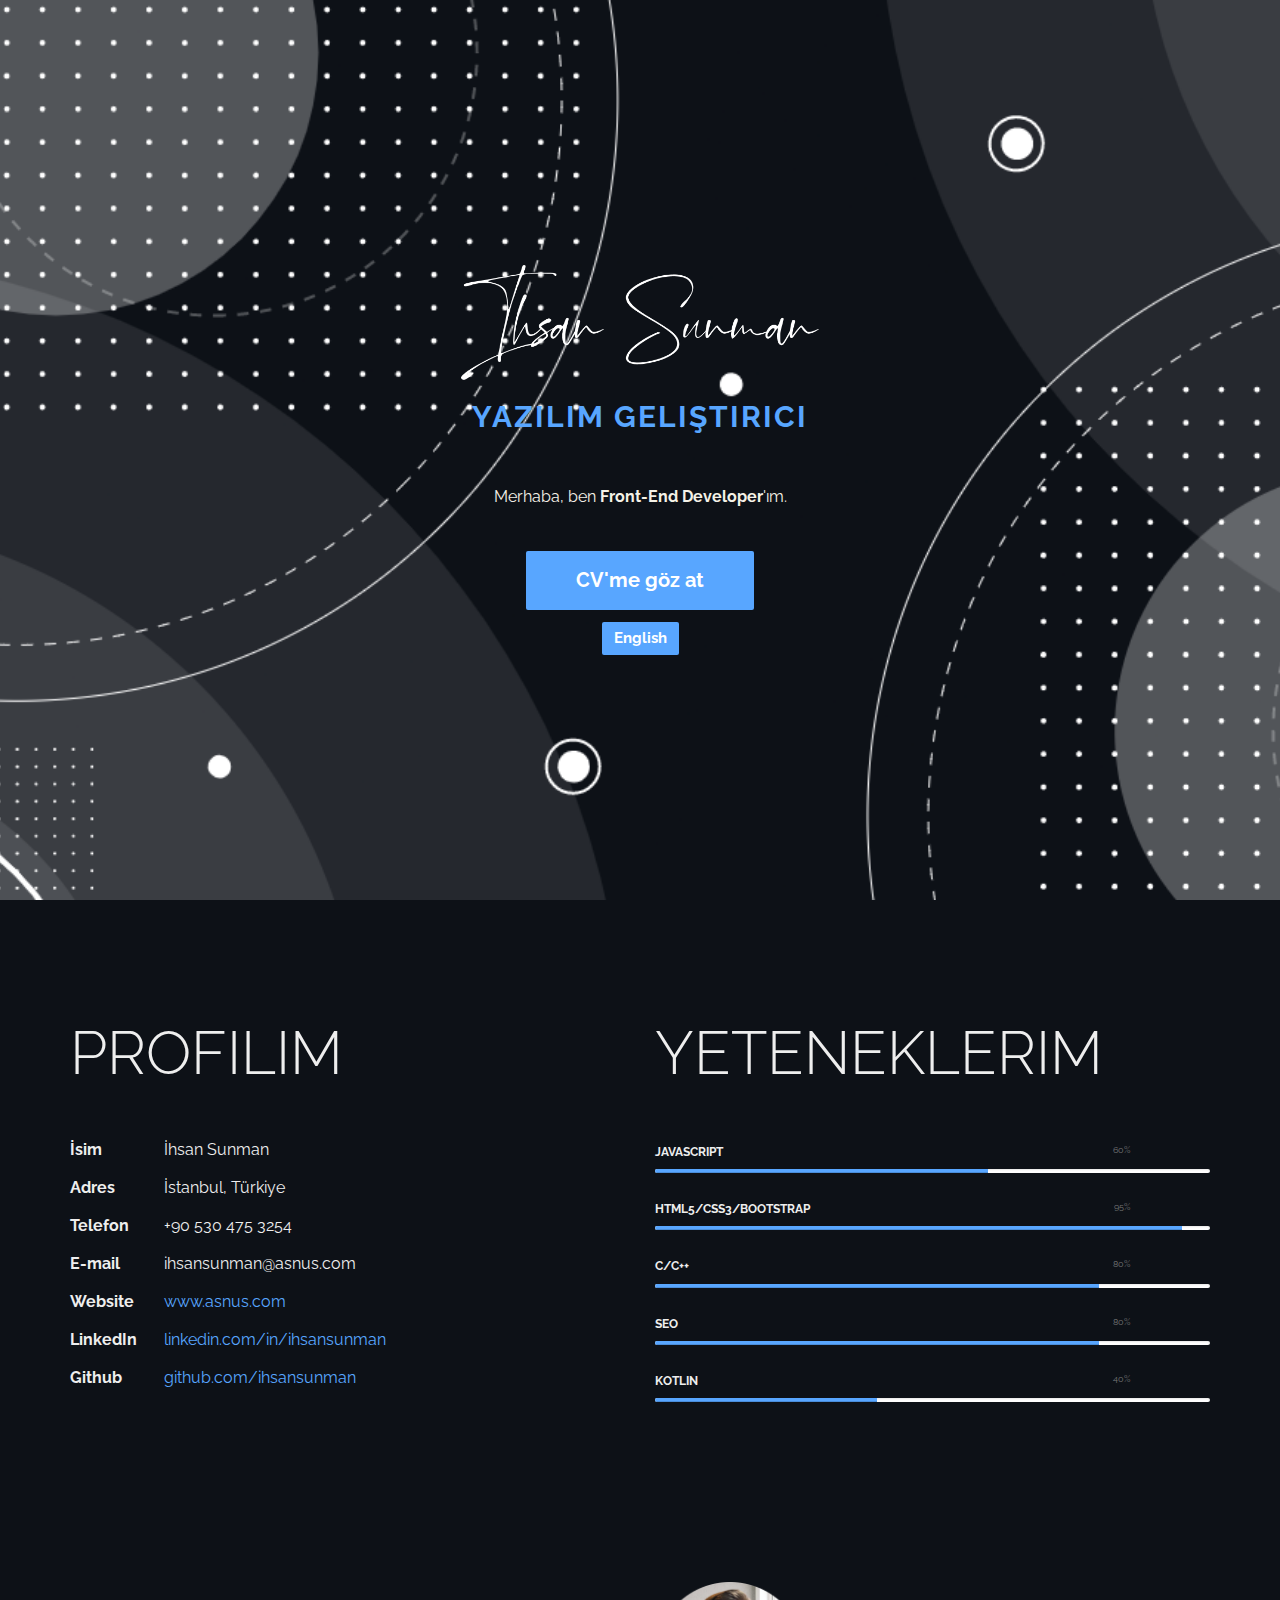
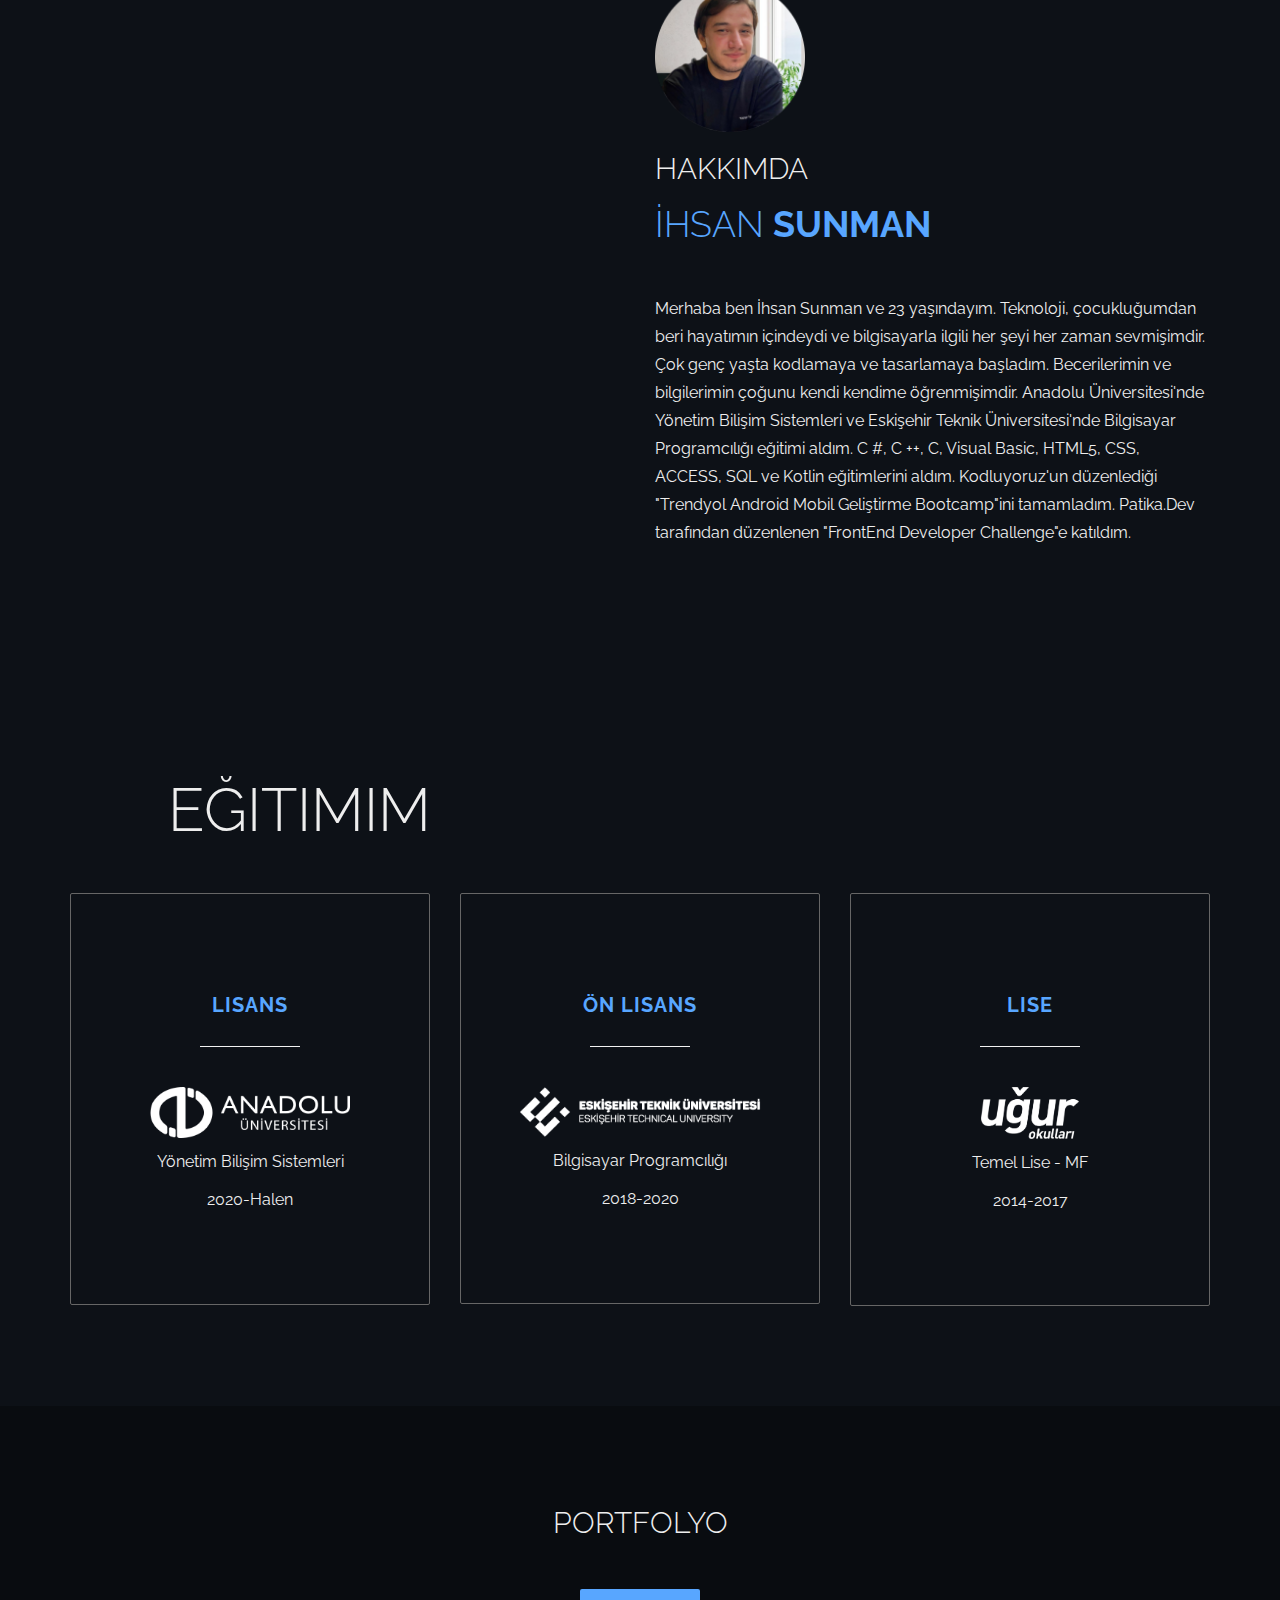
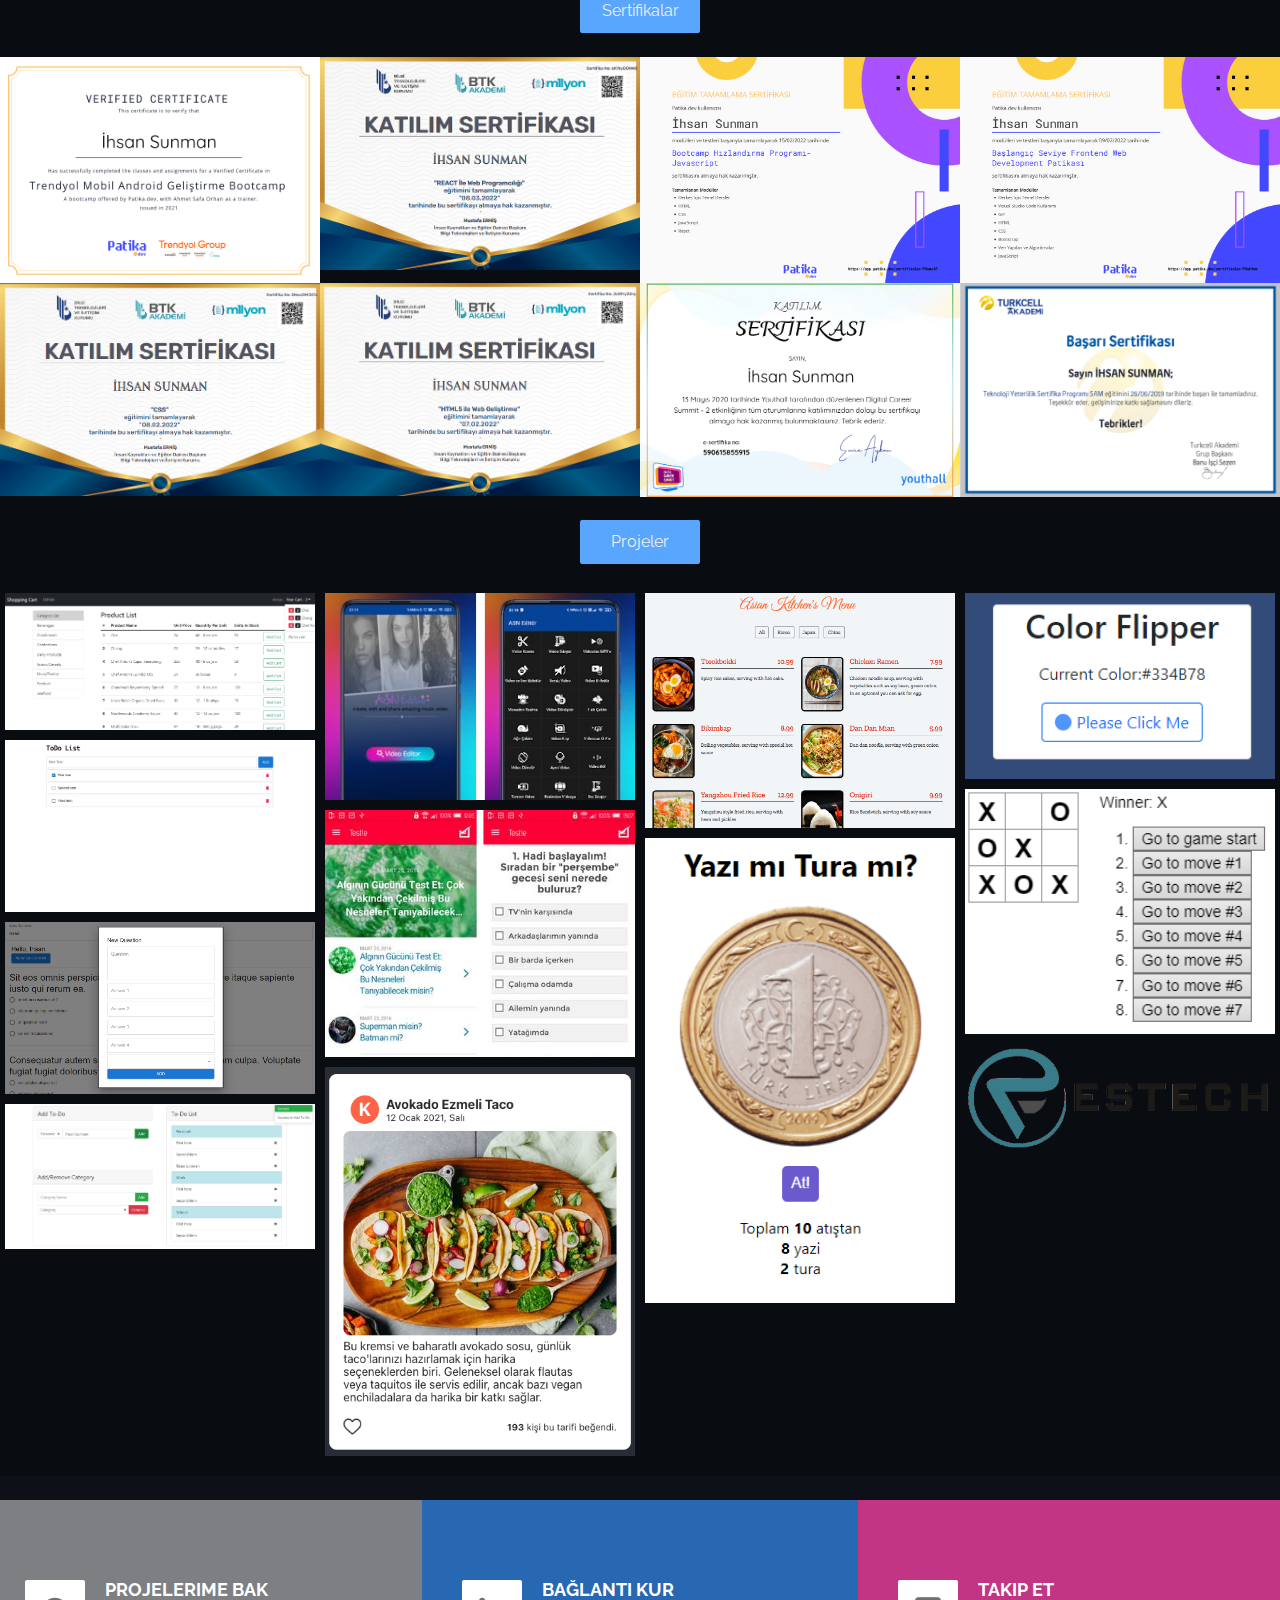
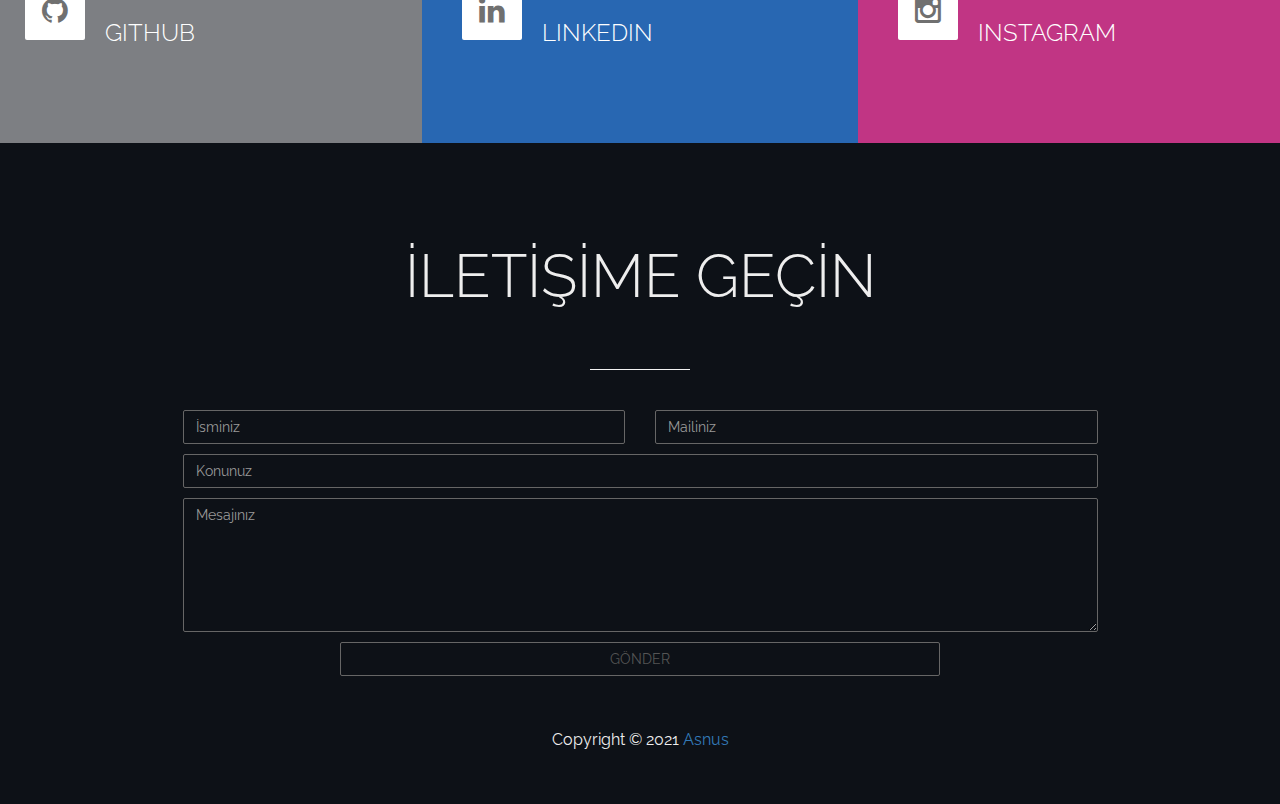
==== index.html @ 39f4a13f "New Certificate" ====
﻿<!DOCTYPE html>
<html lang="en">

<head>
	<meta charset="utf-8">
	<meta http-equiv="X-UA-Compatible" content="IE=Edge">
	<meta name="viewport" content="width=device-width, initial-scale=1">
	<meta name="keywords" content="">
	<meta name="description" content="">
	<!-- SITE TITLE -->
	<title>İhsan Sunman</title>
	<link rel="icon" href="images/favicon.ico">
	<!-- STYLESHEETS -->
	<link rel="stylesheet" href="css/bootstrap.min.css">
	<link rel="stylesheet" href="css/font-awesome.min.css">
	<link rel="stylesheet" href="css/asnustheme-style.css">
	<link href='//fonts.googleapis.com/css?family=Raleway:400,300,600,700' rel='stylesheet' type='text/css'>
</head>

<body data-spy="scroll" data-target="#rock-navigation">
	<!-- START NAVIGATION -->
	<div class="navbar navbar-default bs-dos-nav navbar-fixed-top sticky-navigation" role="navigation">
		<div class="container">

			<div class="navbar-header">
				<button class="navbar-toggle" data-toggle="collapse" data-target="#rock-navigation">
					<span class="icon icon-bar"></span>
					<span class="icon icon-bar"></span>
					<span class="icon icon-bar"></span>
				</button>
				<a href="#" class="navbar-brand"><img src="/images/logow.png" height="90px"></a>
			</div>
			<nav class="collapse navbar-collapse" id="rock-navigation">
				<ul class="nav navbar-nav navbar-right main-navigation text-uppercase">
					<li><a href="#home" class="smoothScroll">Anasayfa</a></li>
					<li><a href="#resume" class="smoothScroll">Profilim</a></li>
					<li><a href="#about" class="smoothScroll">Hakkımda</a></li>
					<li><a href="#school" class="smoothScroll">Eğitimim</a></li>
					<li><a href="#portfolio" class="smoothScroll">Portfolyo</a></li>
					<li><a href="#contact" class="smoothScroll">İletişim</a></li>
					<li><a href="/EN.html" class="smoothScroll">EN/TR</a></li>
				</ul>
			</nav>

		</div>
	</div>
	<!-- END NAVIGATION -->

	<!-- START HOME -->
	<section id="home" class="asnustheme-home">
		<div class="container">
			<div class="row">
				<div class="col-md-2 col-sm-1"></div>
				<div class="col-md-8 col-sm-10">
					<h1 class="tm-home-title"><img src="/images/logow.png" height="115px"></h1>
					<h2 class="tm-home-subtitle">Yazılım Geliştirici</h2>
					<p>Merhaba, ben <strong>Front-End Developer</strong>'ım.</p>
					<a href="/CV.pdf" class="btn btn-default tm-view-more-btn">CV'me göz at</a>
					</br><a href="/EN.html" class="btn btn-default tm-view-en-btn">English</a>
				</div>
				<div class="col-md-2 col-sm-1"></div>
			</div>
		</div>
	</section>
	<!-- END HOME -->

	<!-- START RESUME -->
	<section id="resume" class="tm-padding-top-bottom-100">
		<div class="container">
			<div class="row">
				<div class="col-md-6 col-sm-6">
					<h2 class="title">Profilim</h2>
					<p><span class="tm-info-label">İsim</span> İhsan Sunman</p>
					<p><span class="tm-info-label">Adres</span> İstanbul, Türkiye</p>
					<p><span class="tm-info-label">Telefon</span> +90 530 475 3254</p>
					<p><span class="tm-info-label">E-mail</span> ihsansunman@asnus.com</p>
					<p><span class="tm-info-label">Website</span> <a href="http://asnus.com"
							class="tm-red-text">www.asnus.com</a></p>
					<p><span class="tm-info-label">LinkedIn</span> <a href="http://linkedin.com/in/ihsansunman"
							class="tm-red-text">linkedin.com/in/ihsansunman</a></p>
					<p><span class="tm-info-label">Github</span> <a href="http://github.com/ihsansunman"
							class="tm-red-text">github.com/ihsansunman</a></p>
				</div>
				<div class="col-md-6 col-sm-6">
					<h2 class="title">Yeteneklerim</h2>
					<h4 class="tm-progress-label">JavaScript <small class="progress-percent-small">60%</small></h4>
					<div class="progress tm-progress">
						<div class="progress-bar progress-bar-danger" role="progressbar" aria-valuenow="60"
							aria-valuemin="0" aria-valuemax="100" style="width: 60%;"></div>
					</div>
					<h4 class="tm-progress-label">HTML5/CSS3/Bootstrap <small class="progress-percent-small">95%</small>
					</h4>
					<div class="progress tm-progress">
						<div class="progress-bar progress-bar-danger" role="progressbar" aria-valuenow="95"
							aria-valuemin="0" aria-valuemax="100" style="width: 95%;"></div>
					</div>
					<h4 class="tm-progress-label">C/C++ <small class="progress-percent-small">80%</small></h4>
					<div class="progress tm-progress">
						<div class="progress-bar progress-bar-danger" role="progressbar" aria-valuenow="80"
							aria-valuemin="0" aria-valuemax="100" style="width: 80%;"></div>
					</div>
					<h4 class="tm-progress-label">SEO <small class="progress-percent-small">80%</small></h4>
					<div class="progress tm-progress">
						<div class="progress-bar progress-bar-danger" role="progressbar" aria-valuenow="80"
							aria-valuemin="0" aria-valuemax="100" style="width: 80%;"></div>
					</div>
					<h4 class="tm-progress-label">Kotlin <small class="progress-percent-small">40%</small></h4>
					<div class="progress tm-progress">
						<div class="progress-bar progress-bar-danger" role="progressbar" aria-valuenow="40"
							aria-valuemin="0" aria-valuemax="100" style="width: 40%;"></div>
					</div>
				</div>
			</div>
		</div>
	</section>
	<!-- END RESUME -->

	<!-- START ABOUT -->
	<section id="about" class="tm-about">
		<div class="container">
			<div class="row">
				<div class="col-md-offset-6 col-md-6 col-sm-offset-6 col-sm-7">
					<div class="img-title">
						<img src="images/profile-pic.png" height="150px">
						<div class="title">
							<h2>Hakkımda</h2>
							<h1 class="tm-red-text">İhsan <strong>Sunman</strong></h1>
						</div>
					</div>
					<p>Merhaba ben İhsan Sunman ve 23 yaşındayım. Teknoloji, çocukluğumdan beri hayatımın içindeydi ve
						bilgisayarla ilgili her şeyi her zaman sevmişimdir. Çok genç yaşta kodlamaya ve tasarlamaya
						başladım. Becerilerimin ve bilgilerimin çoğunu kendi kendime öğrenmişimdir. Anadolu
						Üniversitesi'nde Yönetim Bilişim Sistemleri ve Eskişehir Teknik Üniversitesi'nde Bilgisayar
						Programcılığı eğitimi aldım. C #, C ++, C, Visual Basic, HTML5, CSS, ACCESS, SQL ve Kotlin
						eğitimlerini aldım. Kodluyoruz'un düzenlediği "Trendyol Android Mobil Geliştirme Bootcamp"ini
						tamamladım. Patika.Dev tarafından düzenlenen "FrontEnd Developer Challenge"e katıldım.</p>
				</div>
			</div>
		</div>
	</section>
	<!-- END ABOUT -->

	<!-- START School -->
	<section id="school" class="tm-padding-top-bottom-100">
		<div class="container">
			<div class="row">
				<div class="col-md-offset-1 col-md-11">
					<h2 class="title">Eğitimim</strong></h2>
				</div>
				<div class="col-md-4 col-sm-4">
					<div class="work-wrapper">
						<h3 class="text-uppercase tm-work-h3">Lisans</h3>
						<hr>
						<img src="/images/logos/AU.png" alt="Anadolu Üniversitesi" width="200px">
						<p></p>
						<p>Yönetim Bilişim Sistemleri</p>
						<p>2020-Halen</p>
					</div>
				</div>
				<div class="col-md-4 col-sm-4">
					<div class="work-wrapper">
						<h3 class="text-uppercase tm-work-h3">Ön Lisans</h3>
						<hr>
						<img src="/images/logos/ESTU.png" alt="Eskişehir Teknik Üniversitesi" width="250px">
						<p></p>
						<p>Bilgisayar Programcılığı</p>
						<p>2018-2020</p>
					</div>
				</div>
				<div class="col-md-4 col-sm-4">
					<div class="work-wrapper">
						<h3 class="text-uppercase tm-work-h3">Lise</h3>
						<hr>
						<img src="/images/logos/Ugur.png" alt="Uğur Temel Lisesi" width="98px">
						<p></p>
						<p>Temel Lise - MF</p>
						<p>2014-2017</p>
					</div>
				</div>
			</div>
		</div>
	</section>
	<!-- END School -->

	<!-- START PORTFOLIO -->
	<section id="portfolio" class="tm-portfolio">
		<div class="container">
			<div class="row">
				<div class="col-md-12 wow bounce">
					<div class="title">
						<h2 class="tm-portfolio-title">Portfolyo</h2>
					</div>

					<div class="iso-section">
						<p class="sub-port">Sertifikalar</p>
						<div class="iso-box-section">
							<div class="iso-box-wrapper col4-iso-box">
								<div class="sertifika iso-box html col-md-3 col-sm-3 col-xs-12">
									<div class="portfolio-thumb">
										<img src="images/certificate/kodluyoruz1.png" class="fluid-img" alt="portfolio img">
										<div class="portfolio-overlay">
											<a href="https://verified.cv/en/verify/85787244422001">
												<img src="/images/logos/kodluyoruz.png" width="200px"></a>
											<p>Trendyol Mobil Android Geliştirme Bootcamp</p>
										</div>
									</div>
								</div>
								<div class="sertifika iso-box html col-md-3 col-sm-3 col-xs-12">
									<div class="portfolio-thumb">
										<img src="images/certificate/btk3.png" class="fluid-img" alt="portfolio img">
										<div class="portfolio-overlay">
											<a href="images/certificate/REACT.pdf">
												<img src="/images/logos/btk.png" width="150px"></a>
											<p>React ile Web Geliştirme</p>
										</div>
									</div>
								</div>
								<div class="sertifika iso-box html col-md-3 col-sm-3 col-xs-12">
									<div class="portfolio-thumb">
										<img src="images/certificate/patika2.jfif" class="fluid-img" alt="portfolio img">
										<div class="portfolio-overlay">
											<a href="https://app.patika.dev/sertifikalar/P8smc8P">
												<img src="/images/logos/patika.png" width="120px"></a>
											<p>Bootcamp Hızlandırma Programı-Javascript</p>
										</div>
									</div>
								</div>
								<div class="sertifika iso-box html col-md-3 col-sm-3 col-xs-12">
									<div class="portfolio-thumb">
										<img src="images/certificate/patika1.jfif" class="fluid-img" alt="portfolio img">
										<div class="portfolio-overlay">
											<a href="https://app.patika.dev/sertifikalar/P8sH9mb">
												<img src="/images/logos/patika.png" width="120px"></a>
											<p>Başlangıç Seviye Frontend Web Development Patikası</p>
										</div>
									</div>
								</div>
								<div class="sertifika iso-box html col-md-3 col-sm-3 col-xs-12">
									<div class="portfolio-thumb">
										<img src="images/certificate/btk2.png" class="fluid-img" alt="portfolio img">
										<div class="portfolio-overlay">
											<a href="images/certificate/CSS.pdf">
												<img src="/images/logos/btk.png" width="150px"></a>
											<p>BTK Akademi - CSS3</p>
										</div>
									</div>
								</div>
								<div class="sertifika iso-box html col-md-3 col-sm-3 col-xs-12">
									<div class="portfolio-thumb">
										<img src="images/certificate/btk1.png" class="fluid-img" alt="portfolio img">
										<div class="portfolio-overlay">
											<a href="images/certificate/HTML5.pdf">
												<img src="/images/logos/btk.png" width="150px"></a>
											<p>BTK Akademi - HTML5</p>
										</div>
									</div>
								</div>
								<div class="sertifika iso-box html col-md-3 col-sm-3 col-xs-12">
									<div class="portfolio-thumb">
										<img src="images/certificate/youthall.png" class="fluid-img" alt="portfolio img">
										<div class="portfolio-overlay">
											<a href="https://verified.cv/tr/verify/590615855915">
												<img src="/images/logos/youthall.png" width="150px"></a>
											<p>Digital Career Summit - 2</p>
										</div>
									</div>
								</div>
								<div class="sertifika iso-box html col-md-3 col-sm-3 col-xs-12">
									<div class="portfolio-thumb">
										<img src="images/certificate/turkcell2.png" class="fluid-img" alt="portfolio img">
										<div class="portfolio-overlay">
											<a href="/images/certificate/turkcell2.png">
												<img src="/images/logos/TURKCELL.png" width="170px"></a>
											<p>Teknoloji Yeterlilik Sertifikası</p>
										</div>
									</div>
								</div>
							</div>
						</div>
					</div>

					<!-- START ISO SECTION -->
					</br>
					<div class="iso-section">
						<p class="sub-port">Projeler</p>
						<section id="project">
							<div class="portfolio-thumb">
								<img src="images/project/shopping.png" class="fluid-img" alt="portfolio img">
								<div class="portfolio-overlay">
									<h3 class="portfolio-item-title"><a class="portfolio-link"
											href="https://github.com/ihsansunman/Shopping-Cart">Shopping Cart</a></h3>
									<p>React kullanılarak hazırlanmış bir alışveriş sitesidir.</p>
								</div>
							</div>
							<div class="portfolio-thumb">
								<img src="images/project/todoreact.png" class="fluid-img" alt="portfolio img">
								<div class="portfolio-overlay">
									<h3 class="portfolio-item-title"><a class="portfolio-link"
											href="https://github.com/ihsansunman/React-ToDo-List">React-ToDo-List
										</a></h3>
									<p>React ile oluşturulan Yapılacaklar Listesi</p>
								</div>
							</div>
							<div class="portfolio-thumb">
								<img src="images/project/question.png" class="fluid-img" alt="portfolio img">
								<div class="portfolio-overlay">
									<h3 class="portfolio-item-title"><a class="portfolio-link"
											href="https://github.com/ihsansunman/question-example">Question Example</a>
									</h3>
									<p>React ile hazırlanmış Test Sistemi</p>
								</div>
							</div>
							<div class="portfolio-thumb">
								<img src="images/project/todo.png" class="fluid-img" alt="portfolio img">
								<div class="portfolio-overlay">
									<h3 class="portfolio-item-title"><a class="portfolio-link"
											href="https://ihsansunman.github.io/To-Do-App/">To-Do App</a></h3>
									<p>JS kullanılarak hazırlanan basit bir To Do App</p>
								</div>
							</div>
							<div class="portfolio-thumb">
								<img src="images/project/asneditor.png" class="fluid-img" alt="portfolio img">
								<div class="portfolio-overlay">
									<h3 class="portfolio-item-title"><a class="portfolio-link"
											href="https://play.google.com/store/apps/details?id=com.asnus.videoeditor">ASN
											Editor</a></h3>
									<p>Mobil Uygulama (Java, Android)</p>
								</div>
							</div>
							<div class="portfolio-thumb">
								<img src="images/project/testle.png" class="fluid-img" alt="portfolio img">
								<div class="portfolio-overlay">
									<h3 class="portfolio-item-title"><a class="portfolio-link"
											href="https://apkpure.com/tr/testle/com.asnus.testle">TESTLE</a>
									</h3>
									<p>Mobil Uygulama (Java, Android, WordPress)</p>
								</div>
							</div>
							<div class="portfolio-thumb">
								<img src="images/project/recide.png" class="fluid-img" alt="portfolio img">
								<div class="portfolio-overlay">
									<h3 class="portfolio-item-title"><a class="portfolio-link"
											href="https://github.com/ihsansunman/recipe-card">Recipe Card</a>
									</h3>
									<p>React ile Hazırlanan Basit Kart Teması</p>
								</div>
							</div>
							<div class="portfolio-thumb">
								<img src="images/project/asian.png" class="fluid-img" alt="portfolio img">
								<div class="portfolio-overlay">
									<h3 class="portfolio-item-title"><a class="portfolio-link"
											href="https://github.com/ihsansunman/JS_Projects/tree/main/asiankitchen">Asian Kitchen's Menu</a>
									</h3>
									<p>JS Kullanılarak Hazırlanan Asya Mutfağı Menüsü</p>
								</div>
							</div>
							<div class="portfolio-thumb">
								<img src="images/project/yazitura.png" class="fluid-img" alt="portfolio img">
								<div class="portfolio-overlay">
									<h3 class="portfolio-item-title"><a class="portfolio-link"
											href="https://github.com/ihsansunman/yazi-tura">Yazı Tura</a>
									</h3>
									<p>React ile Hazırlanan Yazı Tura Uygulaması</p>
								</div>
							</div>
							<div class="portfolio-thumb">
								<img src="images/project/colorflipper.png" class="fluid-img" alt="portfolio img">
								<div class="portfolio-overlay">
									<h3 class="portfolio-item-title"><a class="portfolio-link"
											href="https://github.com/ihsansunman/JS_Projects/tree/main/color-flipper">Color Flipper</a>
									</h3>
									<p>Bootstrap ve JS ile Basit Renk Değiştirme Uygulaması</p>
								</div>
							</div>
							<div class="portfolio-thumb">
								<img src="images/project/tictactoe.png" class="fluid-img" alt="portfolio img">
								<div class="portfolio-overlay">
									<h3 class="portfolio-item-title"><a class="portfolio-link"
											href="https://github.com/ihsansunman/tic-tac-toe">Tic Tac Toe</a>
									</h3>
									<p>React ile Hazırlanan Tic Tac Toe Oyunu</p>
								</div>
							</div>
							<div class="portfolio-thumb">
								<img src="images/project/estech.png" class="fluid-img" alt="portfolio img">
								<div class="portfolio-overlay">
									<h3 class="portfolio-item-title"><a class="portfolio-link"
											href="https://github.com/porsukmyo-students/Es-tech">ESTECH</a></h3>
									<p>E-Ticaret Web Sitesi</p>
								</div>
							</div>
						  </section>
					</div>
				</div>
			</div>
		</div>
	</section>
	<!-- END PORTFOLIO -->

	<!-- START SOCIAL -->
	<section id="social" class="tm-social">
		<div class="container">
			<div class="row">
				<div class="col-md-4 col-sm-4 wow rotateInUpLeft" data-wow-delay="0.3s">
					<div class="media github">
						<a href="https://github.com/ihsansunman">
							<div class="media-object pull-left">
								<i class="fa fa-github"></i>
							</div>
							<div class="media-body">
								<h4 class="media-heading tm-social-title">Projelerime bak</h4>
								<h3>Github</h3>
							</div>
						</a>
					</div>
				</div>
				<div class="col-md-4 col-sm-4 wow rotateInUpLeft" data-wow-delay="0.6s">
					<div class="media linkedin">
						<a href="https://www.linkedin.com/in/ihsansunman/">
							<div class="media-object pull-left">
								<i class="fa fa-linkedin"></i>
							</div>
							<div class="media-body">
								<h4 class="media-heading tm-social-title">Bağlantı Kur</h4>
								<h3>LinkedIn</h3>
							</div>
						</a>
					</div>
				</div>
				<div class="col-md-4 col-sm-4 wow rotateInUpLeft" data-wow-delay="0.9s">
					<div class="media instagram">
						<a href="https://www.instagram.com/ihsansunman/">
							<div class="media-object pull-left">
								<i class="fa fa-instagram"></i>
							</div>
							<div class="media-body">
								<h4 class="media-heading tm-social-title">Takip Et</h4>
								<h3>instagram</h3>
							</div>
						</a>
					</div>
				</div>
			</div>
		</div>
	</section>
	<!-- END SOCIAL -->

	<!-- START CONTACT -->
	<section id="contact" class="tm-contact">
		<div class="container">
			<div class="row">
				<div class="col-md-12">
					<h2 class="title">İLETİŞİME GEÇİN</h2>
					<hr>
				</div>
				<div class="col-md-1 col-sm-1"></div>
				<div class="col-md-10 col-sm-10">
					<form action="https://formspree.io/f/moqrwpae" method="post">
						<div class="col-md-6 col-sm-6">
							<input class="form-control" name="name" type="text" placeholder="İsminiz">
						</div>
						<div class="col-md-6 col-sm-6">
							<input class="form-control" name="email" type="email" placeholder="Mailiniz">
						</div>
						<div class="col-md-12 col-sm-12">
							<input class="form-control" name="subject" type="text" placeholder="Konunuz">
							<textarea class="form-control" name="message" placeholder="Mesajınız" rows="6"></textarea>
						</div>
						<div class="col-md-offset-2 col-md-8 col-sm-offset-2 col-sm-8">
							<input class="form-control" type="submit" value="GÖNDER">
						</div>
					</form>
				</div>
				<div class="col-md-1 col-sm-1"></div>
				<div class="col-md-12 col-sm-12">
					<p>Copyright &copy; 2021
						<a rel="nofollow noopener" href="https://asnus.com"> Asnus</a>
					</p>
				</div>
			</div>
		</div>
	</section>
	<!-- END CONTACT -->
	<script src="js/jquery.js"></script>
	<script src="js/bootstrap.min.js"></script>
	<script src="js/smoothscroll.js"></script>
	<script src="js/jquery.nav.js"></script>
	<script src="js/isotope.js"></script>
	<script src="js/imagesloaded.min.js"></script>
	<script src="js/custom.js"></script>
</body>

</html>
---- css/asnustheme-style.css ----
body {
  background: #0d1117;
  font-family: 'Raleway', sans-serif;
  font-size: 16px;
  color: #EEEEEE;
  position: relative;
}
html, body {
  width: 100%;
  overflow-x: hidden;
}
h1,h2,h3 { font-weight: 300; }
p { line-height: 28px; }
hr {
  border-color: #f2f2f2;
  width: 100px;
  margin-bottom: 40px;
}
.title {
  color: #EEEEEE;
  font-size: 60px;
  padding-bottom: 40px;
  text-transform: uppercase;
}



/* START NAVIGATION */
.sticky-navigation { opacity: 0; }
.navbar-default {
  background: #161b22;
  border: none;
  -webkit-box-shadow: 0 2px 8px 0 rgba(124, 124, 124, 0.08);
          box-shadow: 0 2px 8px 0 rgba(124, 124, 124, 0.08);
  margin: 0;
  padding: 0;
}
.navbar-default .navbar-brand {
  color: #F5F2E7;
  font-weight: bold;
  font-size: 30px;
  padding: 10px 0 0 12px;
}
.navbar-default .navbar-nav li a {
  color: #F5F2E7;
  font-size: 13px;
  font-weight: bold;
  line-height: 45px;
  letter-spacing: 1px;
}
.navbar-default .navbar-nav li a:hover { color: #58a6ff; }
.navbar-default .navbar-nav > li > a:hover,
.navbar-default .navbar-nav > li > a:focus {
  color: #58a6ff;
  background-color: transparent;
}
.navbar-default .navbar-nav > .active > a,
.navbar-default .navbar-nav > .active > a:hover,
.navbar-default .navbar-nav > .active > a:focus {
  color: #58a6ff;
  background-color: transparent;
}
.navbar-default .navbar-toggle {
  border: none;
  padding-top: 10px;
}
.navbar-default .navbar-toggle .icon-bar {
  background: #58a6ff;
  border-color: transparent;
}
.navbar-default .navbar-toggle:hover,
.navbar-default .navbar-toggle:focus { background-color: transparent }
/* END NAVIGATION */

/* START HOME */
.asnustheme-home {
  background: url('../images/home-bg.jpg');
  background-size: cover;
  background-attachment: fixed;
  background-position: center center;
  color: #F5F2E7;
  display: -webkit-box;
  display: -webkit-flex;
  display: -ms-flexbox;
  display: flex;
  -webkit-box-align: center;
  -webkit-align-items: center;
      -ms-flex-align: center;
          align-items: center;
  text-align: center;  
  height: 100vh;
}
.tm-home-title,
 .tm-home-subtitle {
  text-transform: uppercase;
 }
.tm-home-title { font-size: 60px; }
.tm-home-subtitle {
  color: #58a6ff;
  font-weight: bold;
  padding-bottom: 40px;
  letter-spacing: 2px;
}
.tm-view-more-btn {
  background: #58a6ff;
  color: #ffffff;
  border: none;
  border-radius: 2px;
  font-size: 20px;
  font-weight: 700;
  margin-top: 30px;
  padding: 15px 50px;
  -webkit-transition: all 0.6s ease-in;
          transition: all 0.6s ease-in;
}
.tm-view-more-btn:hover {
  background: #ffffff;
  color: #58a6ff;
}

.tm-view-en-btn {
  background: #58a6ff;
  color: #ffffff;
  border: none;
  border-radius: 2px;
  font-size: 15px;
  font-weight: 700;
  margin-top: 12px;
  -webkit-transition: all 0.6s ease-in;
          transition: all 0.6s ease-in;
}
.tm-view-en-btn:hover {
  background: #ffffff;
  color: #58a6ff;
}

/* END HOME */

/* START WORK */
.tm-padding-top-bottom-100 {
  padding-top: 100px;
  padding-bottom: 100px;
}
.tm-work-h3 {
  color: #58a6ff;
  font-size: 20px;
  font-weight: bold;
  letter-spacing: 1px;
  padding-bottom: 10px;
}
.work-wrapper {
  border: 1px solid #666;
  border-radius: 2px;
  text-align: center;
  padding: 80px 40px 80px 40px;
  -webkit-transition: all 0.6s ease-in;
          transition: all 0.6s ease-in;
}
.work-wrapper:hover { border-color: #58a6ff; }
.work-wrapper .fa {
  color: #888888;
  font-size: 60px;
  padding-bottom: 40px;
}
/* END WORK */

/* START PORTFOLIO */
.tm-portfolio {
  background: #090c10;
  padding-top: 80px;
  margin-bottom: 24px;
}
.tm-portfolio .container {
  width: 100%;
  padding: 0;
  margin: 0;
}
.tm-portfolio .col-md-3,
 .tm-portfolio .col-sm-3 {
  padding: 0;
  margin: 0;
}

.sub-port{
  background-color: #58a6ff;
  padding: 8px 17px;
  text-align: center;
  width: 120px;
  border-radius: 2px;
  margin: auto;
  margin-bottom: 24px;
}

.tm-portfolio-title {
  text-align: center;
  text-transform: uppercase;
}

.portfolio-item-title,
.portfolio-link{
  font-weight: bold;
  margin-top: 10px;
  color: #fff;
  text-transform: uppercase;
}
.portfolio-thumb {
  overflow: hidden;
  margin: 0;
  position: relative;
}
.portfolio-overlay{
  display: -webkit-box;
  display: -webkit-flex;
  display: -ms-flexbox;
  display: flex;
  -webkit-box-orient: vertical;
  -webkit-box-direction: normal;
  -webkit-flex-direction: column;
      -ms-flex-direction: column;
          flex-direction: column;
  -webkit-box-pack: center;
  -webkit-justify-content: center;
      -ms-flex-pack: center;
          justify-content: center;
  background: #161b22;
  color: #fff;
  top: 0;
  right: 0;
  left: 0;
  bottom: 0;
  width: 100%;
  height: 100%;  
  padding: 0 40px;
  text-align: center;
  position: absolute;
  opacity: 0;
  transition: all 0.4s ease-in-out;
  -webkit-transition: all 0.4s ease-in-out;
  -moz-transition: all 0.4s ease-in-out;
  -ms-transition: all 0.4s ease-in-out;
}
.portfolio-thumb:hover .portfolio-overlay {
  opacity: 0.8;  
  -webkit-transform: scale(1.0);
  -ms-transform: scale(1.0);
  transform: scale(1.0);
}
.portfolio-overlay .fa {
  border: 1px solid #666;
  border-radius: 0;
  color: #666;
  width: 40px;
  height: 40px;
  line-height: 40px;
  text-align: center;
  text-decoration: none;
  margin-right: 6px;
  margin-bottom: 10px;
}

#project {
  /* Prevent vertical gaps */
  line-height: 0;
  text-align: center;
  position: relative;
  -webkit-column-count: 4;
  -webkit-column-gap:   0px;
  -moz-column-count:    4;
  -moz-column-gap:      0px;
  column-count:         4;
  column-gap:           0px;  
  padding-bottom: 15px;
}

#project img {
  /* Just in case there are inline attributes */
  width: 100% !important;
  height: auto !important;
  padding: 5px 5px 5px 5px;
}

@media (max-width: 1000px) {
  #project {
  -moz-column-count:    3;
  -webkit-column-count: 3;
  column-count:         3;
  }
}
@media (max-width: 800px) {
  #project {
  -moz-column-count:    2;
  -webkit-column-count: 2;
  column-count:         2;
  }
}
@media (max-width: 600px) {
  #project {
  -moz-column-count:    1;
  -webkit-column-count: 1;
  column-count:         1;
  }
}

/* FILTER CSS */
.filter-wrapper {
  width: 100%;
  margin: 0 0 24px 0;
  overflow: hidden;
  text-align: center;
}
.filter-wrapper li {
  display: inline-block;
  margin: 4px;
}
.filter-wrapper li a {
  color: #999999;
  padding: 8px 17px;
  display: block;
  text-decoration: none;
  transition: all 0.4s ease-in-out;
  -webkit-transition: all 0.4s ease-in-out;
  -moz-transition: all 0.4s ease-in-out;
  -ms-transition: all 0.4s ease-in-out;
}
.filter-wrapper li a:focus,
 .filter-wrapper li a:hover,
 .filter-wrapper li a.selected {
  background: #58a6ff;
  border-color: transparent;
  color: #ffffff;
}

/* ISOTOPE BOX CSS */
.iso-box-section { width: 100%; }
.iso-box-wrapper {
  width: 100%;
  padding: 0;
  clear: both;
  position: relative;
}
.iso-box {
  position: relative;
  min-height: 50px;
  float: left;
  overflow: hidden;
  margin-bottom: 20px;
}
.iso-box > a {
  display: block;
  width: 100%;
  height: 100%;
  overflow: hidden;
}
.iso-box > a {
  display: block;
  width: 100%;
  height: 100%;
  overflow: hidden;
}
.fluid-img {
  width: 100%;
  display: block;
  height: auto;
}
/* END PORTFOLIO */

/* START RESUME */
.tm-red-text { color: #58a6ff; }
.tm-info-label {
  font-weight: bold;
  display: inline-block;
  width: 90px;
}
.tm-progress {
  background: #fff;
  border-radius: 2px;
  height: 4px;
}
.progress-bar-danger { background: #58a6ff; }
.tm-progress-label {
  font-size: 12px;
  font-weight: bold;
  padding-top: 10px;
  text-transform: uppercase;
}
.progress-percent-small {
  display: block;
  float: right;
  padding-right: 80px;
}
/* END RESUME */

/* START ABOUT */
.tm-about {
  background: url('../images/about-bg.jpg');
  background-size: cover;
  background-attachment: fixed;
  background-position: center center;
  padding-top: 60px;
  padding-bottom: 100px;
}
/* END ABOUT */

/* START SOCIAL */
.tm-social {
  text-transform: uppercase;
}
.tm-social .container {
  width: 100%;
  padding: 0;
  margin: 0;
}
.tm-social .col-md-4 {
  padding: 0;
  margin: 0;
}
.github:hover,
.linkedin:hover,
.instagram:hover {
  background: #202020;
}
.github { background: #7d7f83; }
.linkedin { background: #2867B2; }
.instagram { background: #C13584; }
.media {
  padding: 80px 40px 80px 40px;
  -webkit-transition: all 0.6s ease-in;
          transition: all 0.6s ease-in;
}
.tm-social a {
  color: #ffffff;
  display: inline-block;
  text-decoration: none;
}
.tm-social .media .fa {
  background: #ffffff;
  border-radius: 2px;
  color: #707070;
  font-size: 30px;
  width: 60px;
  height: 60px;
  line-height: 60px;
  text-align: center;
  margin-right: 20px;
}
.tm-social-title {
  font-family: 'Raleway', sans-serif;
  font-weight: bold;
}
/* END SOCIAL */

/* START CONTACT */
.tm-contact {
  text-align: center;
  padding-top: 80px;
  padding-bottom: 40px;
}
.form-control {
  background: transparent;
  border: 1px solid #666;
  border-radius: 2px;
  -webkit-box-shadow: none;
          box-shadow: none;
  margin-bottom: 10px;
  -webkit-transition: all 0.6s ease-in;
          transition: all 0.6s ease-in;
}
.form-control:focus,
 .form-control:hover {
  background: #202020;
  color: #ffffff;
}
input { height: 50px; }
.tm-contact p { padding-top: 40px; }
/* END CONTACT */

@media screen and (max-device-width: 1024px){
  .asnustheme-home {
    background-attachment: scroll;
  }
}

/* START MEDIA 980 */
@media screen and (max-width:980px){
  .portfolio-overlay  { padding-top: 10px; }
}
/* END MEDIA 980 */

@media screen and (max-width: 767px) {
  .tm-home-title { font-size: 40px; }
}

/* START MEDIA 360 */
@media screen and (max-width:360px){
  .navbar-default .navbar-brand {  padding-top: 2px; }
}
/* END MEDIA 360 */

@media screen and (max-width:1000px){
.navbar-brand img {
    height: 50px;
   }
}
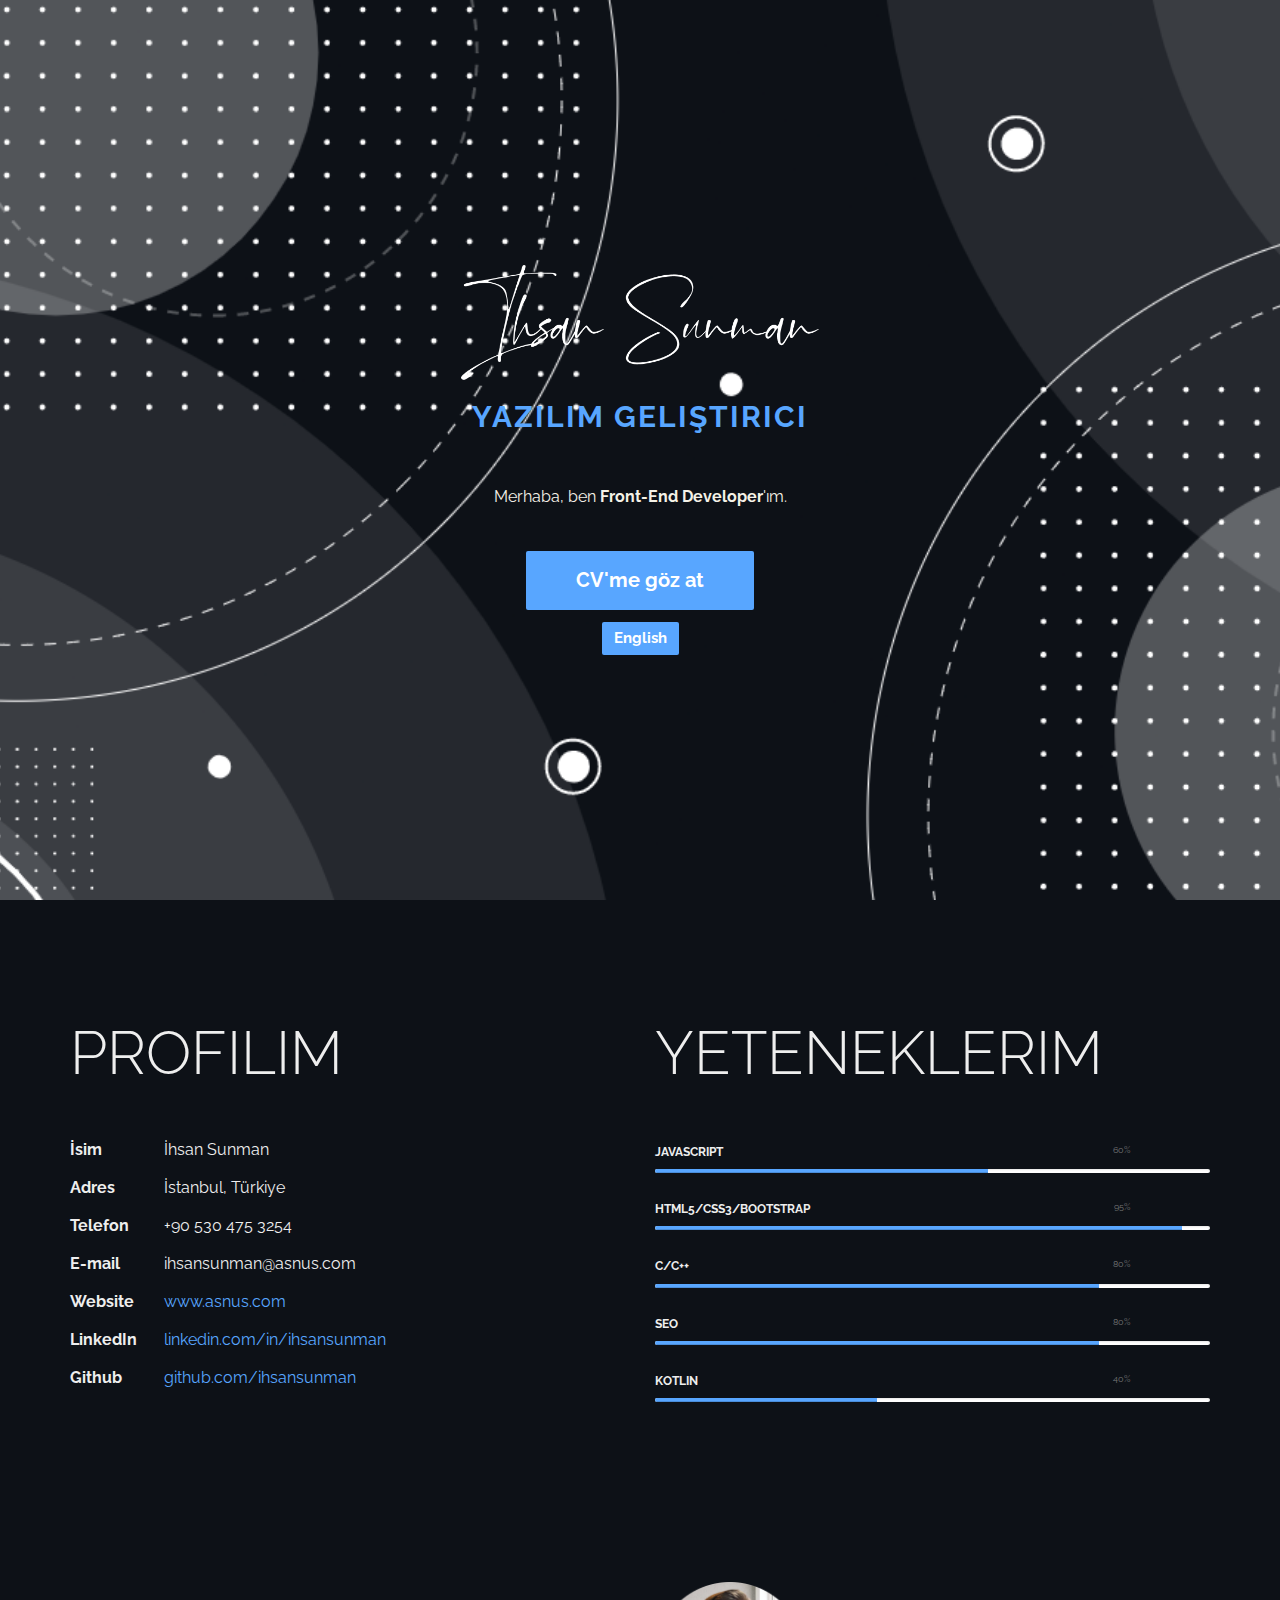
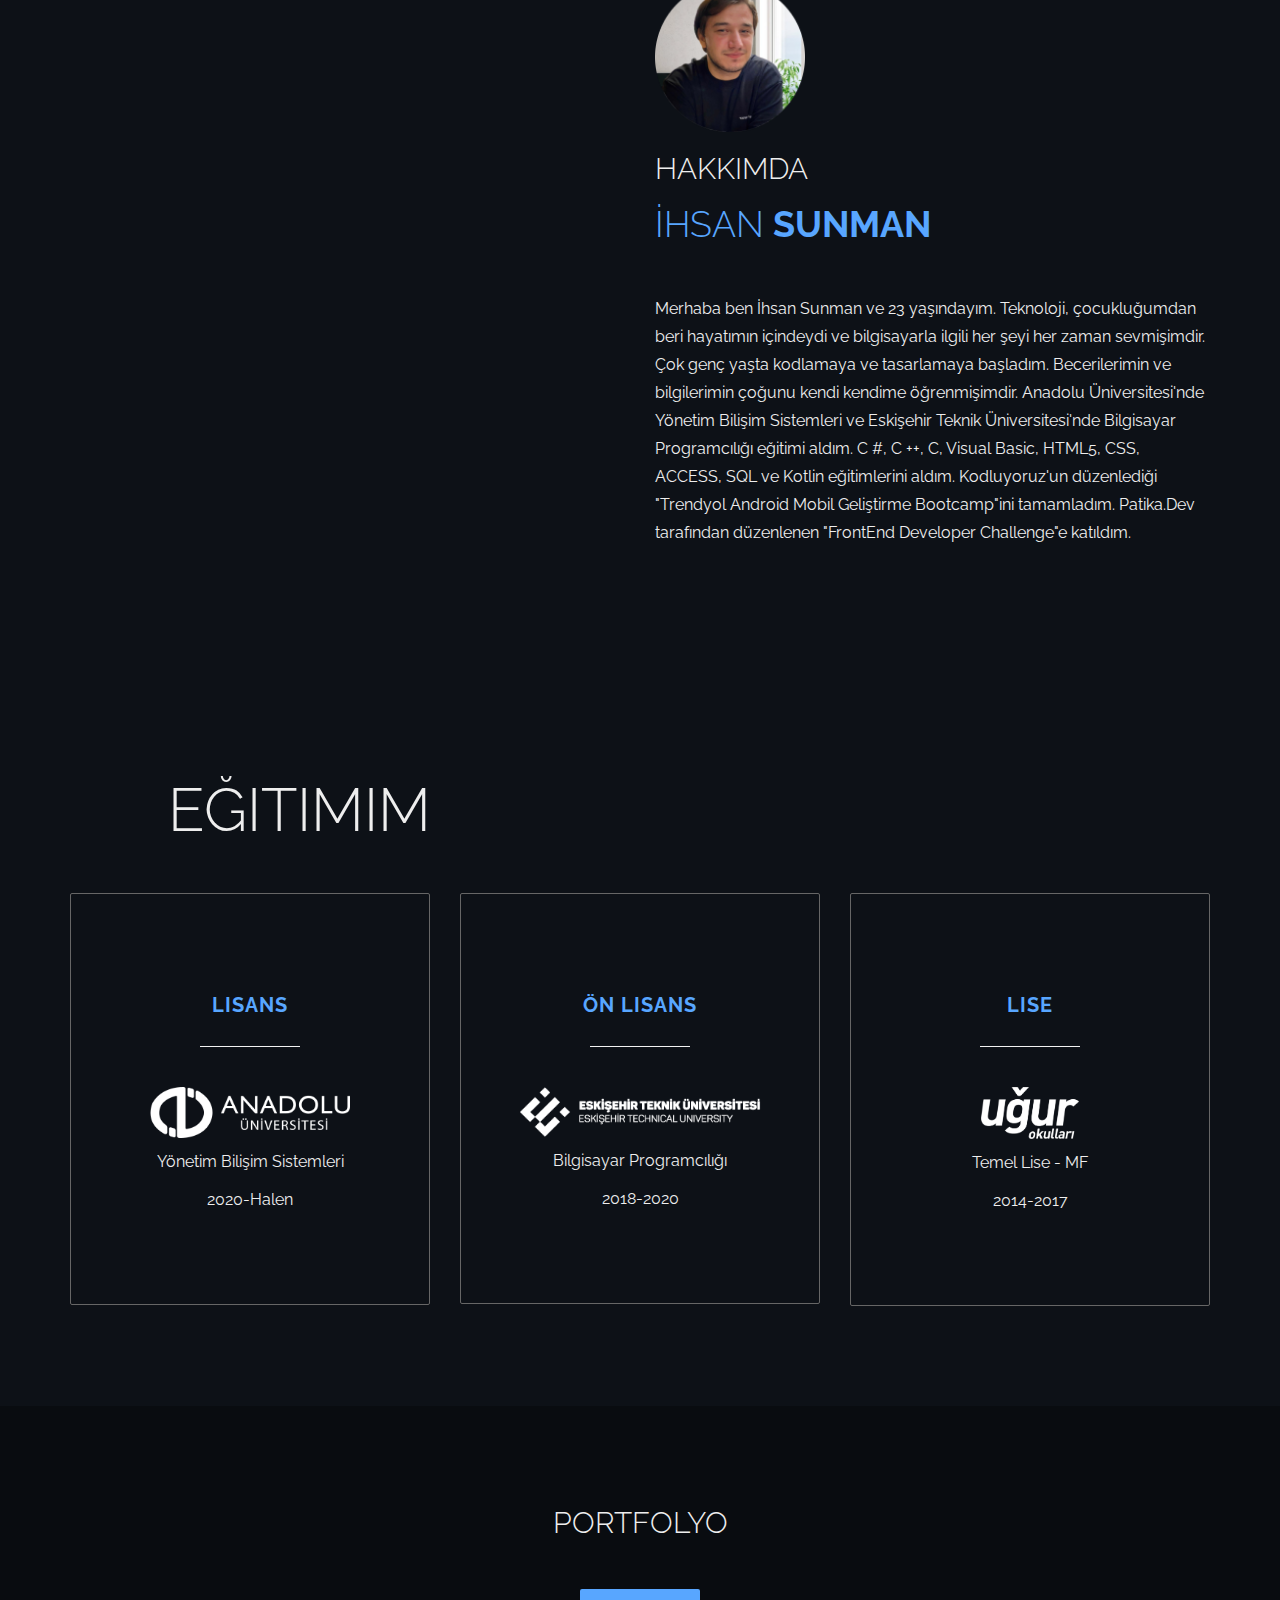
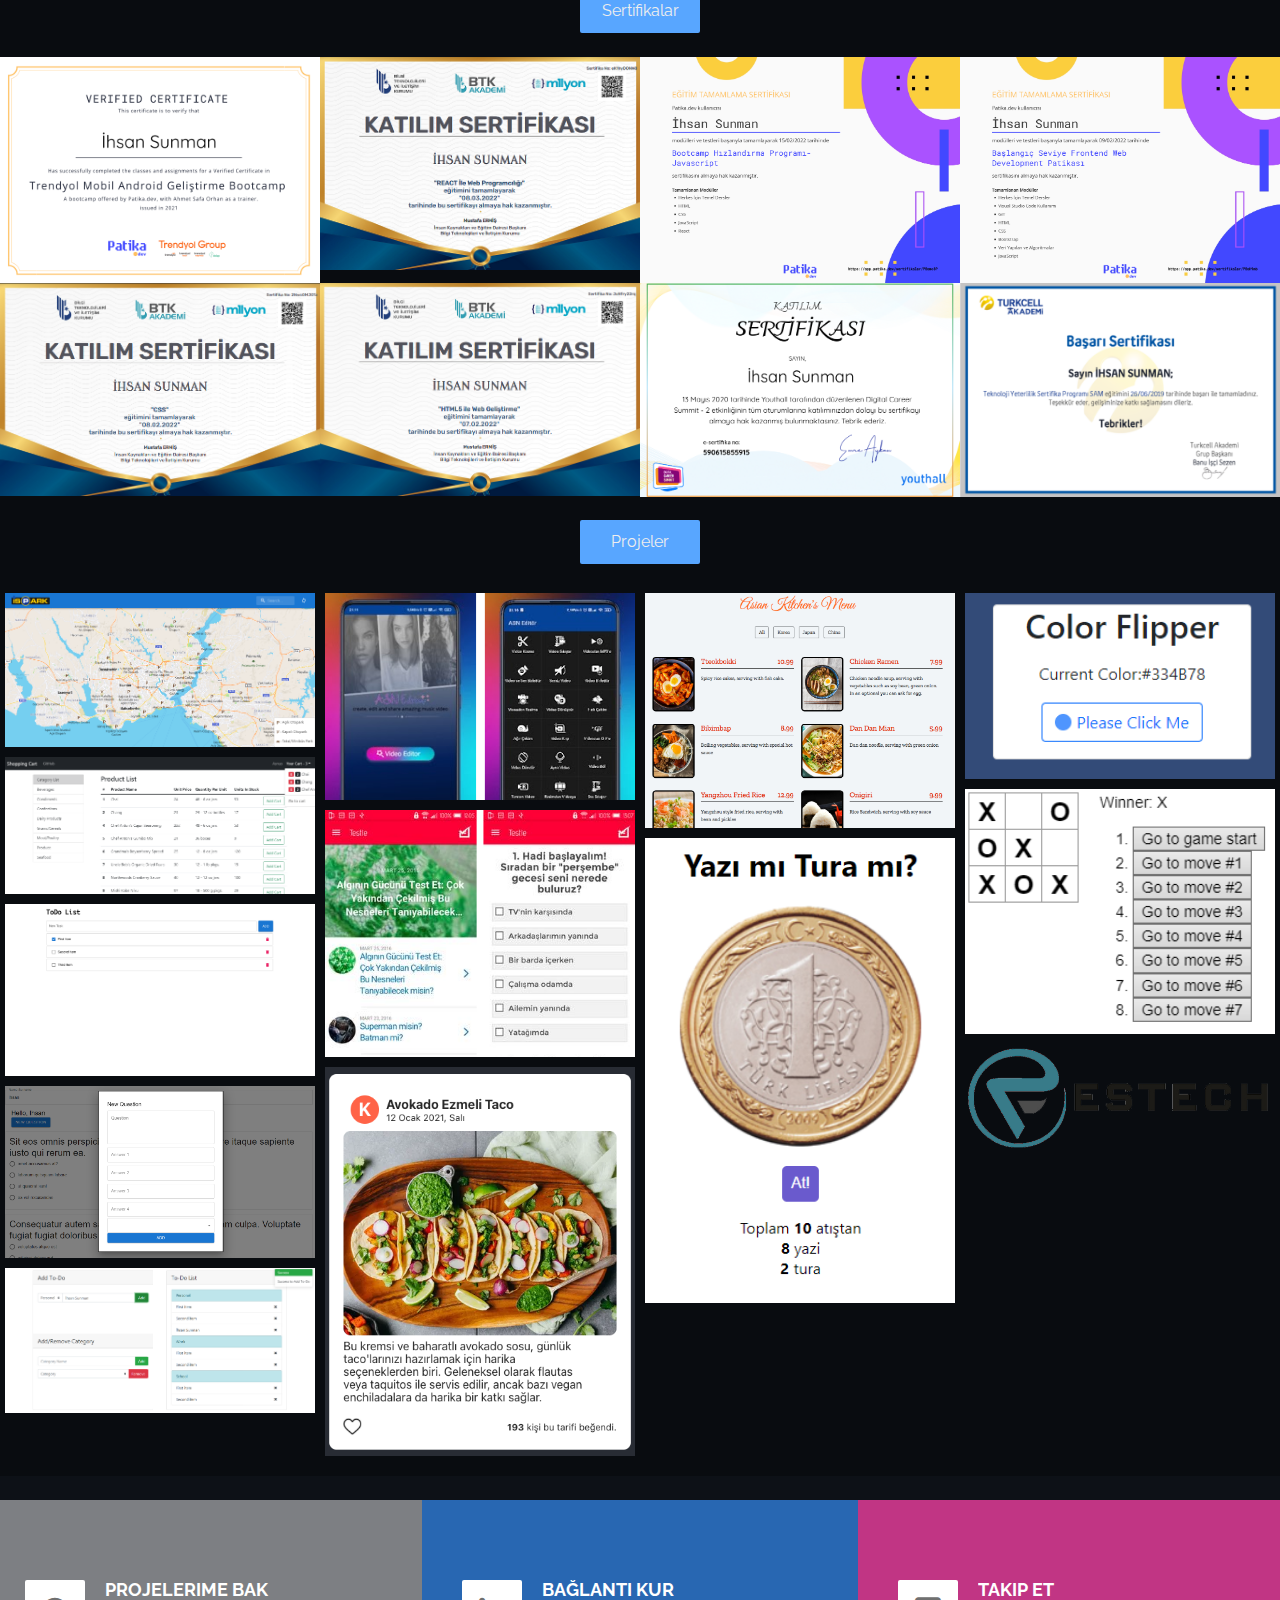
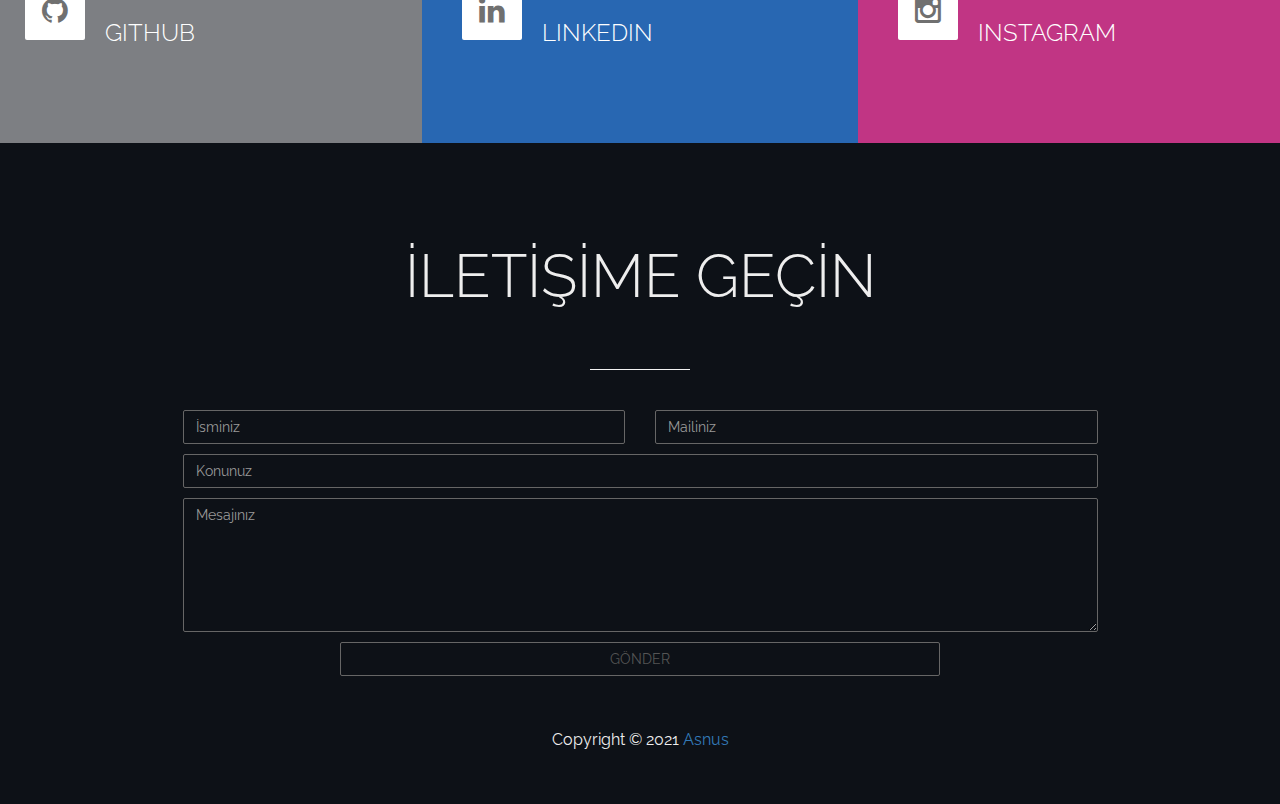
==== commit 0dba5219: "New Project" ====
--- a/index.html
+++ b/index.html
@@ -284,6 +284,14 @@
 					<div class="iso-section">
 						<p class="sub-port">Projeler</p>
 						<section id="project">
+							<div class="portfolio-thumb">
+								<img src="images/project/ispark.png" class="fluid-img" alt="portfolio img">
+								<div class="portfolio-overlay">
+									<h3 class="portfolio-item-title"><a class="portfolio-link"
+											href="https://github.com/ihsansunman/ispark-map">ISPARK MAP</a></h3>
+									<p>React ve Mapbox ile hazırlanan, Ispark lokasyonlarını gösteren uygulama.</p>
+								</div>
+							</div>
 							<div class="portfolio-thumb">
 								<img src="images/project/shopping.png" class="fluid-img" alt="portfolio img">
 								<div class="portfolio-overlay">
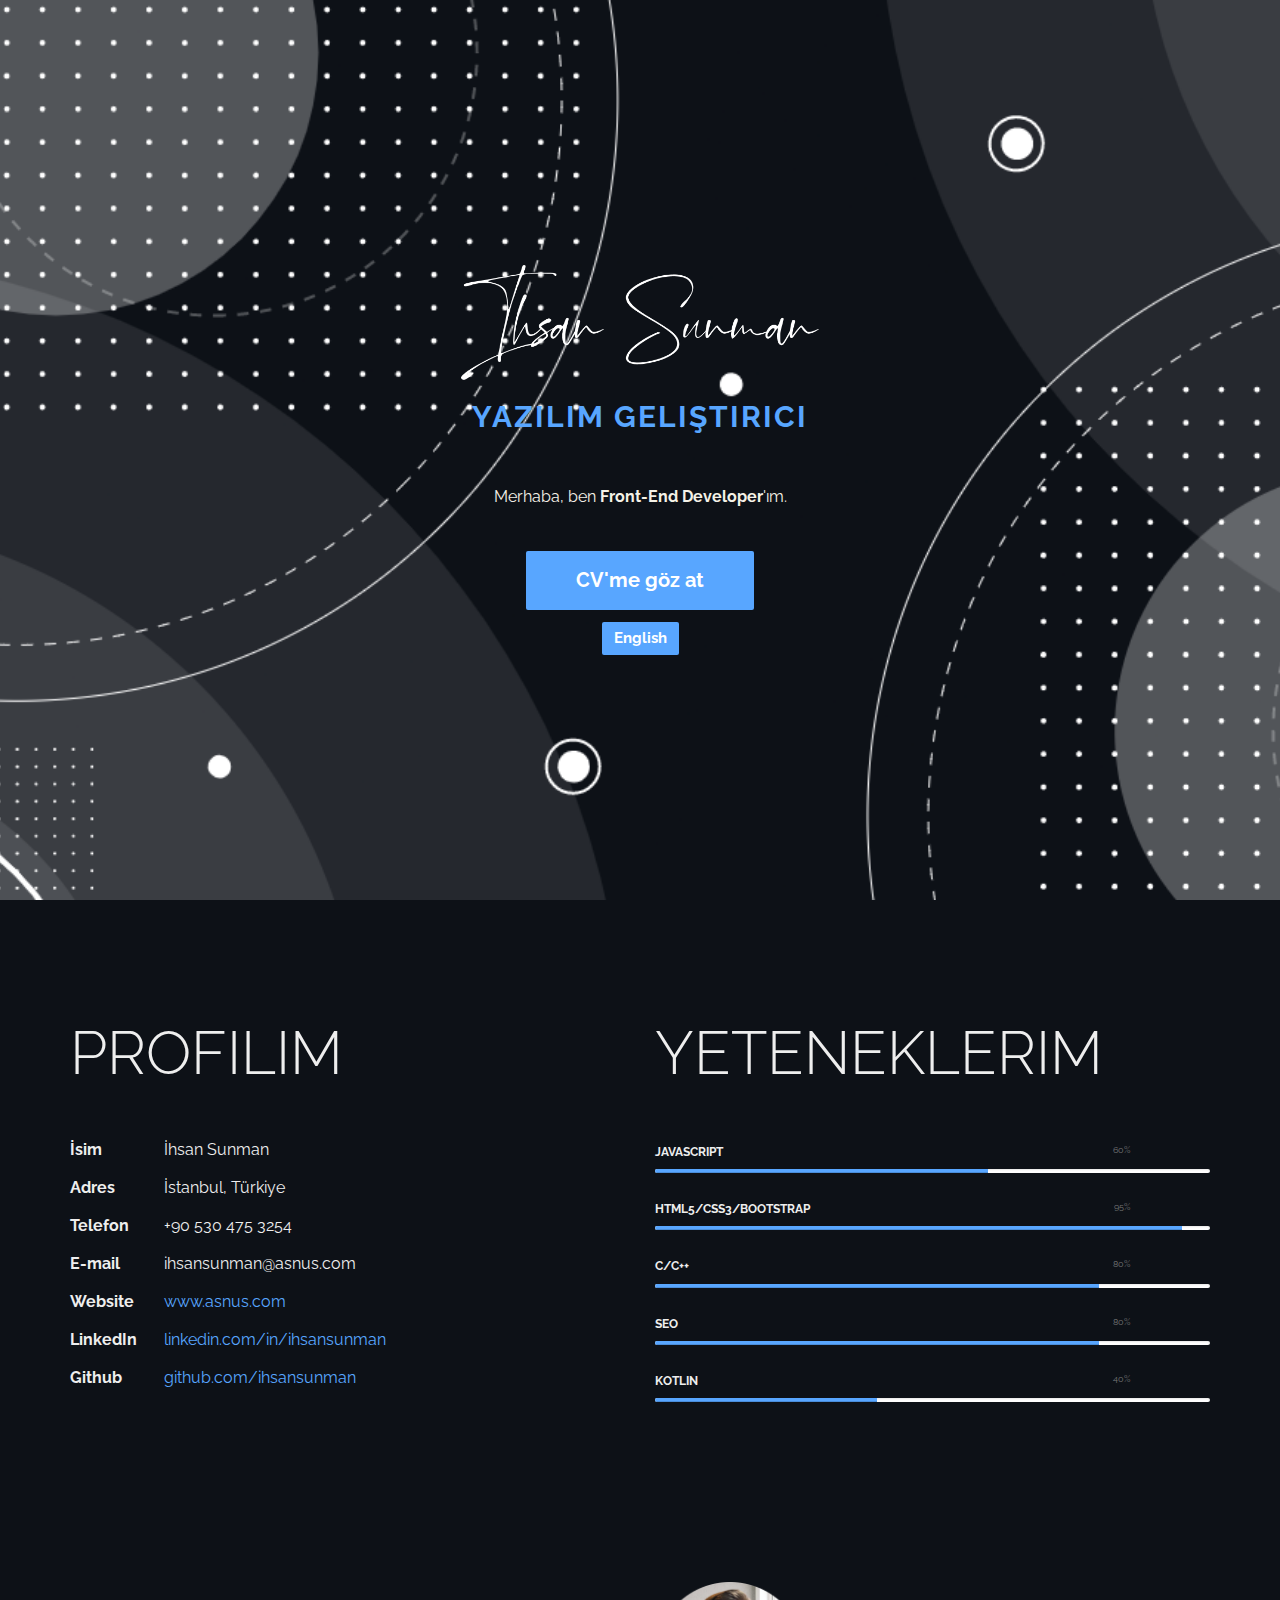
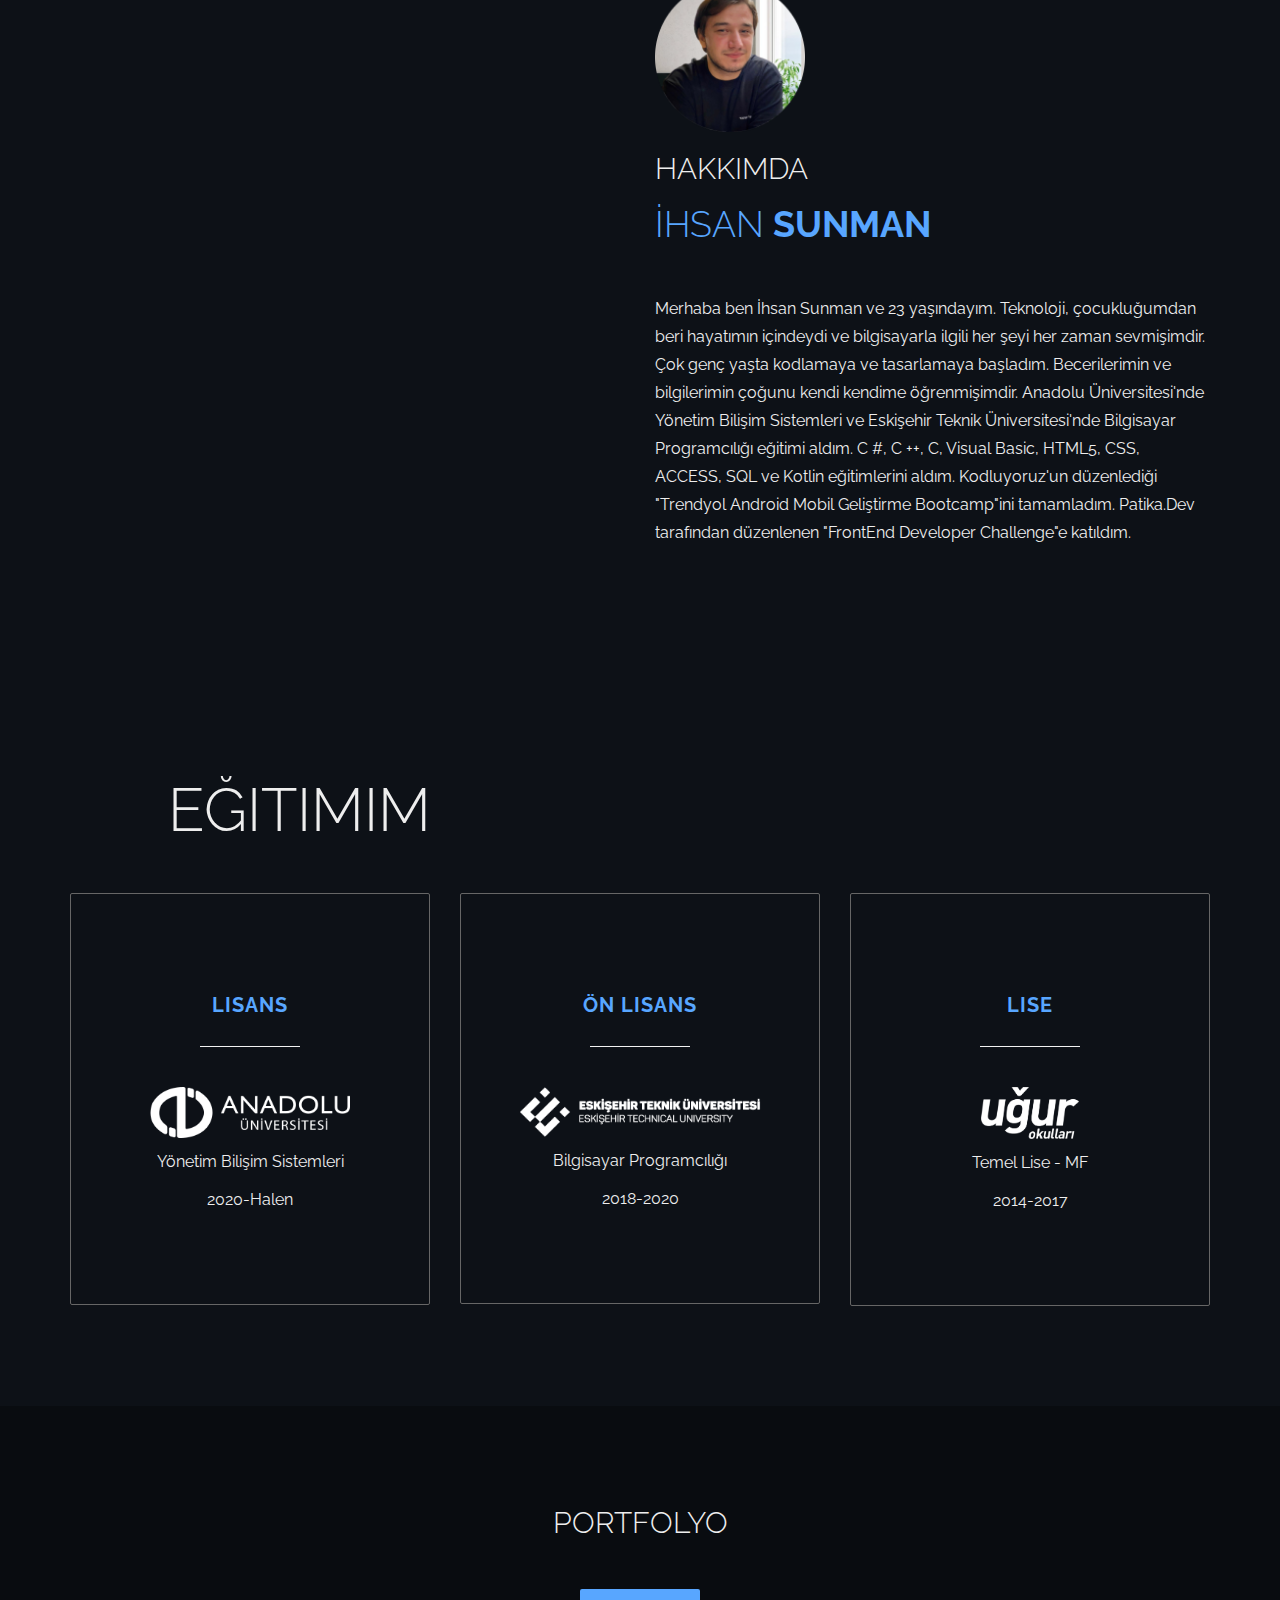
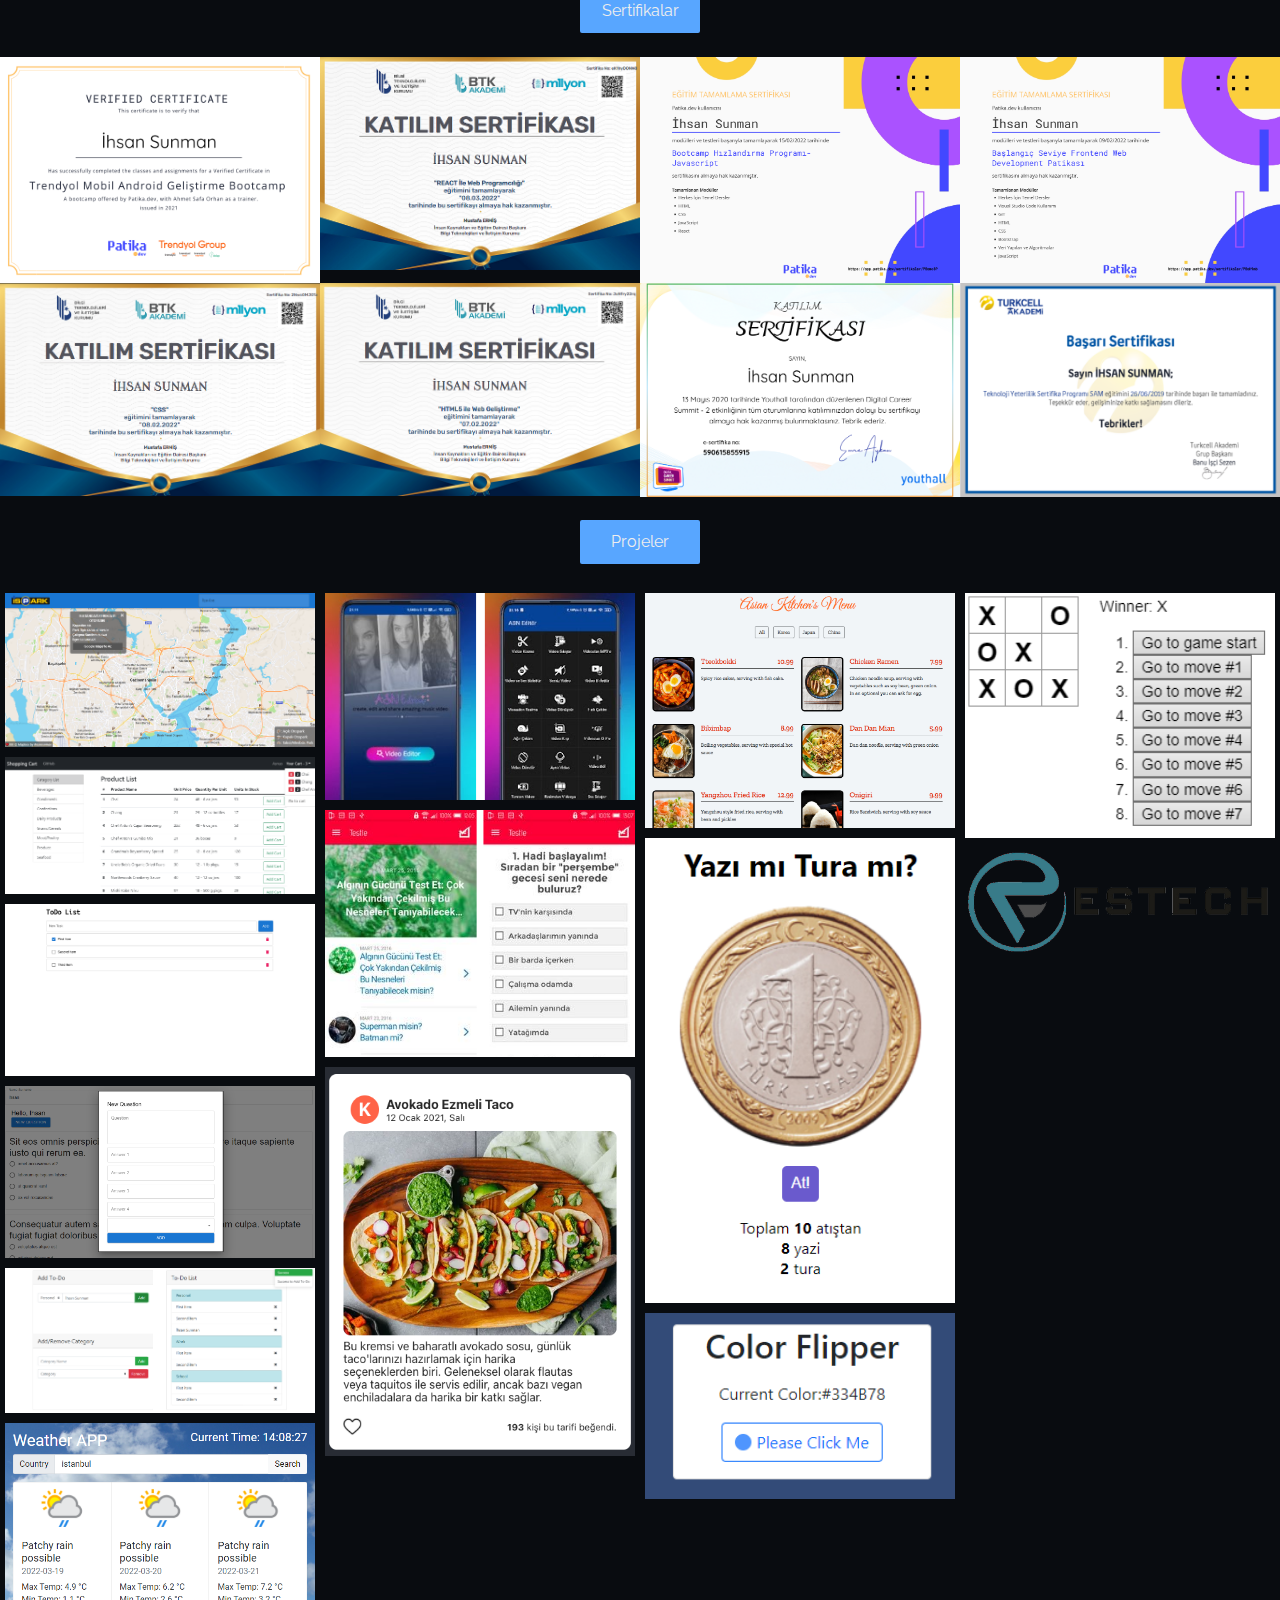
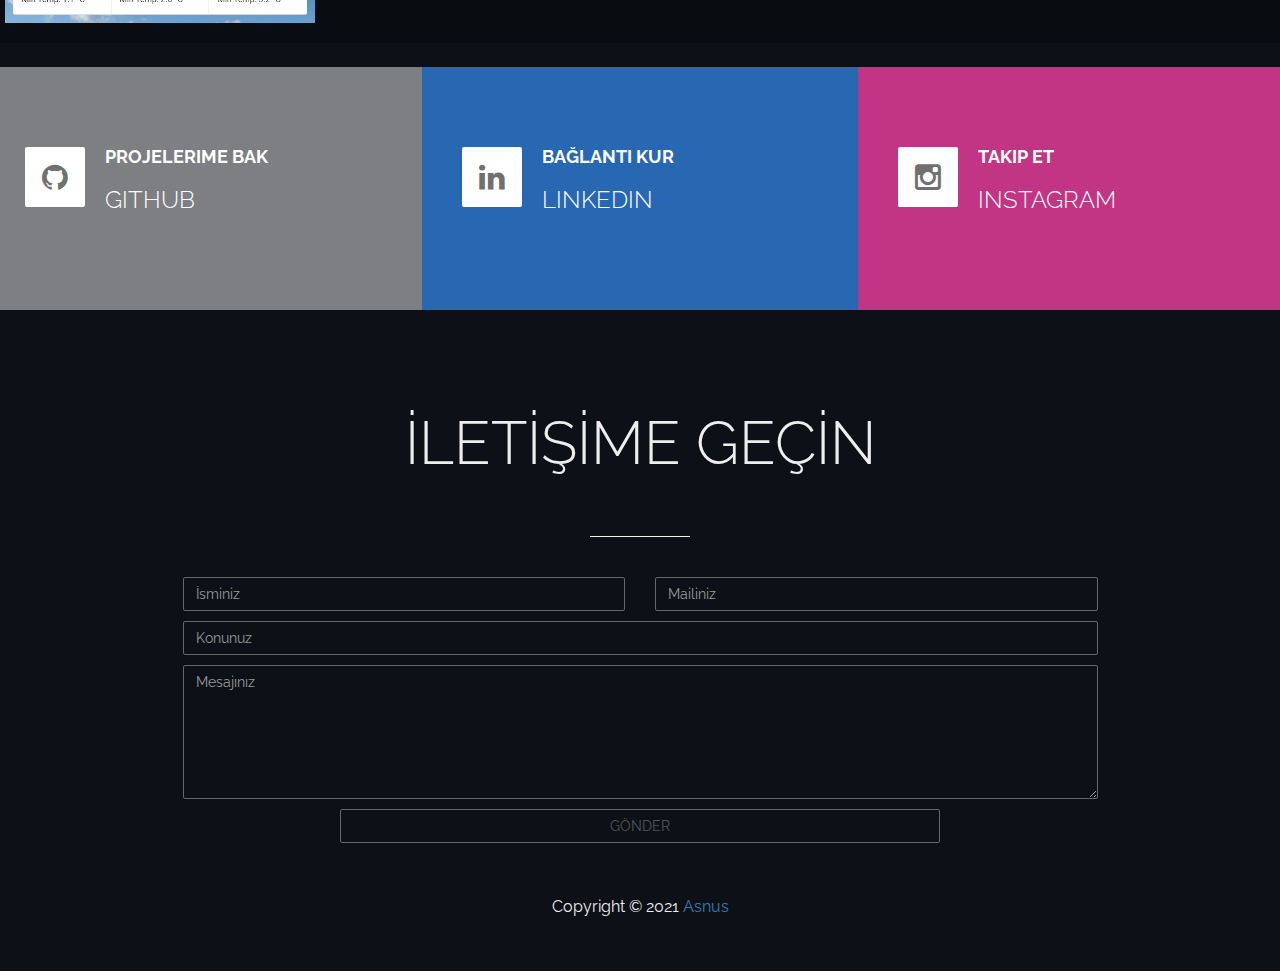
==== commit 20c8c58f: "New Project & Edit Projects" ====
--- a/index.html
+++ b/index.html
@@ -289,7 +289,7 @@
 								<div class="portfolio-overlay">
 									<h3 class="portfolio-item-title"><a class="portfolio-link"
 											href="https://github.com/ihsansunman/ispark-map">ISPARK MAP</a></h3>
-									<p>React ve Mapbox ile hazırlanan, Ispark lokasyonlarını gösteren uygulama.</p>
+									<p>React ve Mapbox ile hazırlanan, Ispark lokasyonlarını gösteren uygulama</p>
 								</div>
 							</div>
 							<div class="portfolio-thumb">
@@ -297,7 +297,7 @@
 								<div class="portfolio-overlay">
 									<h3 class="portfolio-item-title"><a class="portfolio-link"
 											href="https://github.com/ihsansunman/Shopping-Cart">Shopping Cart</a></h3>
-									<p>React kullanılarak hazırlanmış bir alışveriş sitesidir.</p>
+									<p>React kullanılarak hazırlanmış bir alışveriş sitesi</p>
 								</div>
 							</div>
 							<div class="portfolio-thumb">
@@ -327,6 +327,14 @@
 								</div>
 							</div>
 							<div class="portfolio-thumb">
+								<img src="images/project/weather.png" class="fluid-img" alt="portfolio img">
+								<div class="portfolio-overlay">
+									<h3 class="portfolio-item-title"><a class="portfolio-link"
+											href="https://asnus-weather-app.netlify.app/">Weather APP</a></h3>
+									<p>Weather API Kullanılmış React Projesi</p>
+								</div>
+							</div>
+							<div class="portfolio-thumb">
 								<img src="images/project/asneditor.png" class="fluid-img" alt="portfolio img">
 								<div class="portfolio-overlay">
 									<h3 class="portfolio-item-title"><a class="portfolio-link"
@@ -357,7 +365,7 @@
 								<img src="images/project/asian.png" class="fluid-img" alt="portfolio img">
 								<div class="portfolio-overlay">
 									<h3 class="portfolio-item-title"><a class="portfolio-link"
-											href="https://github.com/ihsansunman/JS_Projects/tree/main/asiankitchen">Asian Kitchen's Menu</a>
+											href="https://ihsansunman.github.io/JS_Projects/asiankitchen/">Asian Kitchen's Menu</a>
 									</h3>
 									<p>JS Kullanılarak Hazırlanan Asya Mutfağı Menüsü</p>
 								</div>
@@ -366,7 +374,7 @@
 								<img src="images/project/yazitura.png" class="fluid-img" alt="portfolio img">
 								<div class="portfolio-overlay">
 									<h3 class="portfolio-item-title"><a class="portfolio-link"
-											href="https://github.com/ihsansunman/yazi-tura">Yazı Tura</a>
+											href="https://yazi-tura.netlify.app/">Yazı Tura</a>
 									</h3>
 									<p>React ile Hazırlanan Yazı Tura Uygulaması</p>
 								</div>
@@ -375,7 +383,7 @@
 								<img src="images/project/colorflipper.png" class="fluid-img" alt="portfolio img">
 								<div class="portfolio-overlay">
 									<h3 class="portfolio-item-title"><a class="portfolio-link"
-											href="https://github.com/ihsansunman/JS_Projects/tree/main/color-flipper">Color Flipper</a>
+											href="https://ihsansunman.github.io/JS_Projects/color-flipper/">Color Flipper</a>
 									</h3>
 									<p>Bootstrap ve JS ile Basit Renk Değiştirme Uygulaması</p>
 								</div>
--- a/css/asnustheme-style.css
+++ b/css/asnustheme-style.css
@@ -295,9 +295,9 @@
 }
 @media (max-width: 600px) {
   #project {
-  -moz-column-count:    1;
-  -webkit-column-count: 1;
-  column-count:         1;
+  -moz-column-count:    2;
+  -webkit-column-count: 2;
+  column-count:         2;
   }
 }
 
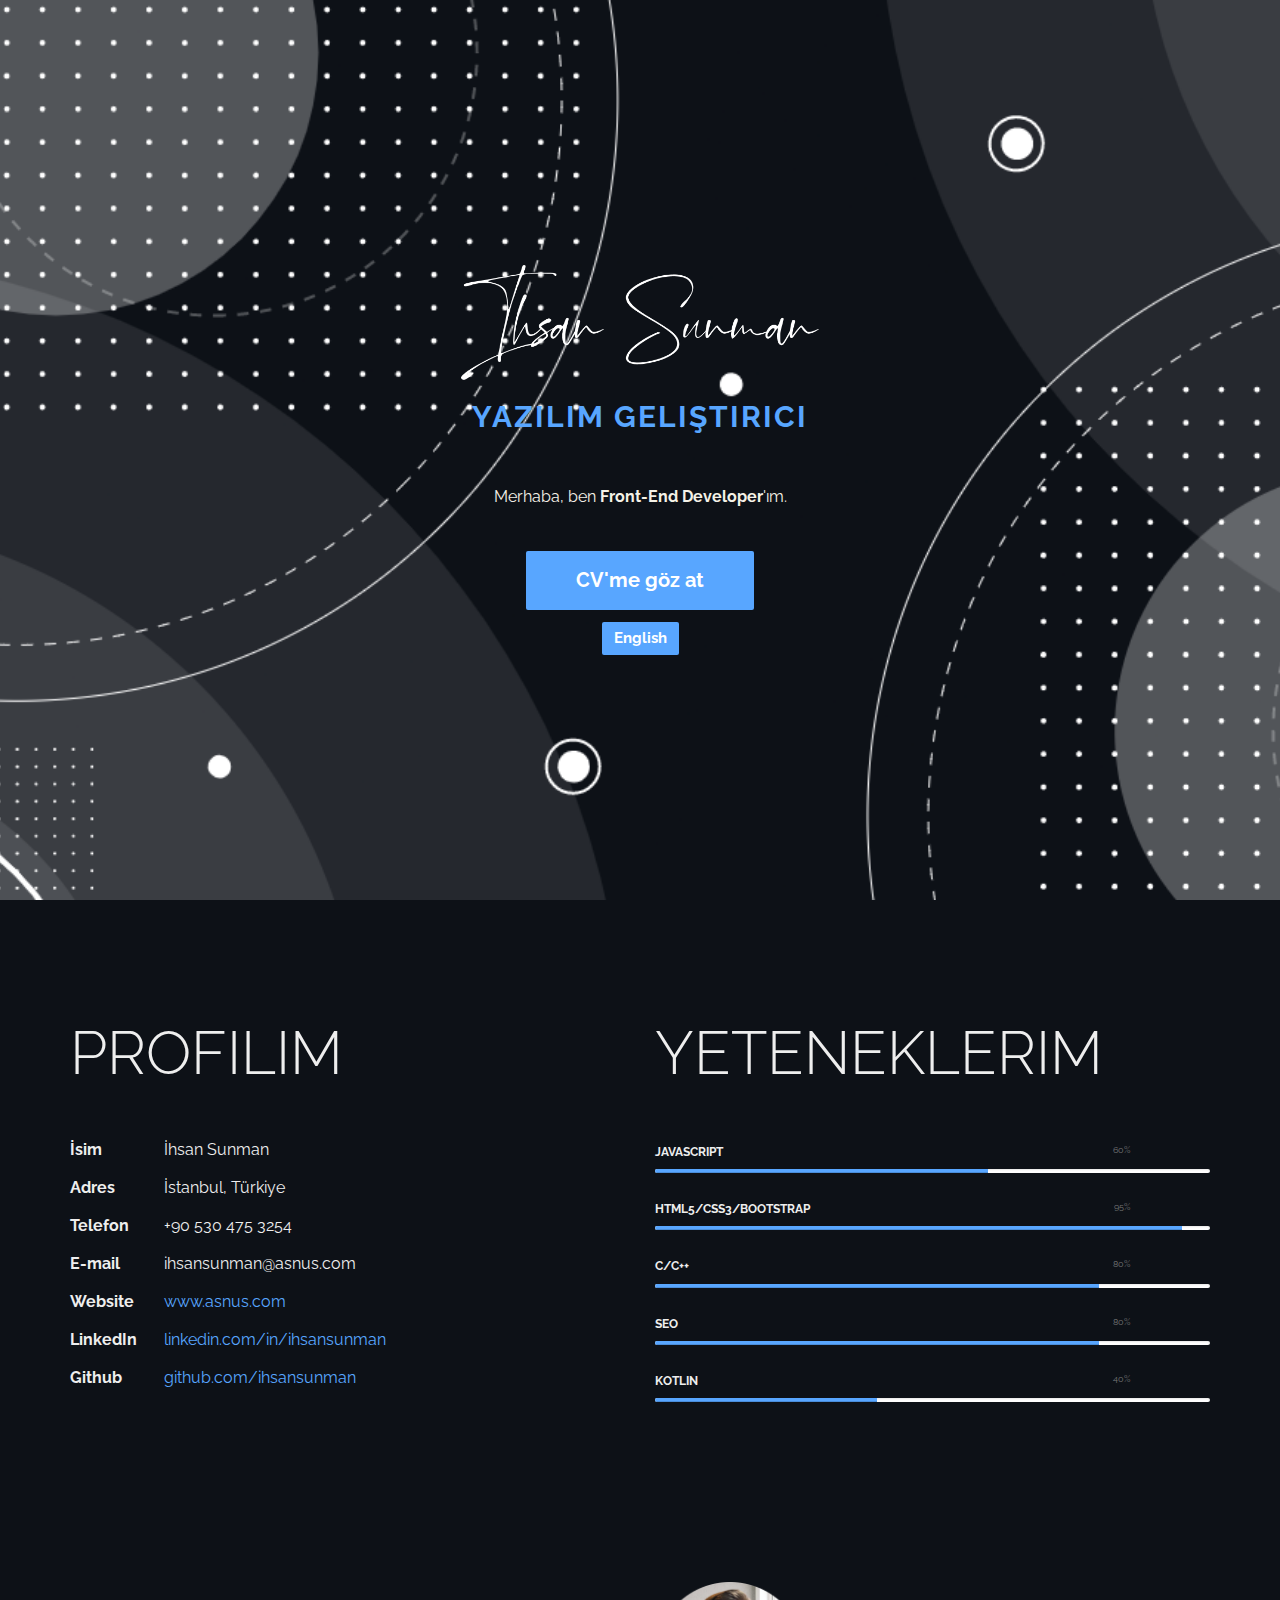
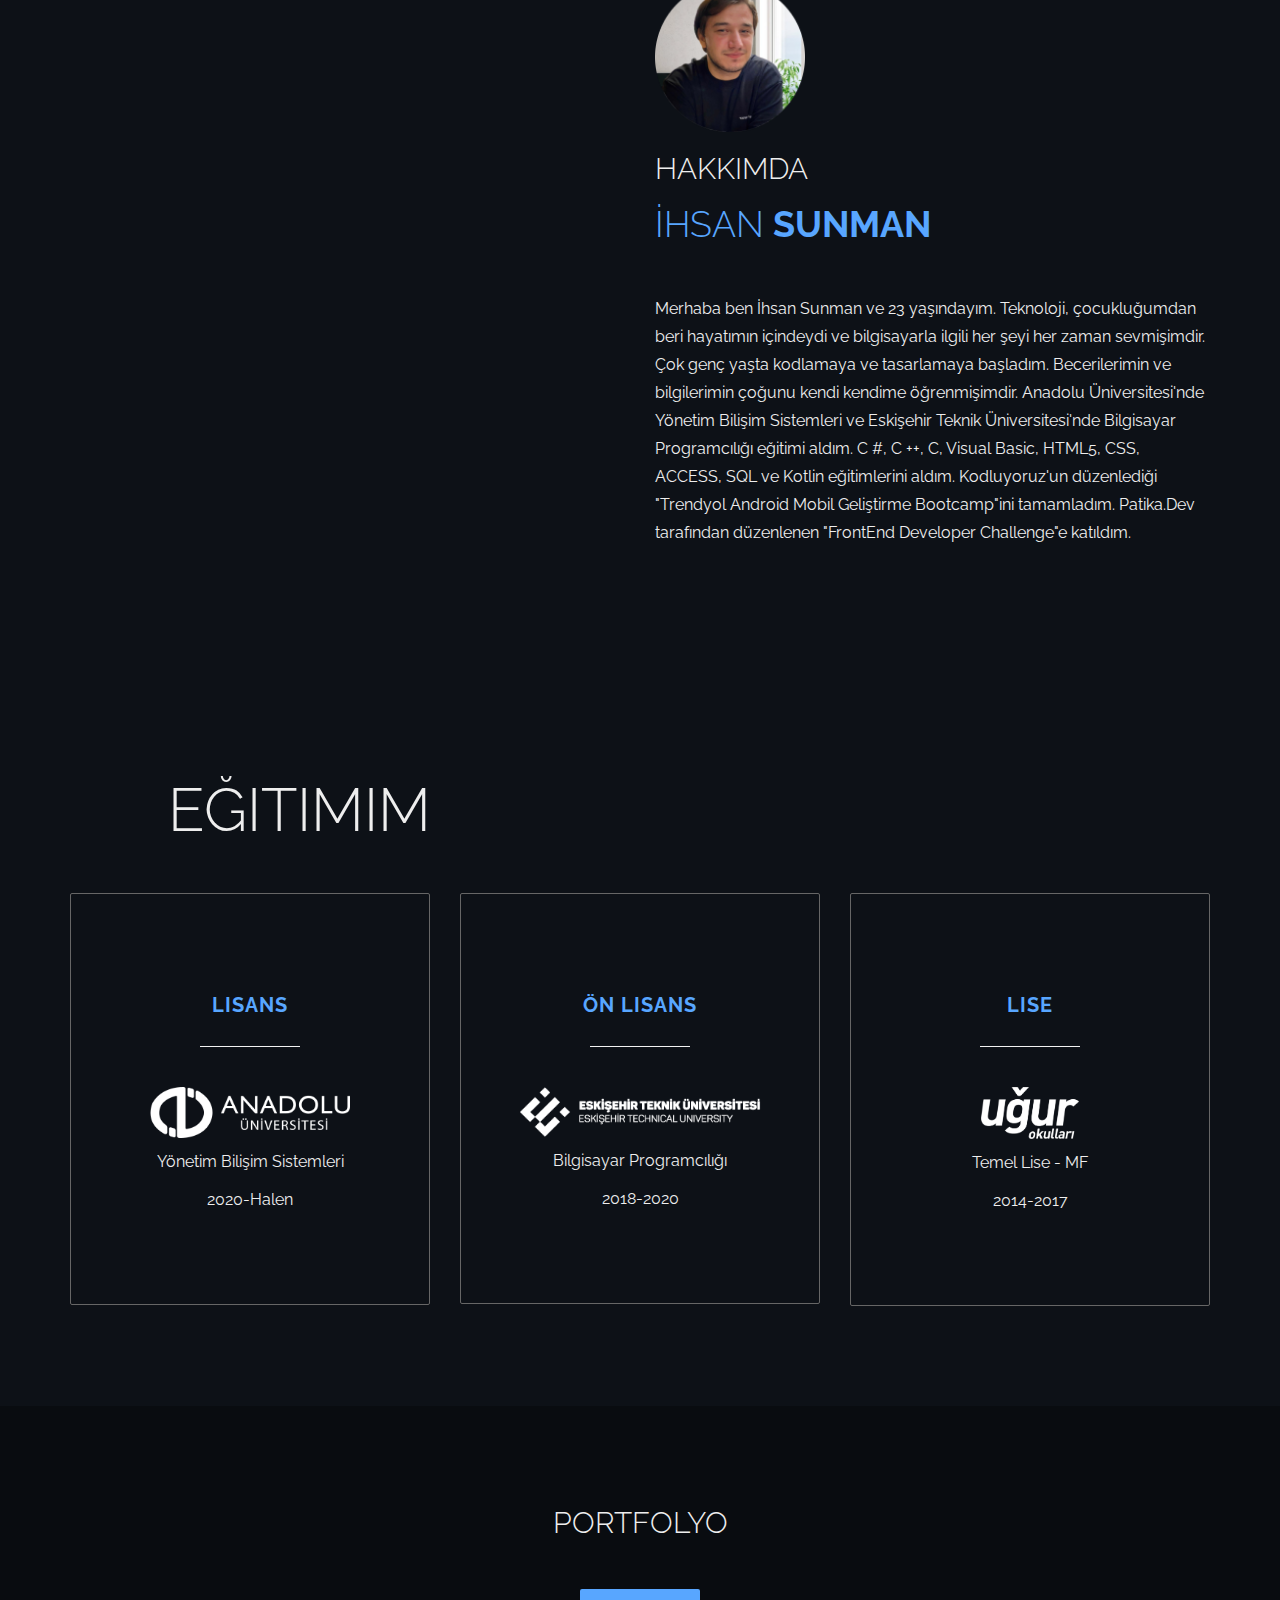
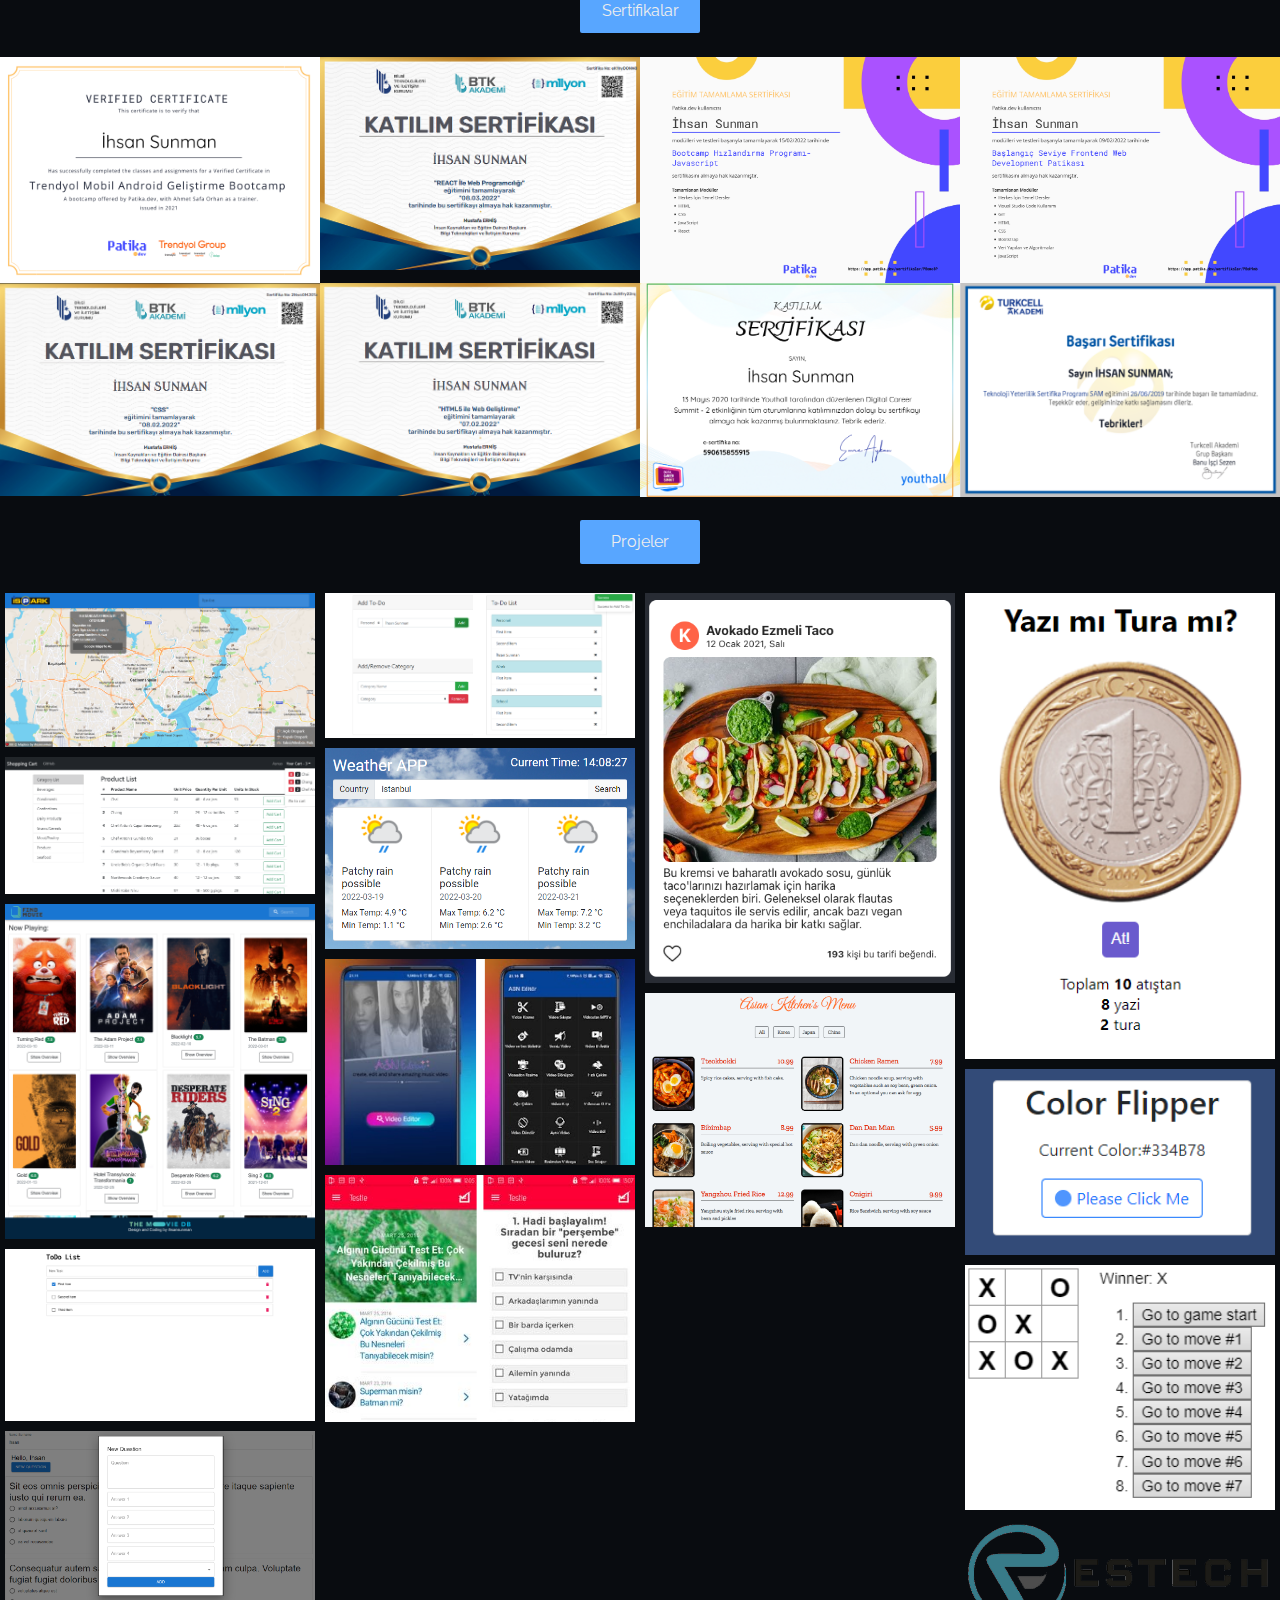
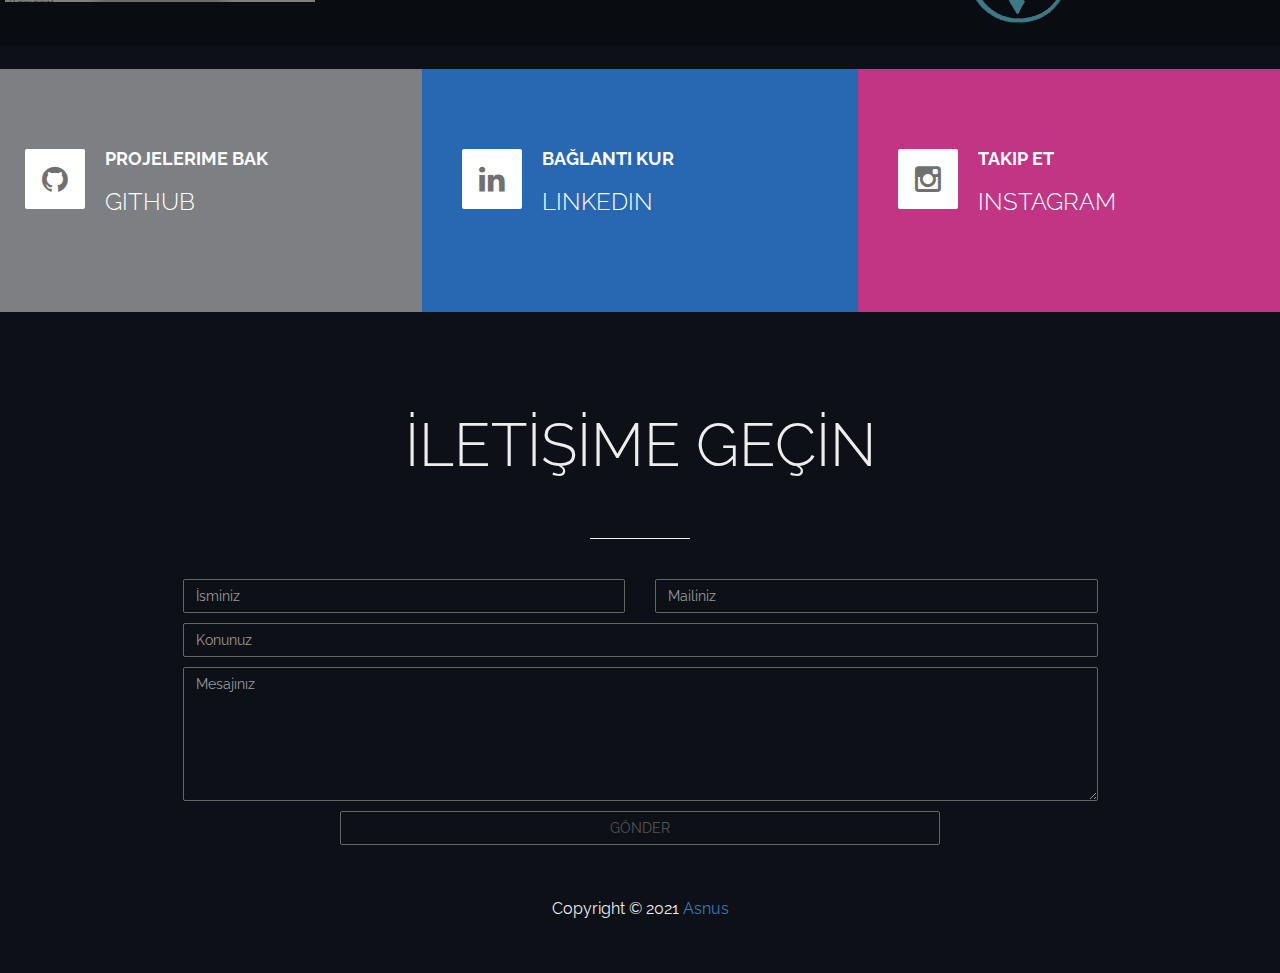
==== commit 0d5cfb0a: "Add New Project" ====
--- a/index.html
+++ b/index.html
@@ -298,6 +298,15 @@
 									<h3 class="portfolio-item-title"><a class="portfolio-link"
 											href="https://github.com/ihsansunman/Shopping-Cart">Shopping Cart</a></h3>
 									<p>React kullanılarak hazırlanmış bir alışveriş sitesi</p>
+								</div>
+							</div>
+							<div class="portfolio-thumb">
+								<img src="images/project/findmovie.png" class="fluid-img" alt="portfolio img">
+								<div class="portfolio-overlay">
+									<h3 class="portfolio-item-title"><a class="portfolio-link"
+											href="https://asnus-find-movie.netlify.app/">Find Movie
+										</a></h3>
+									<p>React ile oluşturulan TMDB kullanan film web sitesi</p>
 								</div>
 							</div>
 							<div class="portfolio-thumb">
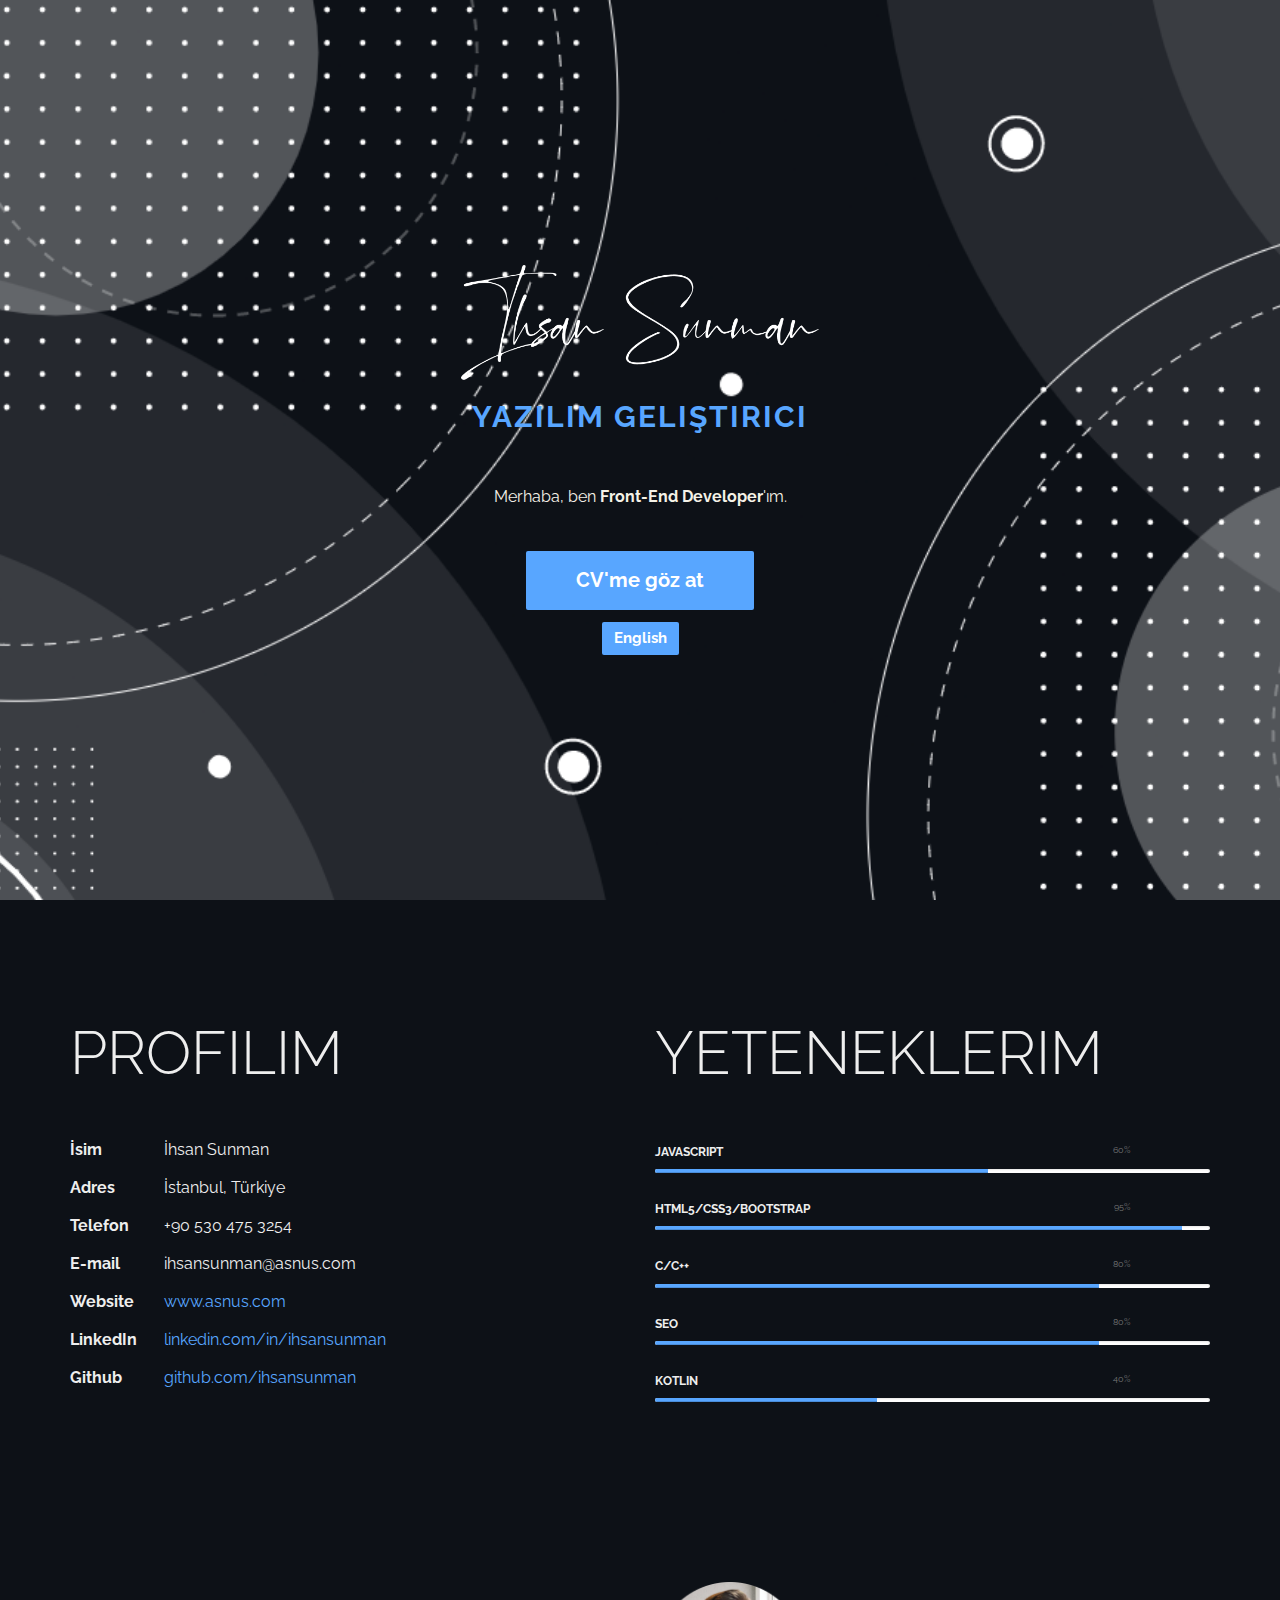
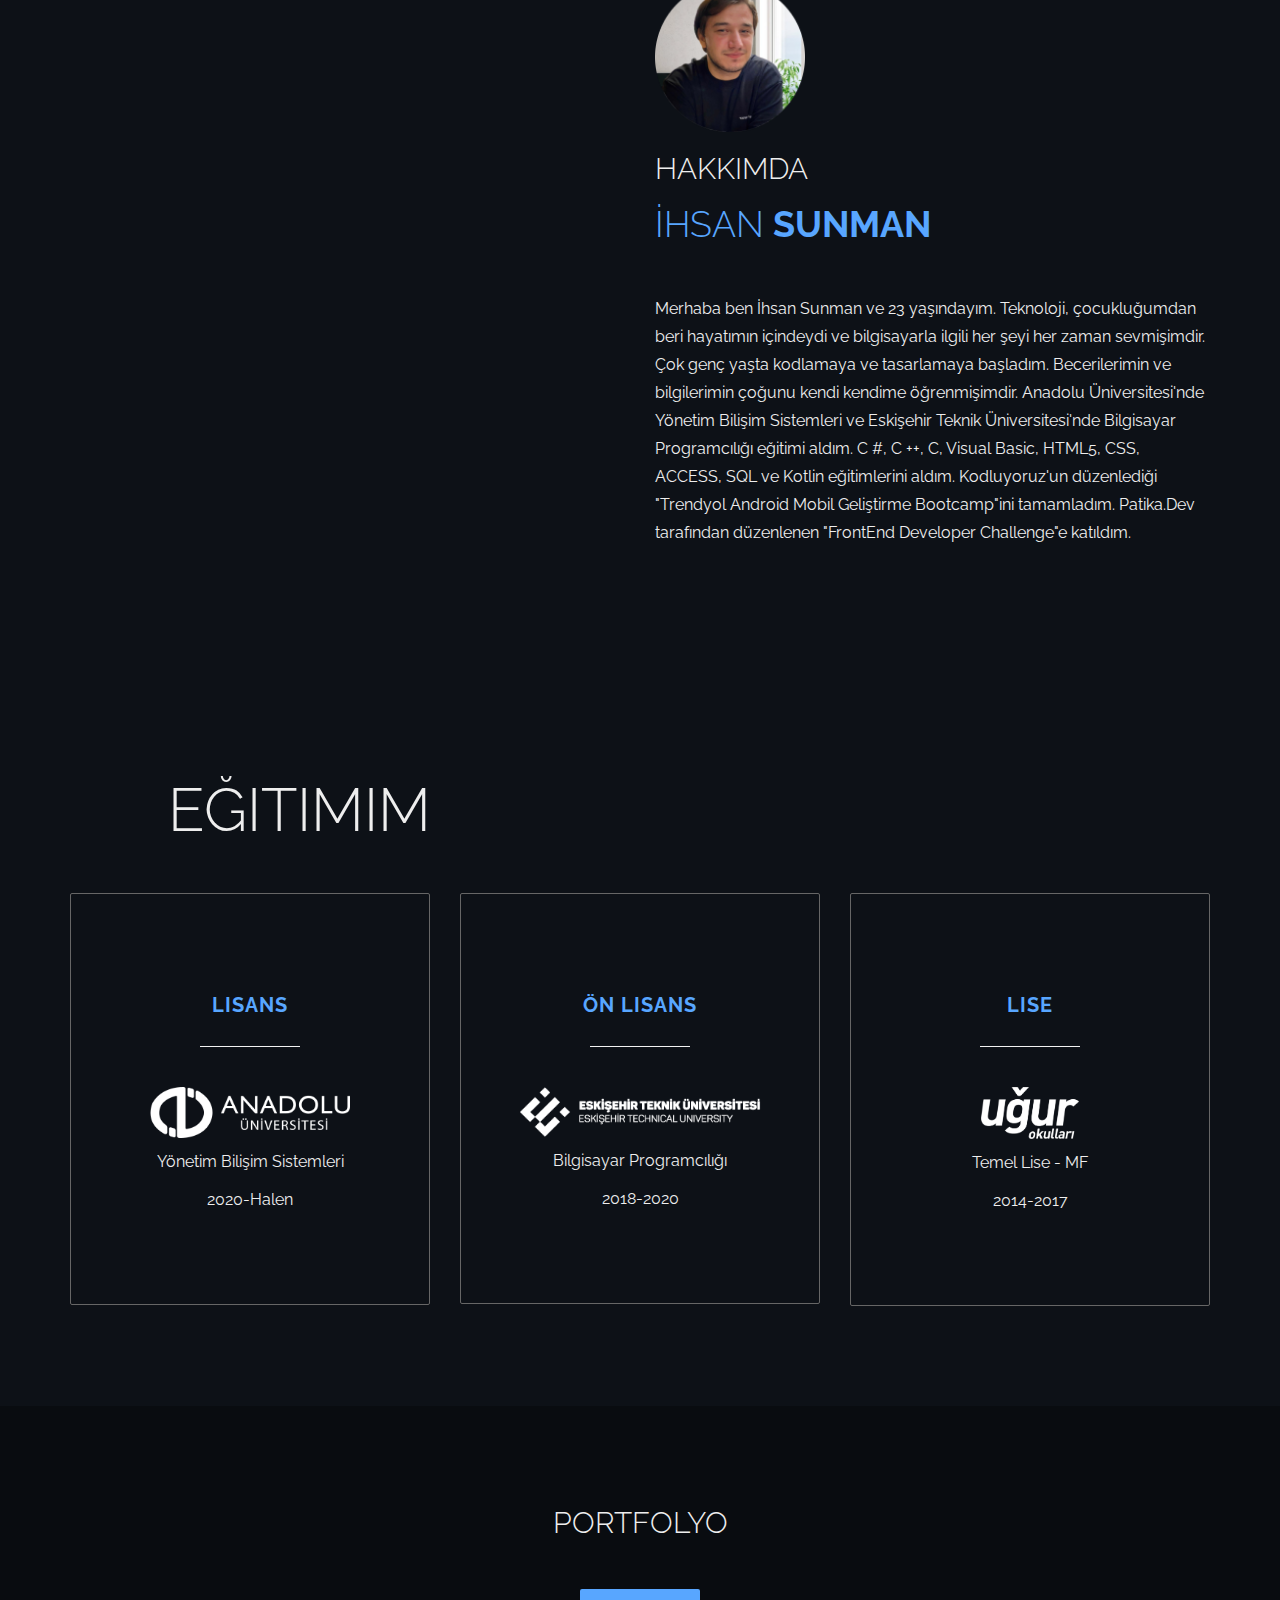
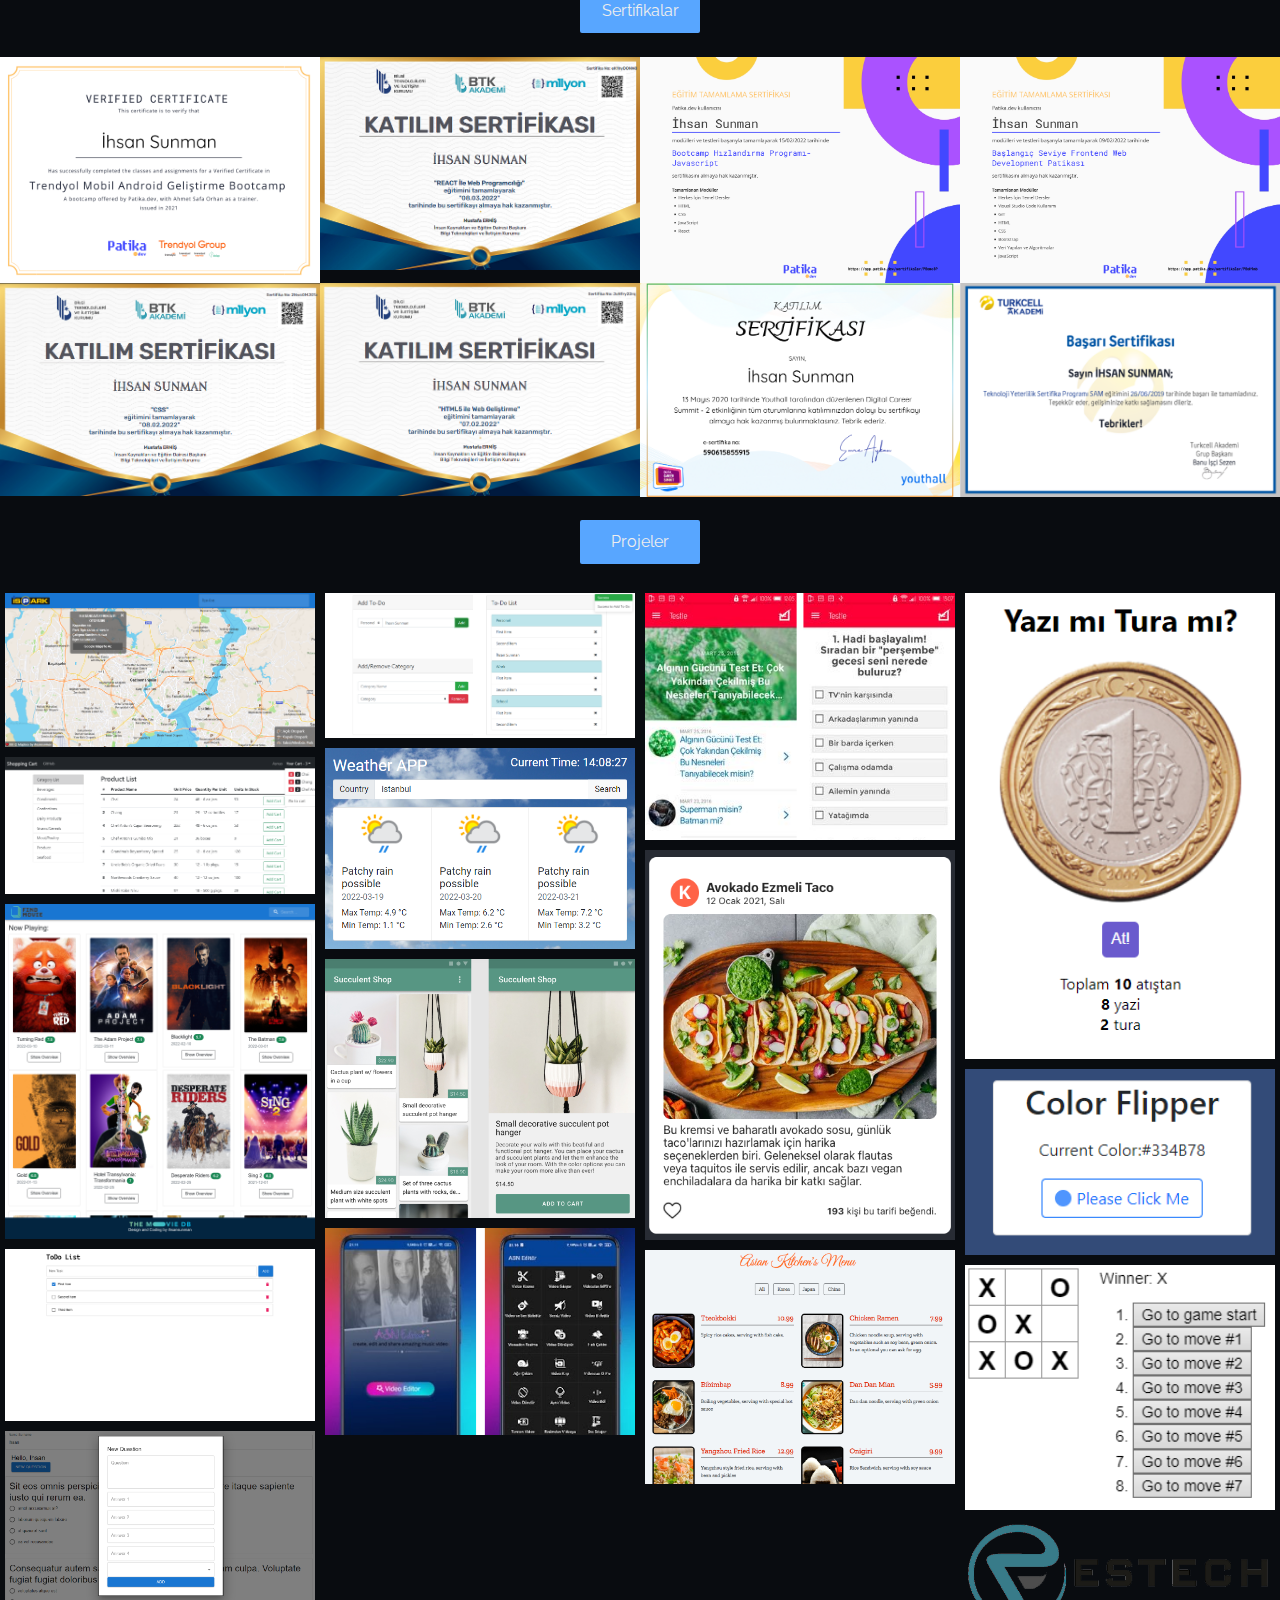
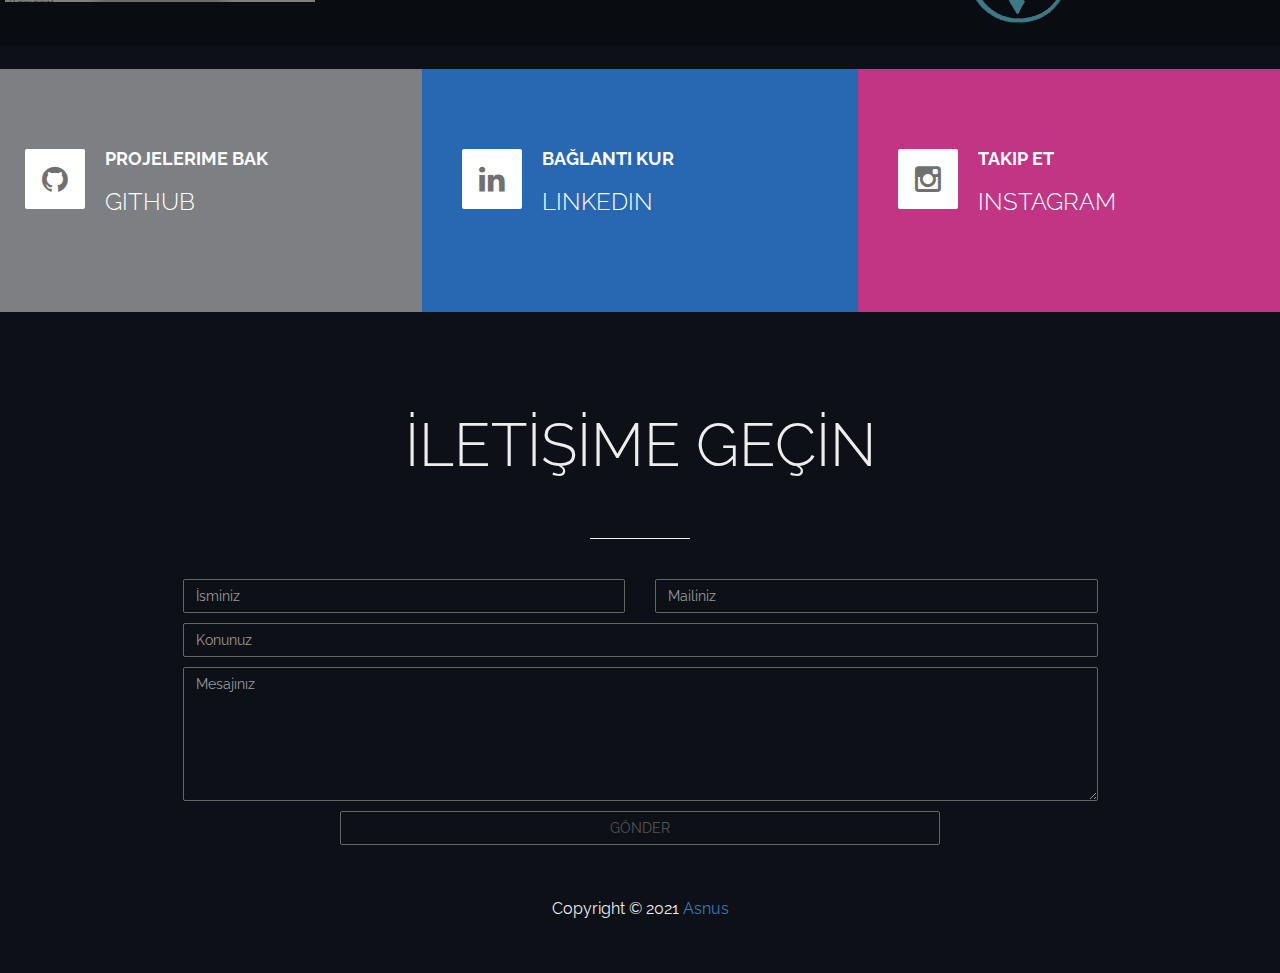
==== commit b05dbc63: "Add new project" ====
--- a/index.html
+++ b/index.html
@@ -341,6 +341,14 @@
 									<h3 class="portfolio-item-title"><a class="portfolio-link"
 											href="https://asnus-weather-app.netlify.app/">Weather APP</a></h3>
 									<p>Weather API Kullanılmış React Projesi</p>
+								</div>
+							</div>
+							<div class="portfolio-thumb">
+								<img src="images/project/succulent-shop.png" class="fluid-img" alt="portfolio img">
+								<div class="portfolio-overlay">
+									<h3 class="portfolio-item-title"><a class="portfolio-link"
+											href="https://github.com/ihsansunman/succulent-shop">Succulent Shop</a></h3>
+									<p>Trendyol Android Bootcamp 2021 için eğitim projesi</p>
 								</div>
 							</div>
 							<div class="portfolio-thumb">
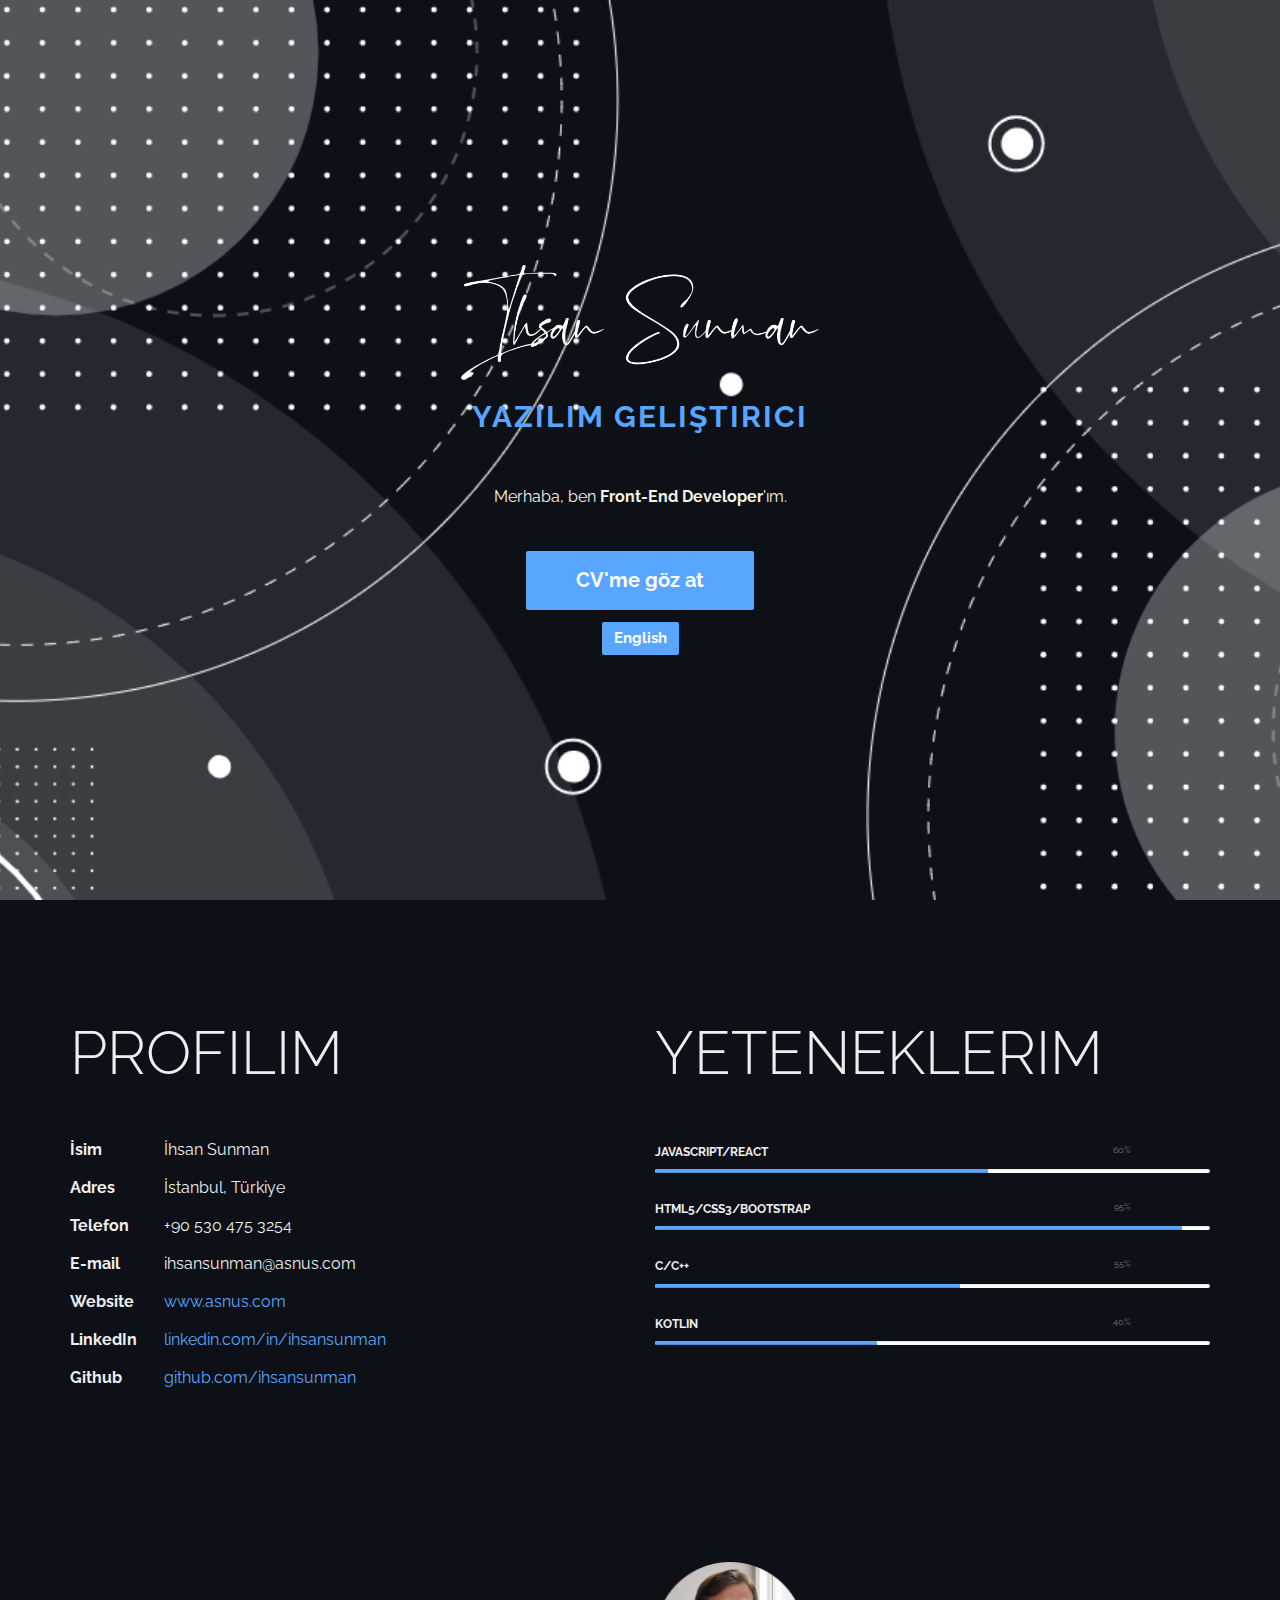
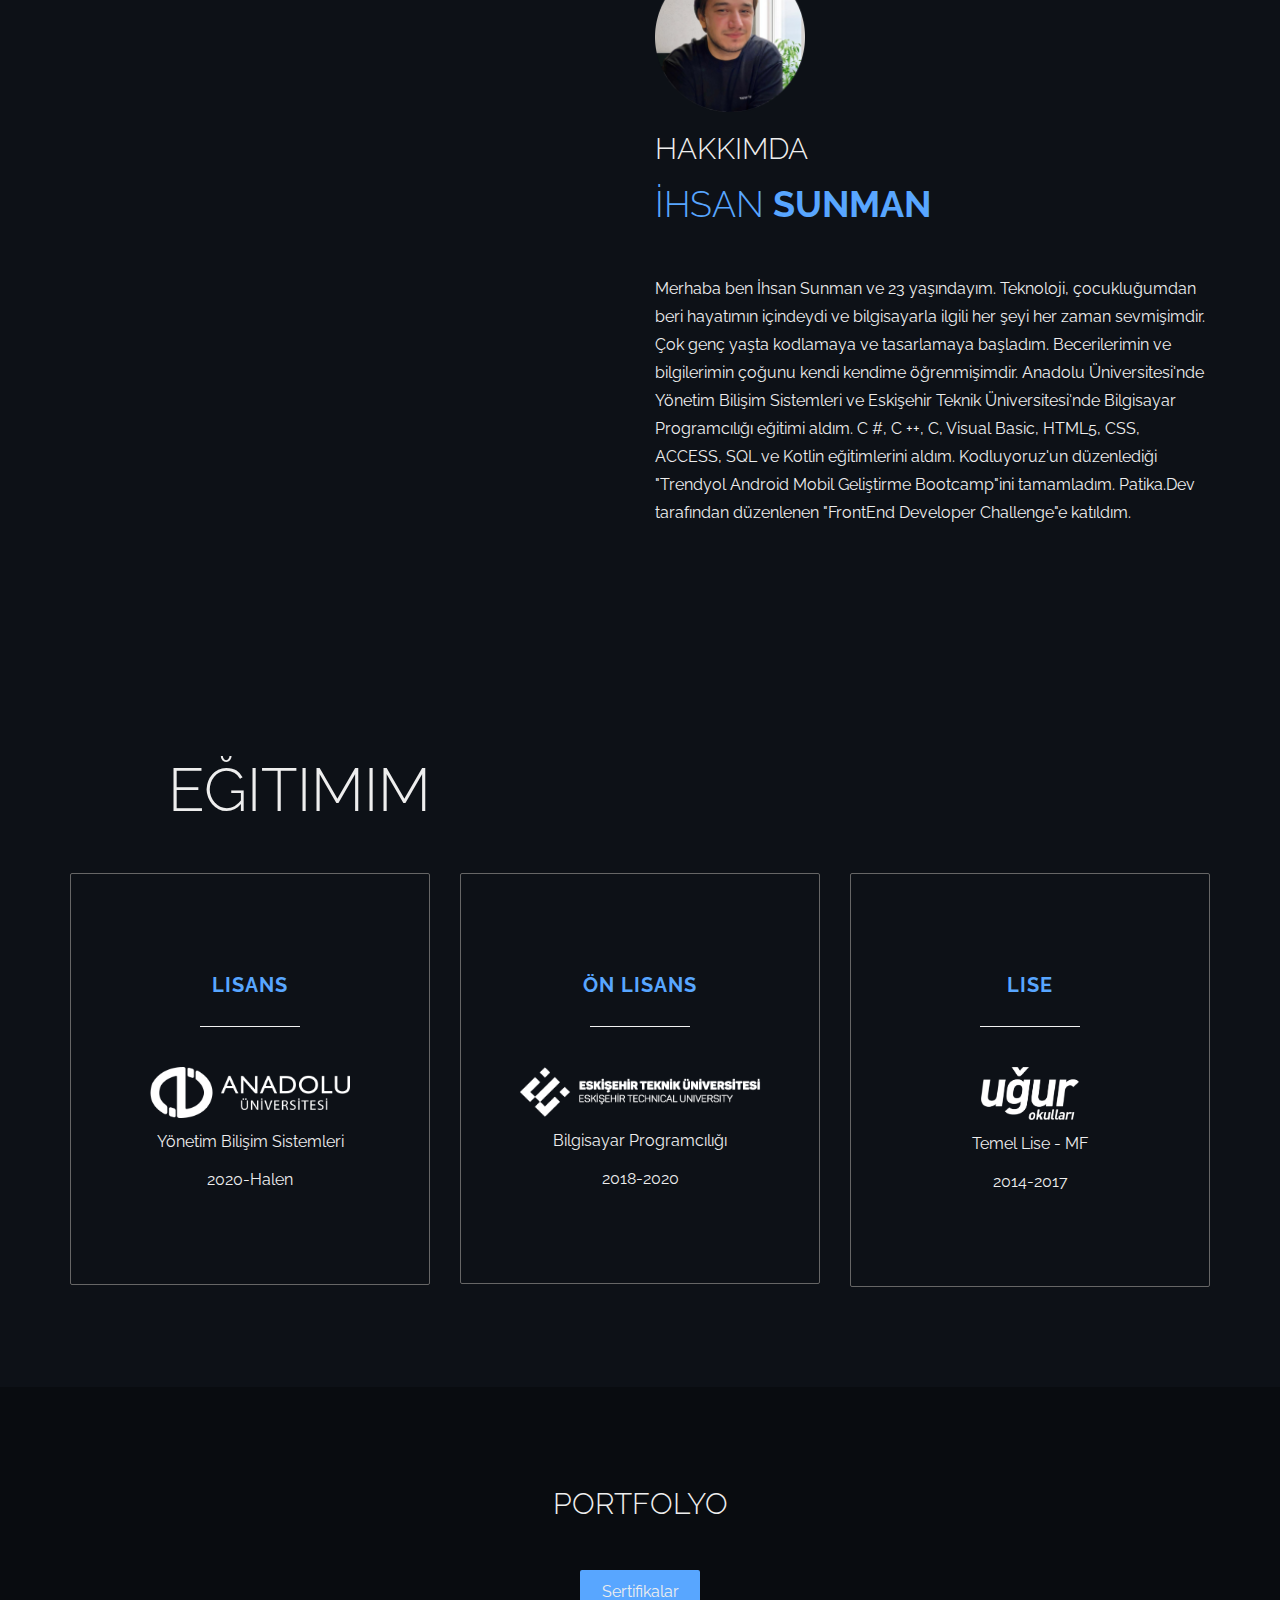
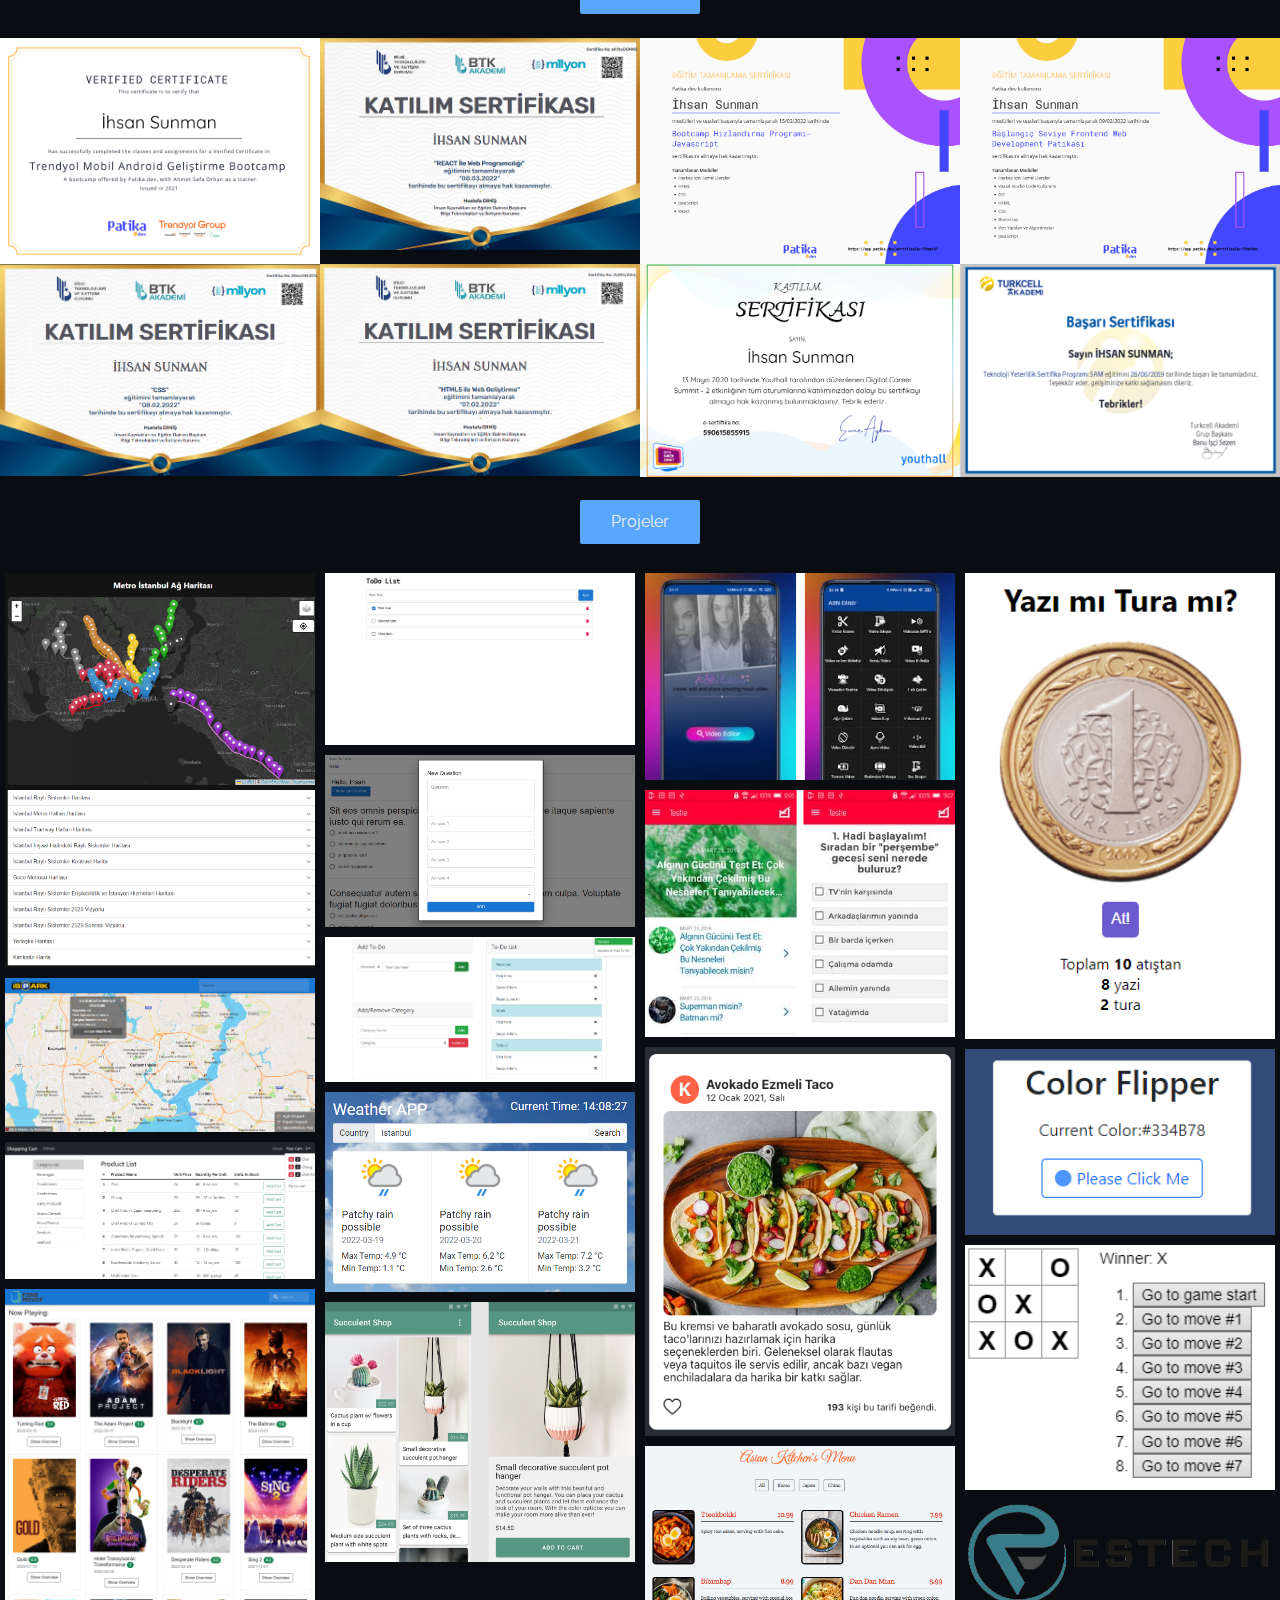
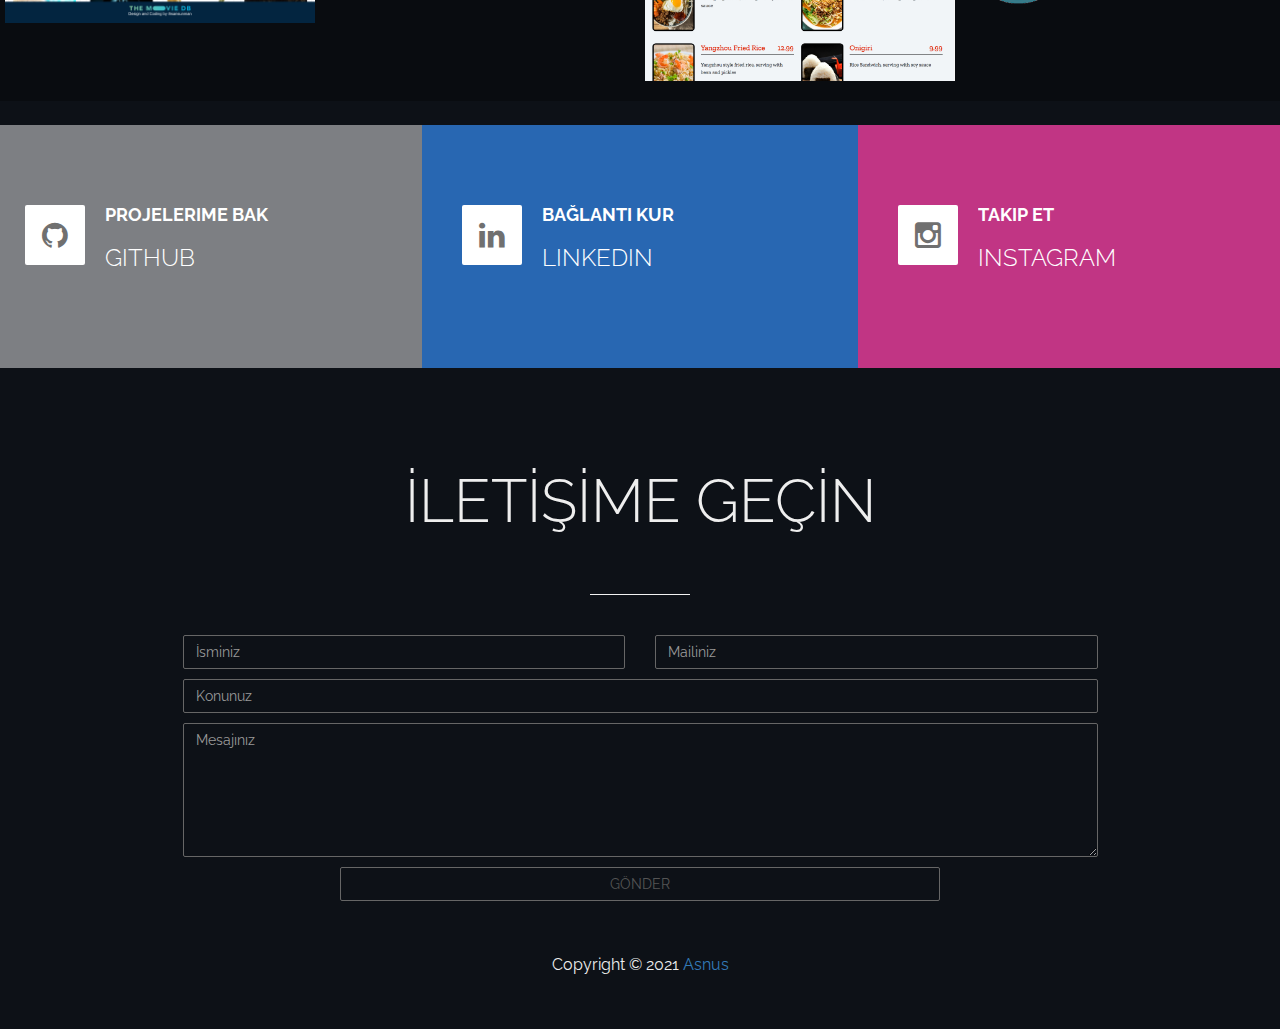
==== commit 53f83eab: "New Project & Update CV" ====
--- a/index.html
+++ b/index.html
@@ -83,7 +83,7 @@
 				</div>
 				<div class="col-md-6 col-sm-6">
 					<h2 class="title">Yeteneklerim</h2>
-					<h4 class="tm-progress-label">JavaScript <small class="progress-percent-small">60%</small></h4>
+					<h4 class="tm-progress-label">JavaScript/React <small class="progress-percent-small">60%</small></h4>
 					<div class="progress tm-progress">
 						<div class="progress-bar progress-bar-danger" role="progressbar" aria-valuenow="60"
 							aria-valuemin="0" aria-valuemax="100" style="width: 60%;"></div>
@@ -94,15 +94,10 @@
 						<div class="progress-bar progress-bar-danger" role="progressbar" aria-valuenow="95"
 							aria-valuemin="0" aria-valuemax="100" style="width: 95%;"></div>
 					</div>
-					<h4 class="tm-progress-label">C/C++ <small class="progress-percent-small">80%</small></h4>
+					<h4 class="tm-progress-label">C/C++ <small class="progress-percent-small">55%</small></h4>
 					<div class="progress tm-progress">
-						<div class="progress-bar progress-bar-danger" role="progressbar" aria-valuenow="80"
-							aria-valuemin="0" aria-valuemax="100" style="width: 80%;"></div>
-					</div>
-					<h4 class="tm-progress-label">SEO <small class="progress-percent-small">80%</small></h4>
-					<div class="progress tm-progress">
-						<div class="progress-bar progress-bar-danger" role="progressbar" aria-valuenow="80"
-							aria-valuemin="0" aria-valuemax="100" style="width: 80%;"></div>
+						<div class="progress-bar progress-bar-danger" role="progressbar" aria-valuenow="55"
+							aria-valuemin="0" aria-valuemax="100" style="width: 55%;"></div>
 					</div>
 					<h4 class="tm-progress-label">Kotlin <small class="progress-percent-small">40%</small></h4>
 					<div class="progress tm-progress">
@@ -284,6 +279,14 @@
 					<div class="iso-section">
 						<p class="sub-port">Projeler</p>
 						<section id="project">
+							<div class="portfolio-thumb">
+								<img src="images/project/ibb-metro.png" class="fluid-img" alt="portfolio img">
+								<div class="portfolio-overlay">
+									<h3 class="portfolio-item-title"><a class="portfolio-link"
+											href="https://ibb-metro-asnus.netlify.app/">IBB Metro Maps</a></h3>
+									<p>React ve Leaflet ile hazırlanan Metro İstanbul Ağ Haritası</p>
+								</div>
+							</div>
 							<div class="portfolio-thumb">
 								<img src="images/project/ispark.png" class="fluid-img" alt="portfolio img">
 								<div class="portfolio-overlay">
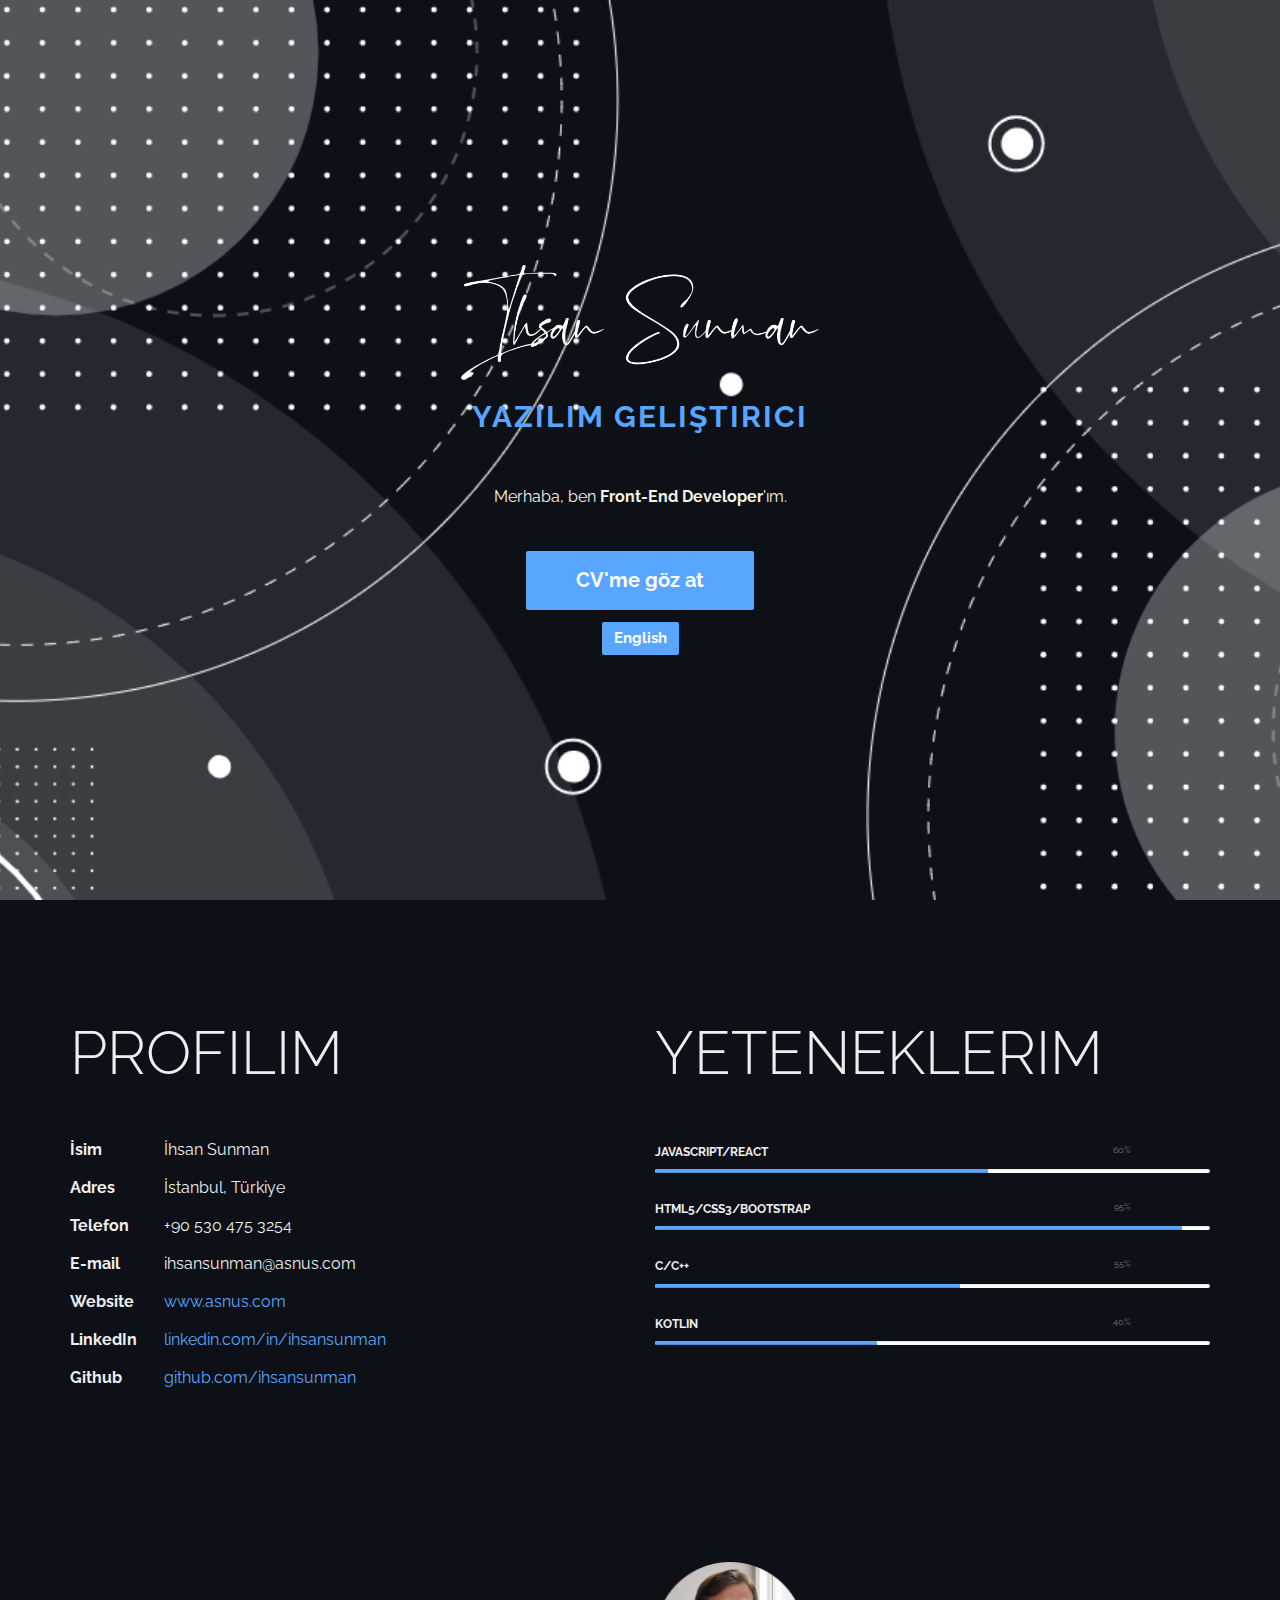
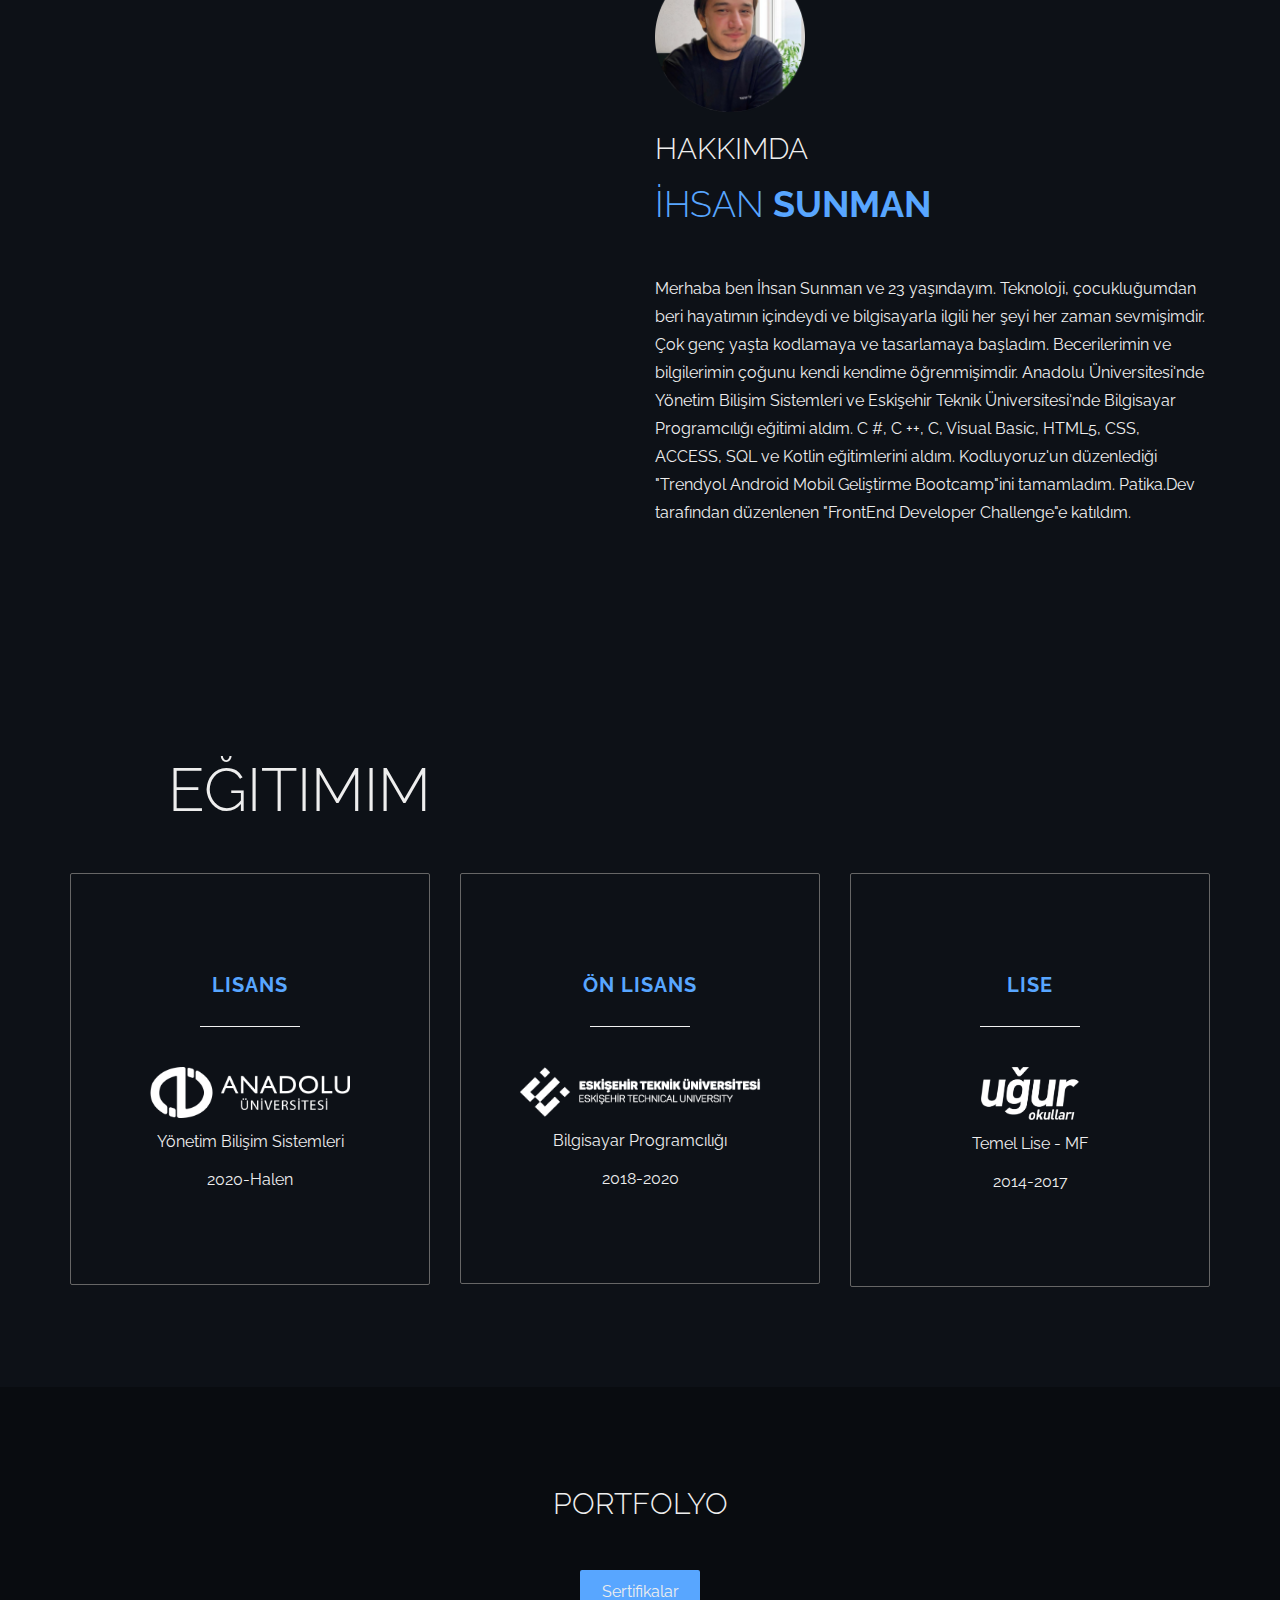
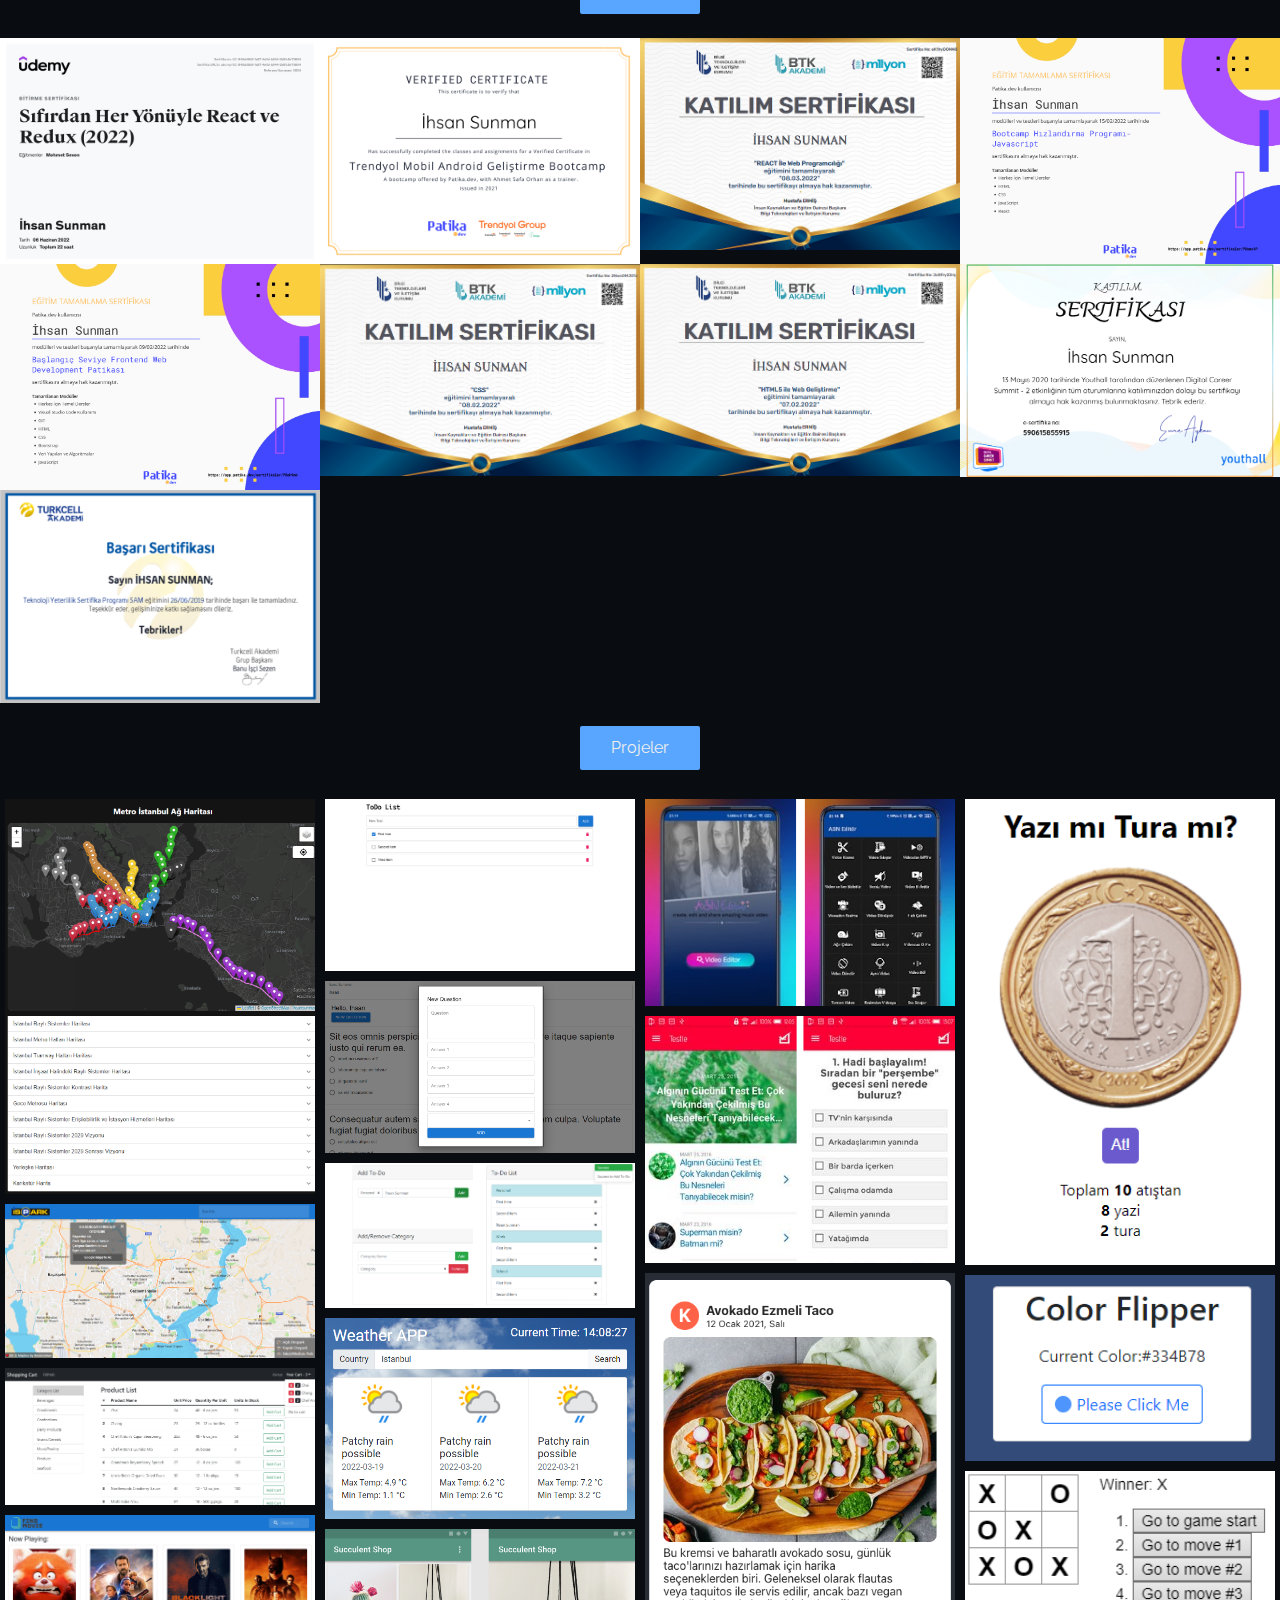
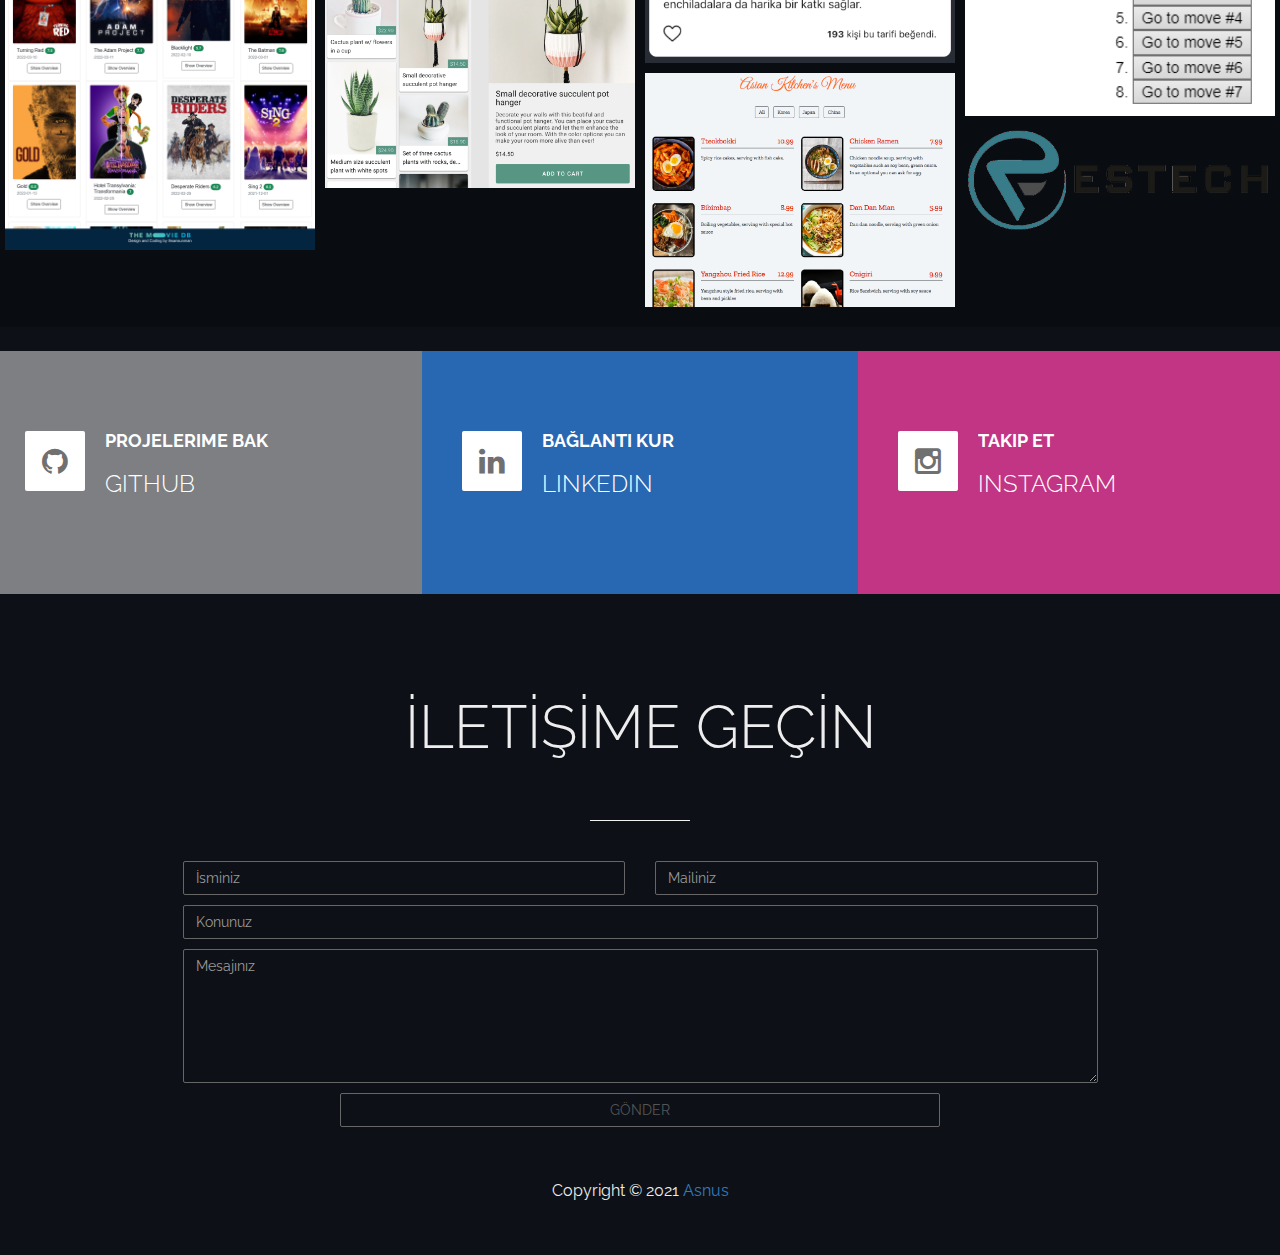
==== commit 84213491: "New Certificate" ====
--- a/index.html
+++ b/index.html
@@ -190,6 +190,16 @@
 						<p class="sub-port">Sertifikalar</p>
 						<div class="iso-box-section">
 							<div class="iso-box-wrapper col4-iso-box">
+								<div class="sertifika iso-box html col-md-3 col-sm-3 col-xs-12">
+									<div class="portfolio-thumb">
+										<img src="images/certificate/udemy1.jpg" class="fluid-img" alt="portfolio img">
+										<div class="portfolio-overlay">
+											<a href="https://www.udemy.com/certificate/UC-848dd9b9-1a57-4e0d-b944-2b8fc5e73694/">
+												<img src="/images/logos/udemy.svg" width="200px"></a>
+											<p>Sıfırdan Her Yönüyle React ve Redux (2022)</p>
+										</div>
+									</div>
+								</div>
 								<div class="sertifika iso-box html col-md-3 col-sm-3 col-xs-12">
 									<div class="portfolio-thumb">
 										<img src="images/certificate/kodluyoruz1.png" class="fluid-img" alt="portfolio img">
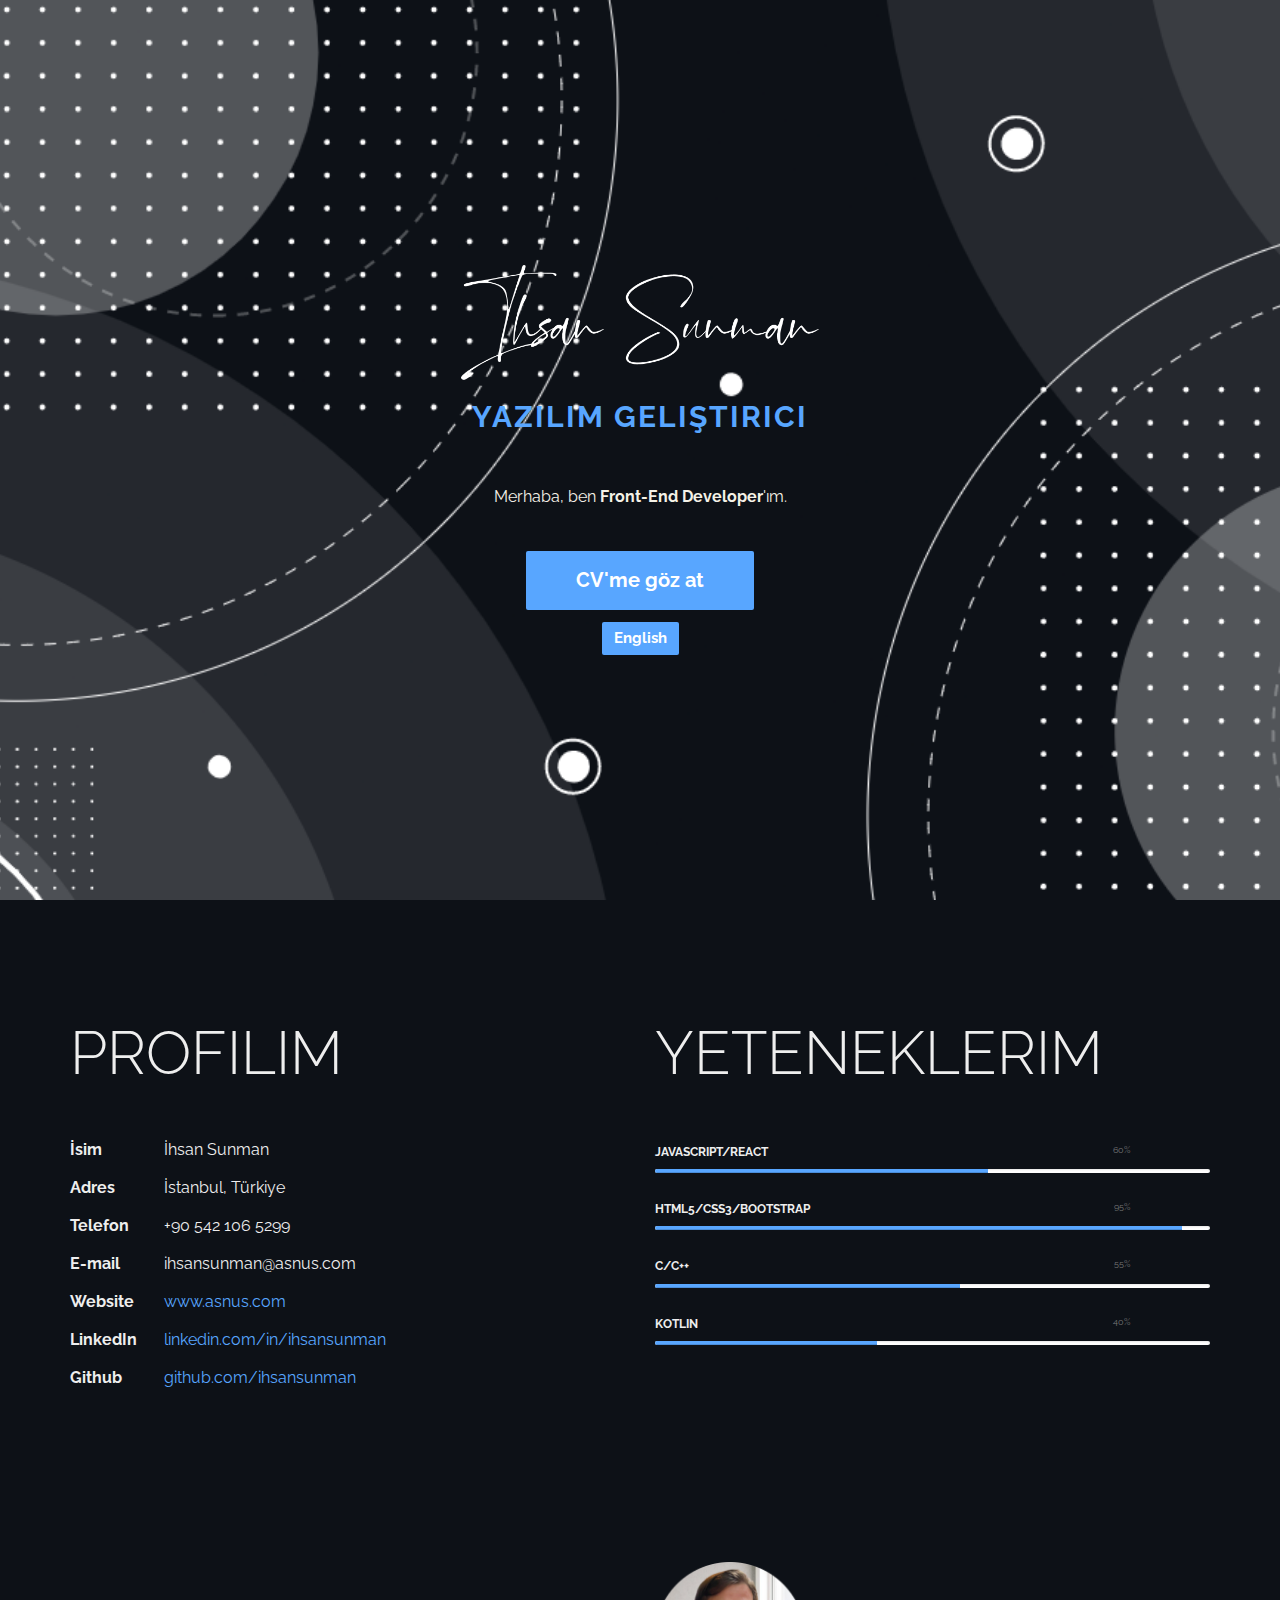
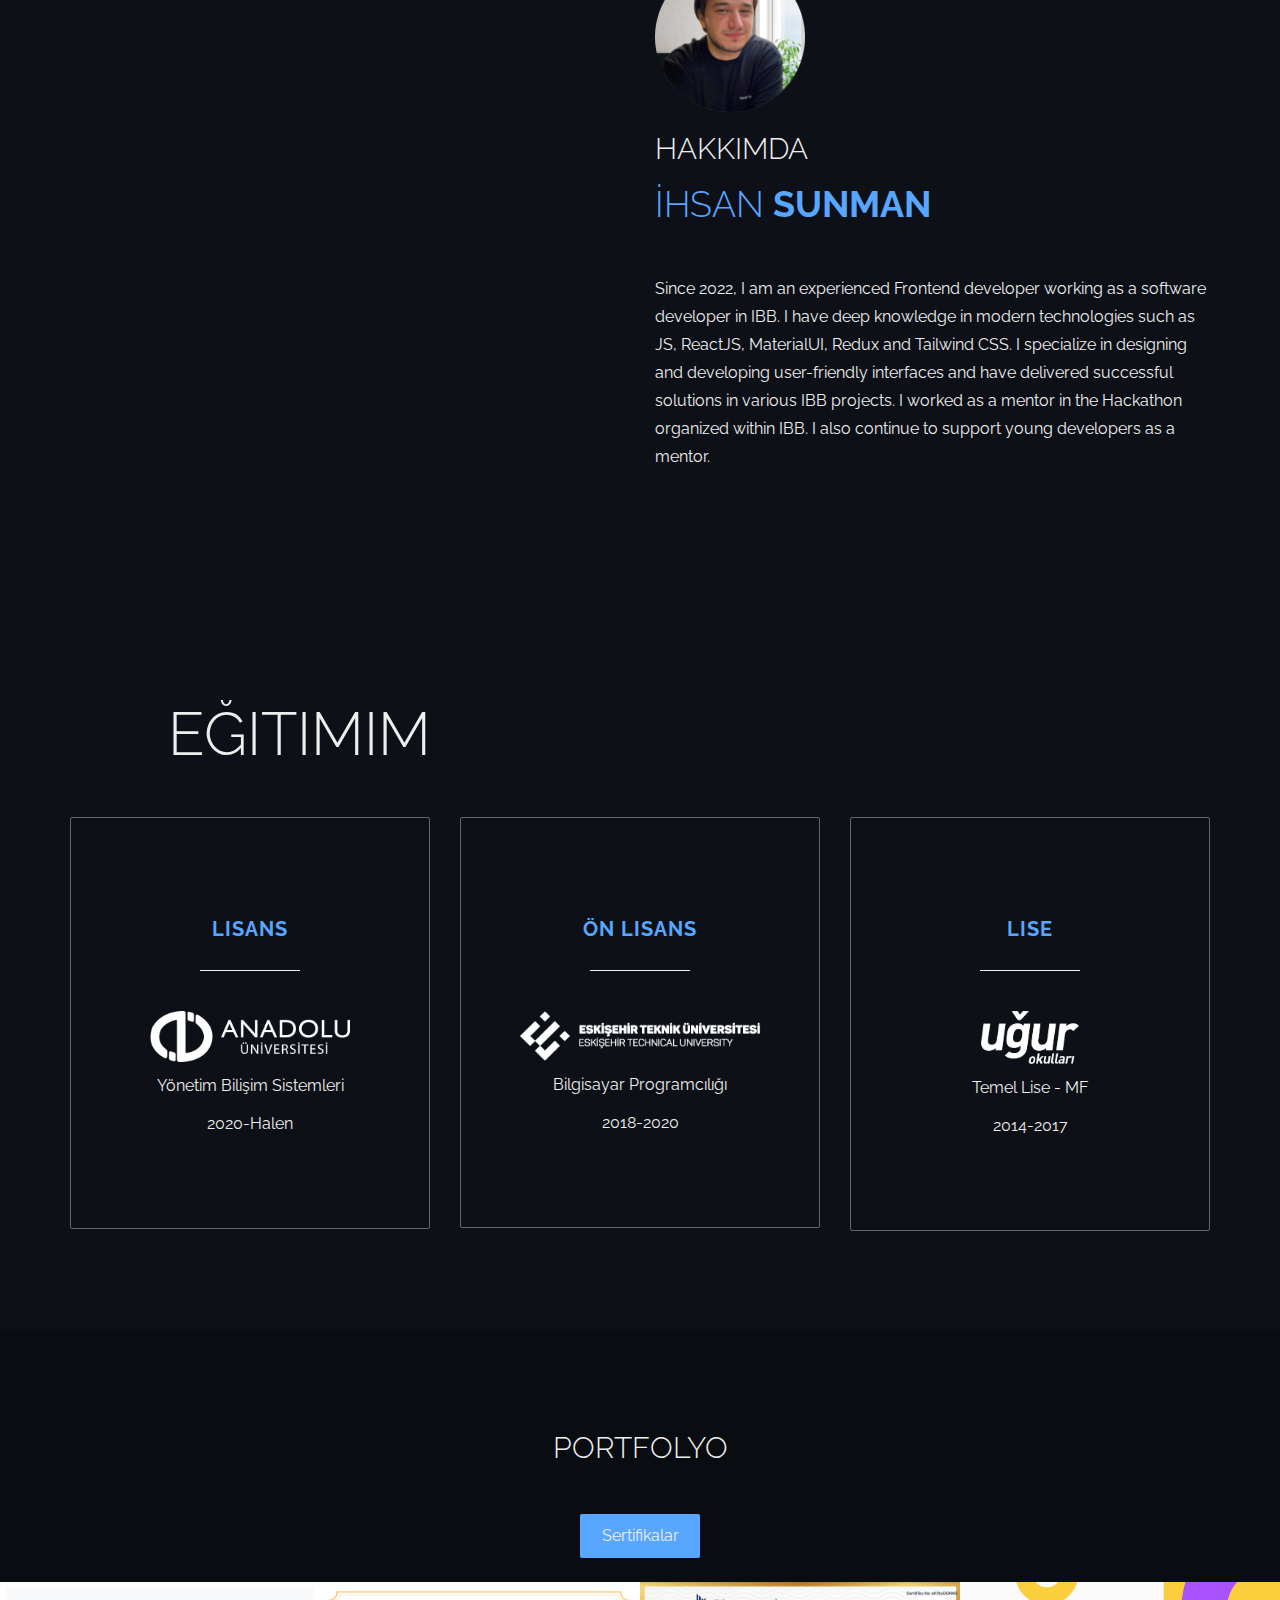
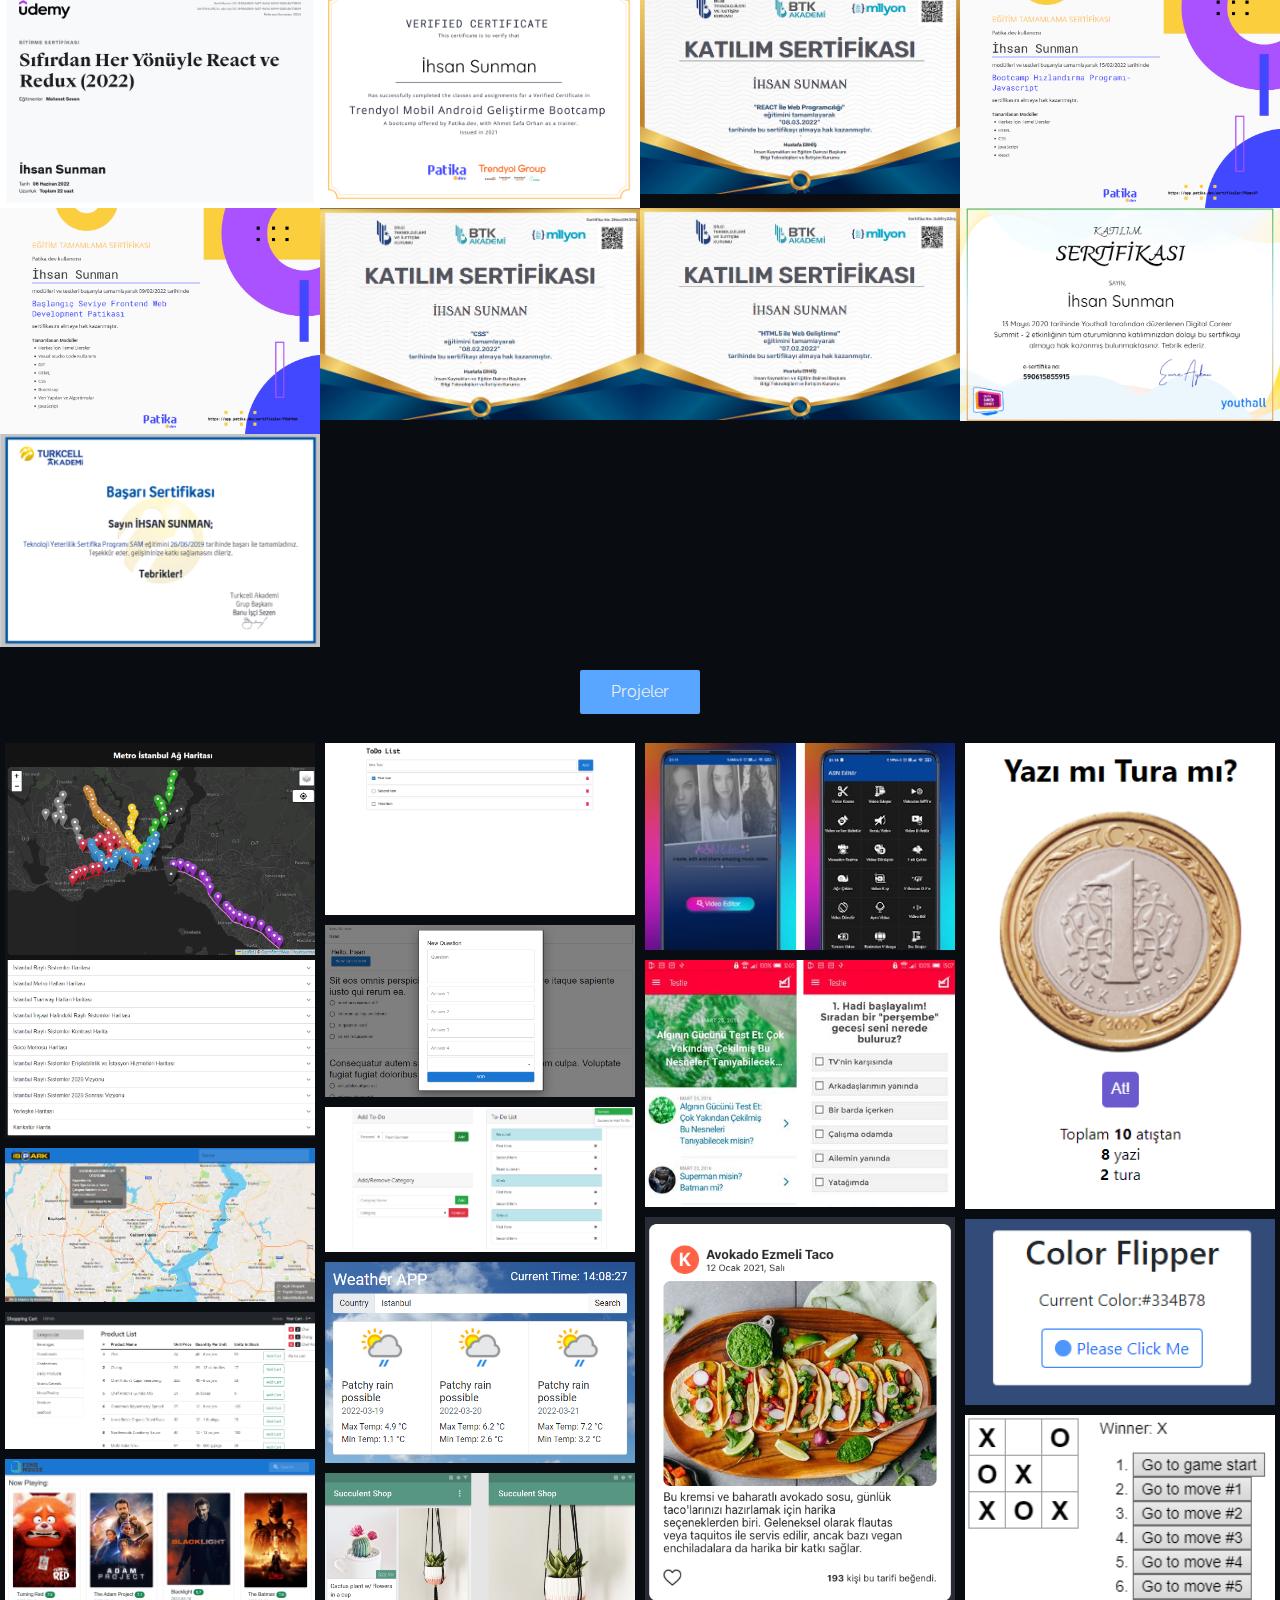
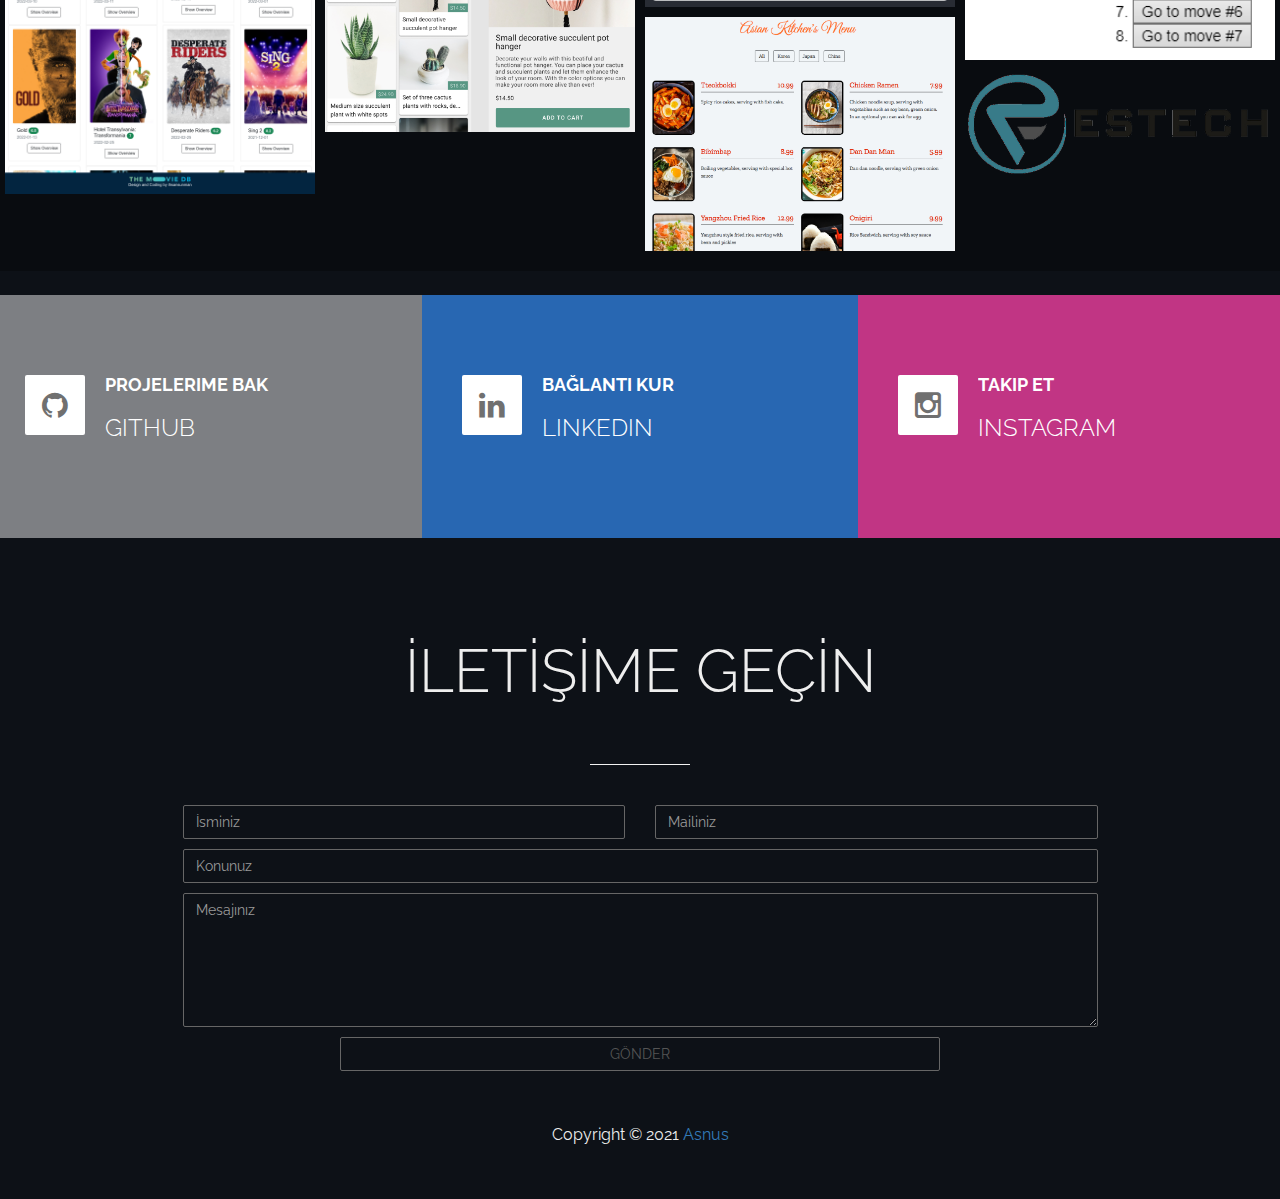
==== commit a2bbf456: "Update index.html" ====
--- a/index.html
+++ b/index.html
@@ -72,7 +72,7 @@
 					<h2 class="title">Profilim</h2>
 					<p><span class="tm-info-label">İsim</span> İhsan Sunman</p>
 					<p><span class="tm-info-label">Adres</span> İstanbul, Türkiye</p>
-					<p><span class="tm-info-label">Telefon</span> +90 530 475 3254</p>
+					<p><span class="tm-info-label">Telefon</span> +90 542 106 5299</p>
 					<p><span class="tm-info-label">E-mail</span> ihsansunman@asnus.com</p>
 					<p><span class="tm-info-label">Website</span> <a href="http://asnus.com"
 							class="tm-red-text">www.asnus.com</a></p>
@@ -122,13 +122,8 @@
 							<h1 class="tm-red-text">İhsan <strong>Sunman</strong></h1>
 						</div>
 					</div>
-					<p>Merhaba ben İhsan Sunman ve 23 yaşındayım. Teknoloji, çocukluğumdan beri hayatımın içindeydi ve
-						bilgisayarla ilgili her şeyi her zaman sevmişimdir. Çok genç yaşta kodlamaya ve tasarlamaya
-						başladım. Becerilerimin ve bilgilerimin çoğunu kendi kendime öğrenmişimdir. Anadolu
-						Üniversitesi'nde Yönetim Bilişim Sistemleri ve Eskişehir Teknik Üniversitesi'nde Bilgisayar
-						Programcılığı eğitimi aldım. C #, C ++, C, Visual Basic, HTML5, CSS, ACCESS, SQL ve Kotlin
-						eğitimlerini aldım. Kodluyoruz'un düzenlediği "Trendyol Android Mobil Geliştirme Bootcamp"ini
-						tamamladım. Patika.Dev tarafından düzenlenen "FrontEnd Developer Challenge"e katıldım.</p>
+					<p>Since 2022, I am an experienced Frontend developer working as a software developer in IBB. I have deep
+knowledge in modern technologies such as JS, ReactJS, MaterialUI, Redux and Tailwind CSS. I specialize in designing and developing user-friendly interfaces and have delivered successful solutions in various IBB projects. I worked as a mentor in the Hackathon organized within IBB. I also continue to support young developers as a mentor.</p>
 				</div>
 			</div>
 		</div>
@@ -536,4 +531,4 @@
 	<script src="js/custom.js"></script>
 </body>
 
-</html>+</html>
